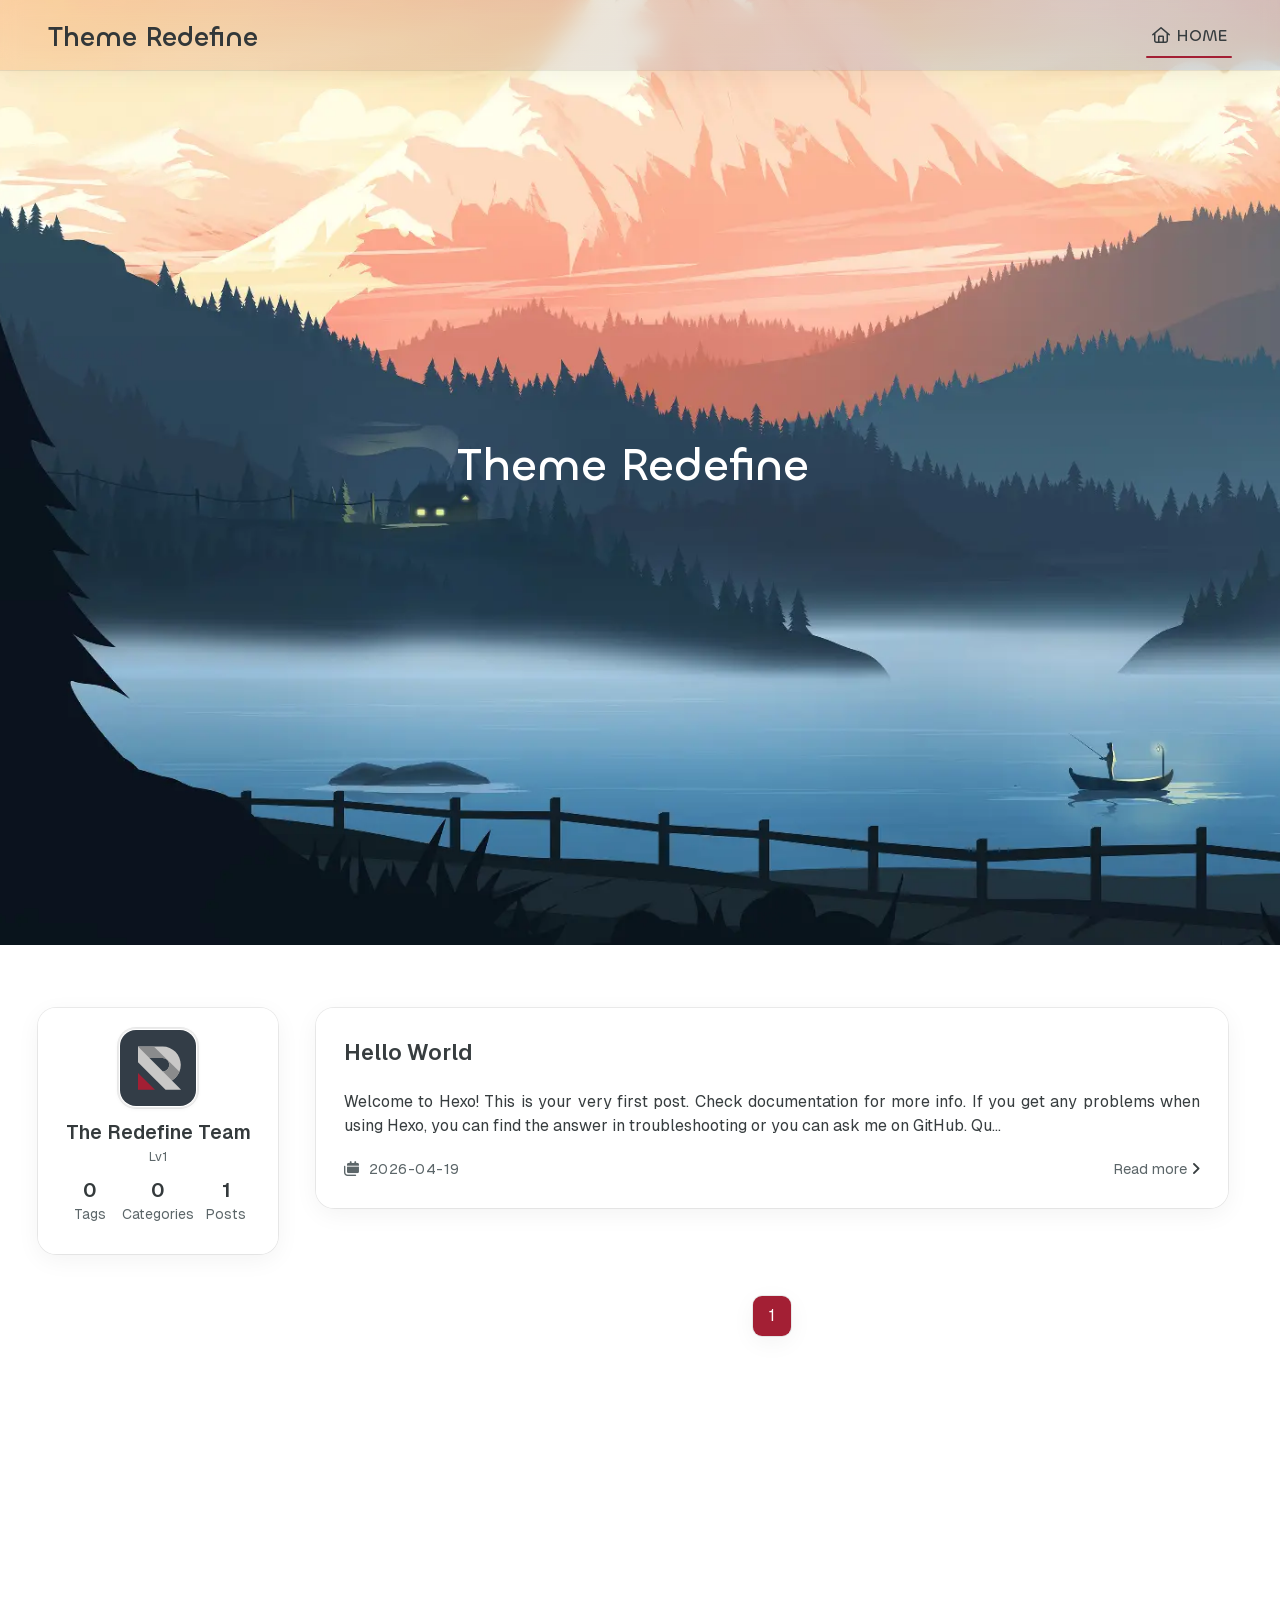
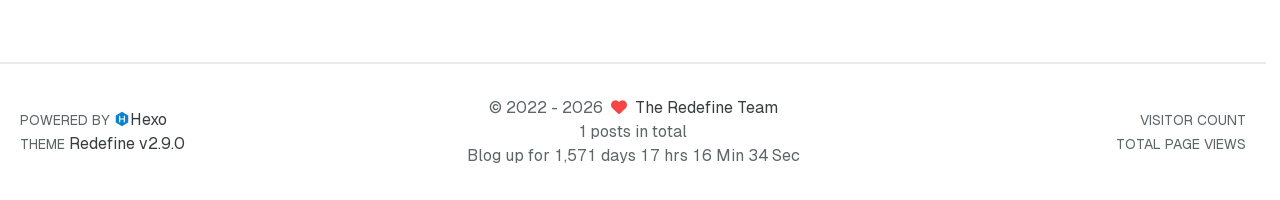
==== index.html @ a0fa3a74 "Site updated: 2026-04-19 15:09:33" ====
<!DOCTYPE html>
<html lang="en">
<head>
    <meta charset="utf-8">
    <meta name="viewport" content="width=device-width, initial-scale=1">
    <meta name="keywords" content="Hexo Theme Redefine">
    
    
    <meta name="author" content="The Redefine Team">
    
    <!-- Completely eliminate flash of wrong theme -->
    <script>
        (function() {
            const THEME_KEY = "REDEFINE-THEME-STATUS";
            const DARK = "dark", LIGHT = "light";
            
            // Get preferred theme
            function getTheme() {
                try {
                    const saved = localStorage.getItem(THEME_KEY);
                    if (saved) {
                        const { isDark } = JSON.parse(saved);
                        return isDark ? DARK : LIGHT;
                    }
                } catch (e) {}
                
                return matchMedia("(prefers-color-scheme: dark)").matches ? DARK : LIGHT;
            }
            
            // Apply theme to document
            function applyTheme(theme) {
                const isDark = theme === DARK;
                const root = document.documentElement;
                
                // Set classes for compatibility
                root.classList.add(theme);
                root.classList.remove(isDark ? LIGHT : DARK);
                root.style.colorScheme = theme;
            }
            
            // Initial application
            const theme = getTheme();
            applyTheme(theme);
            
            // Listen for system preference changes
            matchMedia("(prefers-color-scheme: dark)").addEventListener("change", ({ matches }) => {
                // Only update if using system preference (no localStorage entry)
                if (!localStorage.getItem(THEME_KEY)) {
                    applyTheme(matches ? DARK : LIGHT);
                }
            });
            
            // Set body classes ASAP (before DOMContentLoaded)
            (function() {
                const addBodyClass = () => {
                    const b = document.body;
                    if (!b) return false;
                    b.classList.add(theme + "-mode");
                    return true;
                };

                // Try immediately
                if (addBodyClass()) return;

                // Observe until body exists
                const mo = new MutationObserver(() => {
                    if (addBodyClass()) mo.disconnect();
                });
                mo.observe(document.documentElement, { childList: true, subtree: true });
            })();
        })();
    </script>
    
    <!-- preconnect -->
    <link rel="preconnect" href="https://fonts.googleapis.com">
    <link rel="preconnect" href="https://fonts.gstatic.com" crossorigin>

    
    <!--- Seo Part-->
    
    <link rel="canonical" href="http://example.com/"/>
    <meta name="robots" content="index,follow">
    <meta name="googlebot" content="index,follow">
    <meta name="revisit-after" content="1 days">
    
    
        
        <meta name="description" content="Hexo Theme Redefine, Redefine Your Hexo Journey.">
<meta property="og:type" content="website">
<meta property="og:title" content="Hexo">
<meta property="og:url" content="http://example.com/index.html">
<meta property="og:site_name" content="Hexo">
<meta property="og:description" content="Hexo Theme Redefine, Redefine Your Hexo Journey.">
<meta property="og:locale" content="en_US">
<meta property="og:image" content="http://example.com/images/redefine-og.webp">
<meta property="article:author" content="John Doe">
<meta name="twitter:card" content="summary">
<meta name="twitter:image" content="http://example.com/images/redefine-og.webp">
    
    
    <!--- Icon Part-->
    <link rel="icon" type="image/png" href="/images/redefine-favicon.svg" sizes="192x192">
    <link rel="apple-touch-icon" sizes="180x180" href="/images/redefine-favicon.svg">
    <meta name="theme-color" content="#A31F34">
    <link rel="shortcut icon" href="/images/redefine-favicon.svg">
    <!--- Page Info-->
    
    <title>
        
            Theme Redefine - Redefine Your Hexo Journey.
        
    </title>

    
<link rel="stylesheet" href="/fonts/Chillax/chillax.css">


    <!--- Inject Part-->
    

    
<link rel="stylesheet" href="/css/style.css">


    
        
<link rel="stylesheet" href="/css/build/tailwind.css">

    

    
<link rel="stylesheet" href="/fonts/GeistMono/geist-mono.css">

    
<link rel="stylesheet" href="/fonts/Geist/geist.css">

    <!--- Font Part-->
    
    
    
    
    
    

    <script id="hexo-configurations">
    window.config = {"hostname":"example.com","root":"/","language":"en"};
    window.theme = {"articles":{"style":{"font_size":"16px","line_height":1.5,"image_border_radius":"14px","image_alignment":"center","image_caption":false,"link_icon":true,"delete_mask":false,"title_alignment":"left","headings_top_spacing":{"h1":"3.2rem","h2":"2.4rem","h3":"1.9rem","h4":"1.6rem","h5":"1.4rem","h6":"1.3rem"}},"word_count":{"enable":true,"count":true,"min2read":true},"author_label":{"enable":true,"auto":false,"list":[]},"code_block":{"copy":true,"style":"mac","highlight_theme":{"light":"github","dark":"vs2015"},"font":{"enable":false,"family":null,"url":null}},"toc":{"enable":true,"max_depth":3,"number":false,"expand":true,"init_open":true},"copyright":{"enable":true,"default":"cc_by_nc_sa"},"lazyload":true,"pangu_js":false,"recommendation":{"enable":false,"title":"推荐阅读","limit":3,"mobile_limit":2,"placeholder":"/images/wallhaven-wqery6-light.webp","skip_dirs":[]}},"colors":{"primary":"#A31F34","secondary":null,"default_mode":"light"},"global":{"fonts":{"chinese":{"enable":false,"family":null,"url":null},"english":{"enable":false,"family":null,"url":null},"title":{"enable":false,"family":null,"url":null}},"content_max_width":"1000px","sidebar_width":"210px","hover":{"shadow":true,"scale":false},"scroll_progress":{"bar":false,"percentage":true},"website_counter":{"url":"https://cn.vercount.one/js","enable":true,"site_pv":true,"site_uv":true,"post_pv":true},"single_page":true,"preloader":{"enable":false,"custom_message":null},"side_tools":{"gear_rotation":true,"auto_expand":false},"open_graph":{"enable":true,"image":"/images/redefine-og.webp","description":"Hexo Theme Redefine, Redefine Your Hexo Journey."},"google_analytics":{"enable":false,"id":null}},"home_banner":{"enable":true,"style":"fixed","image":{"light":"/images/wallhaven-wqery6-light.webp","dark":"/images/wallhaven-wqery6-dark.webp"},"title":"Theme Redefine","subtitle":{"text":[],"hitokoto":{"enable":false,"show_author":false,"api":"https://v1.hitokoto.cn"},"typing_speed":100,"backing_speed":80,"starting_delay":500,"backing_delay":1500,"loop":true,"smart_backspace":true},"text_color":{"light":"#fff","dark":"#d1d1b6"},"text_style":{"title_size":"2.8rem","subtitle_size":"1.5rem","line_height":1.2},"custom_font":{"enable":false,"family":null,"url":null},"social_links":{"enable":false,"style":"default","links":[{"icon":"fa-brands fa-github","url":null},{"icon":"fa-brands fa-twitter","url":null},{"icon":"fa-solid fa-at","url":"you@example.com"},{"icon":"fa-brands fa-telegram","url":null},{"icon":"/images/custom-icon.svg","url":null}],"qrs":[{"icon":"fa-brands fa-weixin","qr":null},{"icon":"/images/custom-icon.svg","qr":null}]}},"plugins":{"feed":{"enable":false},"aplayer":{"enable":false,"type":"fixed","audios":[{"name":null,"artist":null,"url":null,"cover":null,"lrc":null}]},"mermaid":{"enable":false,"version":"11.4.1","theme":{"light":"default","dark":"dark"}}},"version":"2.9.0","navbar":{"auto_hide":false,"color":{"left":"#f78736","right":"#367df7","transparency":35},"width":{"home":"1200px","pages":"1000px"},"links":{"Home":{"path":"/","icon":"fa-regular fa-house"}},"search":{"enable":false,"preload":true}},"page_templates":{"friends_column":2,"tags_style":"blur","masonry":{"batch_size":12,"initial_batch_size":24}},"home":{"sidebar":{"enable":true,"position":"left","first_item":"menu","announcement":null,"show_on_mobile":true,"links":null},"article_date_format":"auto","excerpt_length":200,"categories":{"enable":true,"limit":3},"tags":{"enable":true,"limit":3}},"footer":{"runtime":true,"icon":"<i class=\"fa-solid fa-heart fa-beat\" style=\"--fa-animation-duration: 0.5s; color: #f54545\"></i>","start":"2022/8/17 11:45:14","statistics":true,"customize":null,"icp":{"enable":false,"number":null,"url":null}},"footerStart":"2022/8/17 11:45:14","mermaid":{"style":{"light":"default","dark":"dark"}}};
    window.lang_ago = {"second":"%s seconds ago","minute":"%s minutes ago","hour":"%s hours ago","day":"%s days ago","week":"%s weeks ago","month":"%s months ago","year":"%s years ago"};
    window.i18n = {"search":"Search...","toc":"On this page","prev":"Prev","next":"Next","prev_posts":"Prev posts","next_posts":"Next posts","page":"Page %d","recent_posts":"Recent Posts","share":"Share","powered_by":"POWERED BY %s","theme":"THEME","rss_feed":"RSS Feed","category":"Category","categories":"Categories","tag":"Tag","tags":"Tags","post":"Post","posts":"Posts","tagcloud":"Tag Cloud","comment":"Comment","comments":"Comments","home":"Home","archive":"Archive","archives":"Archives","top":"TOP","sticky":"Sticky","go-back-home":"Go Back Home","masonry_loading":"Loading photos...","image_viewer":"Image viewer","close":"Close","exif":{"title":"EXIF","cards":{"camera":"Camera","lens":"Lens","exposure":"Exposure","other":"Other"},"fields":{"make":"Brand","model":"Model","date_taken":"Date taken","lens_model":"Lens","focal_length":"Focal length","focus_mode":"Focus mode","shutter":"Shutter","aperture":"Aperture","iso":"ISO","exposure_program":"Exposure program","exposure_compensation":"Exposure compensation","metering_mode":"Metering mode","flash":"Flash","white_balance":"White balance","latitude":"Latitude","longitude":"Longitude","altitude":"Altitude"},"status":{"loading":"Loading...","no_exif":"No EXIF available","library_missing":"EXIF library not loaded","image_source_missing":"Image source unavailable","unavailable":"EXIF unavailable (blocked by CORS or missing metadata)","flag_unavailable":"EXIF unavailable"}},"about":"About","changelog":"Changelog","links":"Links","link":"Link","friends":"Friends","friend":"Friend","timeline":"Timeline","shuoshuo":"Shuoshuo","bookmarks":"Bookmarks","site_uv":"VISITOR COUNT","site_pv":"TOTAL PAGE VIEWS","read_more":"Read more","wordcount":"Words","min2read":"Mins","status":"Status","runtime":"Blog up for","days":"days","hours":"hrs","minutes":"Min","seconds":"Sec","optimized_by":"and Optimized by Evan","rights":"All Rights Reserved","site_posts":"%s posts in total","site_wordcount":"%s words in total","copyright":{"author":"Author","title":"Title","link":"Link","create_time":"Created at","update_time":"Updated at","license_title":"License","license_content":"This work is licensed under %s.","all_rights_reserved":"All Rights Reserved &#169; %s","public_domain":"This work is in the public domain."},"ago":{"second":"%s seconds ago","minute":"%s minutes ago","hour":"%s hours ago","day":"%s days ago","week":"%s weeks ago","month":"%s months ago","year":"%s years ago"},"create_time":"Created","update_time":"Updated","expired":"This post is written %s days ago, and the content may not be up to date."};
    window.data = {"masonry":false};
  </script>
    
    <!--- Fontawesome Part-->
    
<link rel="stylesheet" href="/fontawesome/fontawesome.min.css">

    
<link rel="stylesheet" href="/fontawesome/brands.min.css">

    
<link rel="stylesheet" href="/fontawesome/solid.min.css">

    
<link rel="stylesheet" href="/fontawesome/regular.min.css">

    
    
    
    
<meta name="generator" content="Hexo 8.1.1"></head>


<body>
	<div class="progress-bar-container">
	

	
	<span class="pjax-progress-bar"></span>
	<!--        <span class="swup-progress-icon">-->
	<!--            <i class="fa-solid fa-circle-notch fa-spin"></i>-->
	<!--        </span>-->
	
</div>

<main class="page-container" id="swup">

	
	
    <style>
        .home-banner-container {
            background: none !important;
        }
        .home-article-item,
        .sidebar-links,
        .sidebar-content,
        a.page-number,
        a.extend,
        .sidebar-links .links:hover,
        .right-bottom-tools,
        footer.footer {
            background-color: var(--background-color-transparent-80) !important;
        }
        .right-bottom-tools:hover,
        a.page-number:hover,
        a.extend:hover {
            background-color: var(--primary-color) !important;
        }
        .site-info,
        .home-article-sticky-label {
            background-color: var(--background-color-transparent-15) !important;
        }
        .home-article-sticky-label {
            backdrop-filter: none !important;
        }
    </style>
    <div class="home-banner-background transition-fade fixed top-0 left-0 w-screen h-screen scale-125 sm:scale-110 box-border will-change-transform bg-cover">
        <img src="/images/wallhaven-wqery6-light.webp" alt="home-banner-background" class="w-full h-full object-cover dark:hidden">
        <img src="/images/wallhaven-wqery6-dark.webp" alt="home-banner-background" class="w-full h-full object-cover hidden dark:block">
    </div>


<div class="home-banner-container flex justify-center items-center transition-fade relative">
    
    <div class="content mt-8 flex flex-col justify-center items-center transition-fade-down">
        <div class="description flex flex-col justify-center items-center w-screen font-medium text-center"
        
        >
            Theme Redefine
            
            
            
            
            
        </div>
        
    </div>
    <style>
        /* Mobile-specific QR code styles */
        .qr-toggle-item.qr-active .qr-popup {
            visibility: visible !important;
            opacity: 1 !important;
            transform: translateY(0) !important;
        }
        
        /* Prevent button from staying in focus/hover state on mobile */
        @media (hover: none) and (pointer: coarse) {
            .qr-toggle-item:focus,
            .qr-toggle-item:hover {
                background-color: transparent;
            }
            
            .qr-toggle-item .qr-trigger:focus,
            .qr-toggle-item .qr-trigger:hover {
                background-color: transparent;
                color: inherit;
            }
            
            /* Only show active state when explicitly toggled */
            .qr-popup {
                visibility: hidden !important;
                opacity: 0 !important;
            }
        }
    </style>
</div>

	

	<div class="main-content-container flex flex-col justify-between min-h-dvh">
		<div class="main-content-header">
			<header class="navbar-container px-6 md:px-12">
    <div class="navbar-content transition-navbar has-home-banner">
        <div class="left">
            
            <a class="logo-title" href="/">
                <h1>
                Theme Redefine
                </h1>
            </a>
        </div>

        <div class="right">
            <!-- PC -->
            <div class="desktop">
                <ul class="navbar-list">
                    
                        
                            

                            <li class="navbar-item">
                                <!-- Menu -->
                                <a class="active"
                                   href="/"
                                        >
                                    <i class="fa-regular fa-house fa-fw"></i>
                                    HOME
                                    
                                </a>

                                <!-- Submenu -->
                                
                            </li>
                    
                    
                </ul>
            </div>
            <!-- Mobile -->
            <div class="mobile">
                
                <div class="icon-item navbar-bar">
                    <div class="navbar-bar-middle"></div>
                </div>
            </div>
        </div>
    </div>

    <!-- Mobile sheet -->
    <div class="navbar-drawer h-dvh w-full absolute top-0 left-0 bg-background-color flex flex-col justify-between">
        <ul class="drawer-navbar-list flex flex-col px-4 justify-center items-start">
            
                
                    

                    <li class="drawer-navbar-item text-base my-1.5 flex flex-col w-full">
                        
                        <a class="py-1.5 px-2 flex flex-row items-center justify-between gap-1 hover:!text-primary active:!text-primary text-2xl font-semibold group border-b border-border-color hover:border-primary w-full active"
                           href="/"
                        >
                            <span>
                                HOME
                            </span>
                            
                                <i class="fa-regular fa-house fa-sm fa-fw"></i>
                            
                        </a>
                        

                        
                    </li>
            

            
            
        </ul>

        <div class="statistics flex justify-around my-2.5">
    <a class="item tag-count-item flex flex-col justify-center items-center w-20" href="/tags">
        <div class="number text-2xl sm:text-xl text-second-text-color font-semibold">0</div>
        <div class="label text-third-text-color text-sm">Tags</div>
    </a>
    <a class="item tag-count-item flex flex-col justify-center items-center w-20" href="/categories">
        <div class="number text-2xl sm:text-xl text-second-text-color font-semibold">0</div>
        <div class="label text-third-text-color text-sm">Categories</div>
    </a>
    <a class="item tag-count-item flex flex-col justify-center items-center w-20" href="/archives">
        <div class="number text-2xl sm:text-xl text-second-text-color font-semibold">1</div>
        <div class="label text-third-text-color text-sm">Posts</div>
    </a>
</div>
    </div>

    <div class="window-mask"></div>

</header>


		</div>

		<div class="main-content-body transition-fade-up">
			
			<div class="home-sidebar-container">
    <div class="sticky-container sticky">
        
        
            
            <div class="sidebar-content" >
                <div class="avatar flex justify-center">
    <img src="/images/redefine-avatar.svg">
</div>
                <div class="author flex flex-col justify-center my-2.5 mx-0">
    <div class="name">The Redefine Team</div>
    
        <div class="label">Lv1</div>
    
</div>
                <div class="statistics flex justify-around my-2.5">
    <a class="item tag-count-item flex flex-col justify-center items-center w-20" href="/tags">
        <div class="number text-2xl sm:text-xl text-second-text-color font-semibold">0</div>
        <div class="label text-third-text-color text-sm">Tags</div>
    </a>
    <a class="item tag-count-item flex flex-col justify-center items-center w-20" href="/categories">
        <div class="number text-2xl sm:text-xl text-second-text-color font-semibold">0</div>
        <div class="label text-third-text-color text-sm">Categories</div>
    </a>
    <a class="item tag-count-item flex flex-col justify-center items-center w-20" href="/archives">
        <div class="number text-2xl sm:text-xl text-second-text-color font-semibold">1</div>
        <div class="label text-third-text-color text-sm">Posts</div>
    </a>
</div>
            </div>
        

    </div>
</div>

			

			<div class="main-content">
				<div class="home-content-container">
    <ul class="home-article-list">
        
            <li class="home-article-item">

                

                

                
                <div class="flex flex-col gap-5 px-7 pb-7 pt-7">
                    <h3 class="home-article-title">
                        <a href="/2026/04/19/hello-world/">
                            Hello World
                        </a>
                    </h3>

                    <div class="home-article-content markdown-body">
                        
                            
                            Welcome to Hexo! This is your very first post. Check documentation for more info. If you get any problems when using Hexo, you can find the answer in troubleshooting or you can ask me on GitHub.
Qu...
                        
                    </div>

                    <div class="home-article-meta-info-container">
    <div class="home-article-meta-info">
        <span><i class="fa-solid fa-calendars"></i>&nbsp;
            <span class="home-article-date" data-date="Sun Apr 19 2026 14:50:31 GMT+0800">
                
                    2026-04-19
                
            </span>
        </span>
        
        
    </div>

    <a href="/2026/04/19/hello-world/">Read more<span class="seo-reader-text">Hello World</span>&nbsp;<i class="fa-solid fa-angle-right"></i></a>
</div>

                </div>
            </li>
        
    </ul>

    <div class="home-paginator px-7 py-5">
        <div class="paginator">
	<span class="page-number current">1</span>
</div>
  
    </div>
</div>

			</div>

			
		</div>

		<div class="main-content-footer">
			<footer class="footer mt-5 py-5 h-auto text-base text-third-text-color relative border-t-2 border-t-border-color">
    <div class="info-container py-3 text-center">
        
        <div class="text-center">
            &copy;
            
              <span>2022</span>
              -
            
            2026&nbsp;&nbsp;<i class="fa-solid fa-heart fa-beat" style="--fa-animation-duration: 0.5s; color: #f54545"></i>&nbsp;&nbsp;<a href="/">The Redefine Team</a>
            
                
                <p class="post-count space-x-0.5">
                    <span>
                        1 posts in total
                    </span>
                    
                </p>
            
        </div>
        
            <script data-swup-reload-script src="https://cn.vercount.one/js"></script>
            <div class="relative text-center lg:absolute lg:right-[20px] lg:top-1/2 lg:-translate-y-1/2 lg:text-right">
                
                    <span id="busuanzi_container_site_uv" class="lg:!block">
                        <span class="text-sm">VISITOR COUNT</span>
                        <span id="busuanzi_value_site_uv"></span>
                    </span>
                
                
                    <span id="busuanzi_container_site_pv" class="lg:!block">
                        <span class="text-sm">TOTAL PAGE VIEWS</span>
                        <span id="busuanzi_value_site_pv"></span>
                    </span>
                
            </div>
        
        <div class="relative text-center lg:absolute lg:left-[20px] lg:top-1/2 lg:-translate-y-1/2 lg:text-left">
            <span class="lg:block text-sm">POWERED BY <?xml version="1.0" encoding="utf-8"?><!DOCTYPE svg PUBLIC "-//W3C//DTD SVG 1.1//EN" "http://www.w3.org/Graphics/SVG/1.1/DTD/svg11.dtd"><svg class="relative top-[2px] inline-block align-baseline" version="1.1" id="圖層_1" xmlns="http://www.w3.org/2000/svg" xmlns:xlink="http://www.w3.org/1999/xlink" x="0px" y="0px" width="1rem" height="1rem" viewBox="0 0 512 512" enable-background="new 0 0 512 512" xml:space="preserve"><path fill="#0E83CD" d="M256.4,25.8l-200,115.5L56,371.5l199.6,114.7l200-115.5l0.4-230.2L256.4,25.8z M349,354.6l-18.4,10.7l-18.6-11V275H200v79.6l-18.4,10.7l-18.6-11v-197l18.5-10.6l18.5,10.8V237h112v-79.6l18.5-10.6l18.5,10.8V354.6z"/></svg><a target="_blank" class="text-base" href="https://hexo.io">Hexo</a></span>
            <span class="text-sm lg:block">THEME&nbsp;<a class="text-base" target="_blank" href="https://github.com/EvanNotFound/hexo-theme-redefine">Redefine v2.9.0</a></span>
        </div>
        
        
            <div>
                Blog up for <span class="odometer" id="runtime_days" ></span> days <span class="odometer" id="runtime_hours"></span> hrs <span class="odometer" id="runtime_minutes"></span> Min <span class="odometer" id="runtime_seconds"></span> Sec
            </div>
        
        
            <script data-swup-reload-script>
                try {
                    function odometer_init() {
                    const elements = document.querySelectorAll('.odometer');
                    elements.forEach(el => {
                        new Odometer({
                            el,
                            format: '( ddd).dd',
                            duration: 200
                        });
                    });
                    }
                    odometer_init();
                } catch (error) {}
            </script>
        
        
        
    </div>  
</footer>
		</div>
	</div>

	

	<div class="right-side-tools-container">
		<div class="side-tools-container">
	<ul class="hidden-tools-list">
		<li class="right-bottom-tools tool-font-adjust-plus flex justify-center items-center">
			<i class="fa-regular fa-magnifying-glass-plus"></i>
		</li>

		<li class="right-bottom-tools tool-font-adjust-minus flex justify-center items-center">
			<i class="fa-regular fa-magnifying-glass-minus"></i>
		</li>

		<li class="right-bottom-tools tool-dark-light-toggle flex justify-center items-center">
			<i class="fa-regular fa-moon"></i>
		</li>

		<!-- rss -->
		

		

		<li class="right-bottom-tools tool-scroll-to-bottom flex justify-center items-center">
			<i class="fa-regular fa-arrow-down"></i>
		</li>
	</ul>

	<ul class="visible-tools-list">
		<li class="right-bottom-tools toggle-tools-list flex justify-center items-center">
			<i class="fa-regular fa-cog fa-spin"></i>
		</li>
		
		<li class="right-bottom-tools tool-scroll-to-top flex justify-center items-center">
			<i class="arrow-up fas fa-arrow-up"></i>
			<span class="percent"></span>
		</li>
		
		
	</ul>
</div>
	</div>

	<div class="image-viewer-container" role="dialog" aria-modal="true" aria-label="Image viewer">
	<button class="image-viewer-close" type="button" aria-label="Close">
		<i class="fa-solid fa-xmark"></i>
	</button>
	<button class="image-viewer-prev" type="button" aria-label="Prev">
		<i class="fa-solid fa-chevron-left"></i>
	</button>
	<div class="image-viewer-frame">
		<img src="" alt="">
	</div>
	<div class="image-viewer-exif-panel hidden absolute left-1/2 bottom-20 -translate-x-1/2 w-[min(92vw,420px)] max-h-[60vh] overflow-hidden rounded-2xl bg-background-color-transparent-80 p-4 text-left shadow-redefine-flat backdrop-blur-md" role="dialog" aria-label="EXIF" aria-hidden="true">
		<div class="flex items-center justify-between mb-3">
			<span class="text-sm font-semibold text-first-text-color">EXIF</span>
			<button class="image-viewer-exif-close flex h-8 w-8 items-center justify-center rounded-full bg-background-color-transparent-80 text-first-text-color transition hover:bg-background-color-transparent-40" type="button" aria-label="Close">
				<i class="fa-solid fa-xmark text-[0.65rem]"></i>
			</button>
		</div>
		<div class="image-viewer-exif-cards grid grid-cols-1 sm:grid-cols-2 gap-3 max-h-[50vh] overflow-y-auto pr-1 scrollbar-hide"></div>
		<template class="image-viewer-exif-card-template">
			<div class="rounded-lg bg-background-color-transparent-40 px-3 py-2">
				<div class="image-viewer-exif-card-header flex items-center gap-2 mb-1">
					<i class="image-viewer-exif-card-icon fa-solid fa-circle-info text-xs text-third-text-color"></i>
					<div class="image-viewer-exif-card-title text-xs font-semibold text-first-text-color"></div>
				</div>
				<div class="image-viewer-exif-card-items flex flex-col gap-1"></div>
			</div>
		</template>
	</div>
	<button class="image-viewer-exif-toggle flex items-center gap-2 hidden absolute left-1/2 bottom-6 -translate-x-1/2 rounded-full border border-border-color bg-background-color-transparent-80 px-4 py-2 text-first-text-color backdrop-blur-md transition hover:bg-background-color-transparent-40" type="button" aria-label="EXIF" aria-expanded="false">
		<i class="fa-solid fa-circle-info text-xs"></i>
		<span class="text-xs font-semibold uppercase tracking-wider">EXIF</span>
	</button>
	<button class="image-viewer-next" type="button" aria-label="Next">
		<i class="fa-solid fa-chevron-right"></i>
	</button>
</div>


	

</main>



<script src="/js/build/libs/Swup.min.js"></script>

<script src="/js/build/libs/SwupSlideTheme.min.js"></script>

<script src="/js/build/libs/SwupScriptsPlugin.min.js"></script>

<script src="/js/build/libs/SwupProgressPlugin.min.js"></script>

<script src="/js/build/libs/SwupScrollPlugin.min.js"></script>

<script src="/js/build/libs/SwupPreloadPlugin.min.js"></script>

<script>
    window.swup = new Swup({
        plugins: [
            new SwupScriptsPlugin({
                optin: true,
            }),
            new SwupProgressPlugin(),
            new SwupScrollPlugin({
                offset: 80,
            }),
            new SwupSlideTheme({
                mainElement: ".main-content-body",
            }),
            new SwupPreloadPlugin(),
        ],
        containers: ["#swup"],
    });

    window.dispatchEvent(
        new CustomEvent("redefine:swup:ready", {
            detail: {
                swup: window.swup,
            },
        }),
    );
</script>




	
<script src="/js/build/main.js" type="module"></script>



    
<script src="/js/build/libs/odometer.min.js"></script>

    
<link rel="stylesheet" href="/assets/odometer-theme-minimal.css">















<script src="/js/build/libs/moment-with-locales.min.js" data-swup-reload-script=""></script>



	
</body>

</html>
---- fonts/Chillax/chillax.css ----
/**
 * @license
 *
 * Font Family: Chillax
 * Designed by: Manushi Parikh
 * URL: https://www.fontshare.com/fonts/chillax
 * © 2023 Indian Type Foundry
 *
 * Font Style:
 * Chillax Variable(Variable font)
 *
*/


/**
* This is a variable font
* You can controll variable axes as shown below:
* font-variation-settings: 'wght' 700.0;
*
* available axes:

* 'wght' (range from 200.0 to 700.0)

*/

@font-face {
    font-family: 'Chillax-Variable';
    src:local('Chillax-Variable'),
        local('ChillaxVariable'),
        local('Chillax Variable'),
        local('Chillax'),
        url('Chillax-Variable.woff2') format('woff2'),
        url('Chillax-Variable.woff') format('woff'),
        url('Chillax-Variable.ttf') format('truetype');
    font-weight: 200 700;
    font-display: swap;
    font-style: normal;
}
---- css/style.css ----
.title-hover-animation {
  display: inline-block;
  position: relative;
  border-bottom: none;
  line-height: 1.3;
  vertical-align: top;
  color: var(--second-text-color);
}
.title-hover-animation::before {
  content: '';
  position: absolute;
  width: 100%;
  height: 2px;
  bottom: -4px;
  left: 0;
  background-color: var(--second-text-color);
  visibility: hidden;
  transform: scaleX(0);
  transition-property: color, background, box-shadow, border-color, visibility, transform;
  transition-delay: 0s, 0s, 0s, 0s, 0s, 0s;
  transition-duration: 0.2s, 0.2s, 0.2s, 0.2s, 0.2s, 0.2s;
  transition-timing-function: ease, ease, ease, ease, ease-in-out, ease-in-out;
}
@-moz-keyframes fade-in-down {
  0% {
    opacity: 0;
    transform: translateY(-50px);
  }
  100% {
    opacity: 1;
    transform: translateY(0);
  }
}
@-webkit-keyframes fade-in-down {
  0% {
    opacity: 0;
    transform: translateY(-50px);
  }
  100% {
    opacity: 1;
    transform: translateY(0);
  }
}
@-o-keyframes fade-in-down {
  0% {
    opacity: 0;
    transform: translateY(-50px);
  }
  100% {
    opacity: 1;
    transform: translateY(0);
  }
}
@keyframes fade-in-down {
  0% {
    opacity: 0;
    transform: translateY(-50px);
  }
  100% {
    opacity: 1;
    transform: translateY(0);
  }
}
@-moz-keyframes icon-animate {
  0%, 100% {
    transform: scale(1);
  }
  10%, 30% {
    transform: scale(0.88);
  }
  20%, 40%, 60%, 80% {
    transform: scale(1.08);
  }
  50%, 70% {
    transform: scale(1.08);
  }
}
@-webkit-keyframes icon-animate {
  0%, 100% {
    transform: scale(1);
  }
  10%, 30% {
    transform: scale(0.88);
  }
  20%, 40%, 60%, 80% {
    transform: scale(1.08);
  }
  50%, 70% {
    transform: scale(1.08);
  }
}
@-o-keyframes icon-animate {
  0%, 100% {
    transform: scale(1);
  }
  10%, 30% {
    transform: scale(0.88);
  }
  20%, 40%, 60%, 80% {
    transform: scale(1.08);
  }
  50%, 70% {
    transform: scale(1.08);
  }
}
@keyframes icon-animate {
  0%, 100% {
    transform: scale(1);
  }
  10%, 30% {
    transform: scale(0.88);
  }
  20%, 40%, 60%, 80% {
    transform: scale(1.08);
  }
  50%, 70% {
    transform: scale(1.08);
  }
}
:root {
  --background-color: #fff;
  --background-color-transparent: rgba(255,255,255,0.6);
  --background-color-transparent-15: rgba(255,255,255,0.15);
  --background-color-transparent-40: rgba(255,255,255,0.4);
  --background-color-transparent-80: rgba(255,255,255,0.8);
  --second-background-color: #fafafa;
  --third-background-color: #f7f7f7;
  --third-background-color-transparent: rgba(241,241,241,0.6);
  --primary-color: #a31f34;
  --first-text-color: #323739;
  --second-text-color: #343a3c;
  --third-text-color: #5c6669;
  --fourth-text-color: #eaeced;
  --default-text-color: #373d3f;
  --invert-text-color: #bebec6;
  --border-color: rgba(0,0,0,0.08);
  --selection-color: #be243c;
  --shadow-color-1: rgba(0,0,0,0.08);
  --shadow-color-2: rgba(0,0,0,0.05);
  --shadow-hover-color: rgba(0,0,0,0.28);
  --scrollbar-color: #c1c1c1;
  --scrollbar-color-hover: #a1a1a1;
  --scroll-bar-bg-color: #fafafa;
  --link-color: #323739;
  --copyright-info-color: #c03;
  --avatar-background-color: #06c;
  --pjax-progress-bar-color: linear-gradient(45deg, #f10006, #ef5b00, #e59c01, #19ca05, #00cab5, #0264c8, #c303c3);
  --archive-timeline-last-child-color: linear-gradient(to bottom, #e8e8e8 60%, rgba(0,0,0,0) 100%) 1 100%;
  --note-blue-title-bg: #d6f7fb;
  --note-red-title-bg: #fde9e9;
  --note-cyan-title-bg: #e9fdf9;
  --note-green-title-bg: #e9fde9;
  --note-yellow-title-bg: #fdf9e9;
  --note-gray-title-bg: #f9f9f9;
  --note-type-title-bg: #fdf3e9;
  --note-black-title-bg: #e9e9e9;
  --note-purple-title-bg: #f9e9fd;
  --home-banner-text-color: #fff;
  --home-banner-icons-container-border-color: rgba(255,255,255,0.35);
  --home-banner-icons-container-background-color: rgba(255,255,255,0.3);
  --redefine-box-shadow: var(--shadow-color-2) 0px 6px 24px 0px, var(--shadow-color-1) 0px 0px 0px 1px;
  --redefine-box-shadow-hover: var(--shadow-color-2) 0px 6px 24px 0px, var(--shadow-color-1) 0px 0px 0px 1px, var(--shadow-color-1) 0px 0px 0px 1px inset;
  --redefine-box-shadow-flat: var(--shadow-color-2) 0px 1px 4px 0px, var(--shadow-color-1) 0px 0px 0px 1px;
  --redefine-box-shadow-flat-hover: var(--shadow-color-2) 0px 1px 4px 0px, var(--shadow-color-1) 0px 0px 0px 1px, var(--shadow-color-1) 0px 0px 0px 1px inset;
  --mermaid-theme: $mermaid-theme;
}
.light {
  --background-color: #fff;
  --background-color-transparent: rgba(255,255,255,0.6);
  --background-color-transparent-15: rgba(255,255,255,0.15);
  --background-color-transparent-40: rgba(255,255,255,0.4);
  --background-color-transparent-80: rgba(255,255,255,0.8);
  --second-background-color: #fafafa;
  --third-background-color: #f7f7f7;
  --third-background-color-transparent: rgba(241,241,241,0.6);
  --primary-color: #a31f34;
  --first-text-color: #323739;
  --second-text-color: #343a3c;
  --third-text-color: #5c6669;
  --fourth-text-color: #eaeced;
  --default-text-color: #373d3f;
  --invert-text-color: #bebec6;
  --border-color: rgba(0,0,0,0.08);
  --selection-color: #be243c;
  --shadow-color-1: rgba(0,0,0,0.08);
  --shadow-color-2: rgba(0,0,0,0.05);
  --shadow-hover-color: rgba(0,0,0,0.28);
  --scrollbar-color: #c1c1c1;
  --scrollbar-color-hover: #a1a1a1;
  --scroll-bar-bg-color: #fafafa;
  --link-color: #323739;
  --copyright-info-color: #c03;
  --avatar-background-color: #06c;
  --pjax-progress-bar-color: linear-gradient(45deg, #f10006, #ef5b00, #e59c01, #19ca05, #00cab5, #0264c8, #c303c3);
  --archive-timeline-last-child-color: linear-gradient(to bottom, #e8e8e8 60%, rgba(0,0,0,0) 100%) 1 100%;
  --note-blue-title-bg: #d6f7fb;
  --note-red-title-bg: #fde9e9;
  --note-cyan-title-bg: #e9fdf9;
  --note-green-title-bg: #e9fde9;
  --note-yellow-title-bg: #fdf9e9;
  --note-gray-title-bg: #f9f9f9;
  --note-type-title-bg: #fdf3e9;
  --note-black-title-bg: #e9e9e9;
  --note-purple-title-bg: #f9e9fd;
  --home-banner-text-color: #fff;
  --home-banner-icons-container-border-color: rgba(255,255,255,0.35);
  --home-banner-icons-container-background-color: rgba(255,255,255,0.3);
  --redefine-box-shadow: var(--shadow-color-2) 0px 6px 24px 0px, var(--shadow-color-1) 0px 0px 0px 1px;
  --redefine-box-shadow-hover: var(--shadow-color-2) 0px 6px 24px 0px, var(--shadow-color-1) 0px 0px 0px 1px, var(--shadow-color-1) 0px 0px 0px 1px inset;
  --redefine-box-shadow-flat: var(--shadow-color-2) 0px 1px 4px 0px, var(--shadow-color-1) 0px 0px 0px 1px;
  --redefine-box-shadow-flat-hover: var(--shadow-color-2) 0px 1px 4px 0px, var(--shadow-color-1) 0px 0px 0px 1px, var(--shadow-color-1) 0px 0px 0px 1px inset;
  --mermaid-theme: $mermaid-theme;
}
.dark {
  --background-color: #202124;
  --background-color-transparent: rgba(32,33,36,0.4);
  --background-color-transparent-15: rgba(32,33,36,0.15);
  --background-color-transparent-40: rgba(32,33,36,0.4);
  --background-color-transparent-80: rgba(32,33,36,0.8);
  --second-background-color: #242529;
  --third-background-color: #292b2f;
  --third-background-color-transparent: rgba(32,33,36,0.6);
  --primary-color: #a31f34;
  --first-text-color: #d2d2d7;
  --second-text-color: #cbcbd1;
  --third-text-color: #9595a2;
  --fourth-text-color: #36363e;
  --default-text-color: #bebec6;
  --invert-text-color: #373d3f;
  --border-color: rgba(255,255,255,0.08);
  --selection-color: #be243c;
  --shadow-color-1: rgba(255,255,255,0.08);
  --shadow-color-2: rgba(255,255,255,0.05);
  --shadow-hover-color: rgba(69,69,69,0.28);
  --scrollbar-color: #898989;
  --scrollbar-color-hover: #a1a1a1;
  --scroll-bar-bg-color: #2a2c30;
  --link-color: #c5c5cc;
  --copyright-info-color: #a30029;
  --avatar-background-color: #005cb8;
  --pjax-progress-bar-color: linear-gradient(45deg, #ea404a, #ea722f, #e9a71f, #67e559, #18ecec, #1b85f1, #ee1dee);
  --archive-timeline-last-child-color: linear-gradient(to bottom, #323232 60%, rgba(255,255,255,0) 100%) 1 100%;
  --note-blue-title-bg: #1e3e46;
  --note-red-title-bg: #4e1e1e;
  --note-cyan-title-bg: #1e4e4e;
  --note-green-title-bg: #1e4e1e;
  --note-yellow-title-bg: #4e4e1e;
  --note-gray-title-bg: #4e4e4e;
  --note-type-title-bg: #4e3a1e;
  --note-black-title-bg: #1e1e1e;
  --note-purple-title-bg: #4e1e4e;
  --home-banner-text-color: #d1d1b6;
  --home-banner-icons-container-border-color: rgba(197,197,197,0.35);
  --home-banner-icons-container-background-color: rgba(197,197,197,0.3);
  --redefine-box-shadow: var(--shadow-color-2) 0px 6px 24px 0px, var(--shadow-color-1) 0px 0px 0px 1px;
  --redefine-box-shadow-hover: var(--shadow-color-2) 0px 6px 24px 0px, var(--shadow-color-1) 0px 0px 0px 1px, var(--shadow-color-1) 0px 0px 0px 1px inset;
  --redefine-box-shadow-flat: var(--shadow-color-2) 0px 1px 4px 0px, var(--shadow-color-1) 0px 0px 0px 1px;
  --redefine-box-shadow-flat-hover: var(--shadow-color-2) 0px 1px 4px 0px, var(--shadow-color-1) 0px 0px 0px 1px, var(--shadow-color-1) 0px 0px 0px 1px inset;
  --mermaid-theme: $dark-mermaid-theme;
}
.redefine-box-shadow {
  box-shadow: var(--redefine-box-shadow);
}
.redefine-box-shadow-flat {
  box-shadow: var(--redefine-box-shadow-flat);
}
@media (min-width: 640px) {
  .redefine-box-shadow:hover {
    box-shadow: var(--redefine-box-shadow-hover);
  }
  .redefine-box-shadow-flat:hover {
    box-shadow: var(--redefine-box-shadow);
  }
}
.ellipsis {
  overflow: hidden;
  text-overflow: ellipsis;
  white-space: nowrap;
  width: 100%;
}
* {
  transition-property: color, background, box-shadow, border-color;
  transition-delay: 0s, 0s, 0s, 0s;
  transition-duration: 0.2s, 0.2s, 0.2s, 0.2s;
  transition-timing-function: ease, ease, ease, ease;
}
html,
body {
  position: relative;
  width: 100%;
  height: 100%;
  margin: 0;
  padding: 0;
  color: var(--default-text-color);
  background: var(--background-color);
  font-family: Geist Variable, Noto Sans SC, -apple-system, system-ui, Segoe UI, Roboto, Ubuntu, Cantarell, Noto Sans, sans-serif, BlinkMacSystemFont, Helvetica Neue, PingFang SC, Hiragino Sans GB, Microsoft YaHei, Arial;
  font-weight: 400;
  font-size: 16px;
  line-height: 1.5;
  scrollbar-gutter: stable;
  --navbar-height: 70px;
}
html::-webkit-scrollbar,
body::-webkit-scrollbar {
  width: 14px;
  height: 8px;
  transition: all 0.2s ease;
  display: block;
}
html::-webkit-scrollbar-thumb,
body::-webkit-scrollbar-thumb {
  background: var(--scrollbar-color);
  border-radius: 18px;
  background-clip: content-box;
  border: 3px solid transparent;
}
html::-webkit-scrollbar-track,
body::-webkit-scrollbar-track {
  background-color: var(--scroll-bar-bg-color);
  border: 1px solid var(--shadow-color-1);
}
html::-webkit-scrollbar-thumb:hover,
body::-webkit-scrollbar-thumb:hover {
  background: var(--scrollbar-color-hover);
  border-radius: 18px;
  background-clip: content-box;
  border: 3px solid transparent;
}
@media (max-width: 768px) {
  html,
  body {
    font-size: 15.36px;
    line-height: 1.44;
  }
}
@media (max-width: 640px) {
  html,
  body {
    font-size: 14.4px;
    line-height: 1.35;
  }
}
html .navbar-shrink,
body .navbar-shrink {
  --navbar-height: 50.4px;
}
::selection {
  background: var(--selection-color);
  color: #fff;
}
img[lazyload] {
  padding: 10px;
  margin: 20px auto !important;
  cursor: not-allowed;
  pointer-events: none;
}
.btn {
  display: inline-block;
  position: relative;
  text-align: center;
  cursor: pointer;
  white-space: nowrap;
  padding: 8px 16px;
  background-color: var(--second-background-color) !important;
  border-radius: 14px !important;
  padding: 12px 16px !important;
  text-decoration: none !important;
  padding: 0;
  border-radius: 18px;
  box-sizing: border-box;
  background: var(--background-color);
  margin-bottom: 1rem;
  box-shadow: var(--redefine-box-shadow);
  box-shadow: var(--redefine-box-shadow-flat) !important;
  user-select: none;
  -moz-user-select: none;
  -webkit-user-select: none;
  -ms-user-select: none;
  box-shadow: var(--redefine-box-shadow);
  transition-property: color, background, box-shadow, border-color, transform;
  transition-delay: 0s, 0s, 0s, 0s, 0s;
  transition-duration: 0.2s, 0.2s, 0.2s, 0.2s, 0.2s;
  transition-timing-function: ease, ease, ease, ease, linear;
}
@media (max-width: 768px) {
  .btn {
    margin-bottom: 0.8rem;
  }
}
@media (max-width: 640px) {
  .btn {
    margin-bottom: 0.6rem;
  }
}
.btn:hover {
  box-shadow: var(--redefine-box-shadow-hover);
}
@media (max-width: 768px) {
  .btn {
    padding: -4;
    border-radius: 18px;
  }
}
@media (max-width: 640px) {
  .btn {
    padding: -8;
    border-radius: 18px;
  }
}
.btn:hover {
  box-shadow: var(--redefine-box-shadow-hover);
}
.btn:hover,
.btn:focus {
  color: var(--primary-color);
  background-color: var(--background-color) !important;
  box-shadow: var(--redefine-box-shadow) !important;
}
.btn:active {
  box-shadow: var(--redefine-box-shadow-flat) !important;
  transform: scale(0.95);
  transition: transform 0.1s ease;
  background-color: var(--third-background-color) !important;
}
.clear {
  clear: both;
}
.markdown-body {
  font-family: 'Geist Variable', -apple-system, BlinkMacSystemFont, 'PingFang SC', 'Microsoft YaHei', 'Heiti SC', 'WenQuanYi Micro Hei', sans-serif, sans-serif;
  font-size: 16px;
}
.markdown-body blockquote:not(.not-markdown) {
  box-sizing: border-box;
  margin: 20px 0;
  color: var(--default-text-color);
  background: var(--third-background-color);
  padding: 0 1rem 0 0.5rem;
  border-radius: 0 14px 14px 0;
  position: relative;
  border-left: 5px solid var(--default-text-color);
}
.markdown-body blockquote:not(.not-markdown) p,
.markdown-body blockquote:not(.not-markdown) ul,
.markdown-body blockquote:not(.not-markdown) ol {
  padding: 5px 5px 5px 10px;
}
.markdown-body p:not(.not-markdown) {
  line-height: 1.5;
  color: var(--default-text-color);
  font-weight: 400;
  margin-bottom: 1rem;
  margin-top: 0;
}
.markdown-body a:not(.not-markdown) {
  position: relative;
  outline: 0;
  text-decoration: underline;
  overflow-wrap: break-word;
  cursor: pointer;
  box-sizing: border-box;
  padding-bottom: 2px;
  text-underline-offset: 2px;
  text-decoration-color: var(--fourth-text-color);
  transition: text-decoration-color 0.2s ease;
}
.markdown-body a:not(.not-markdown).link {
  padding-right: 0.1em;
}
.markdown-body a:not(.not-markdown) .fas,
.markdown-body a:not(.not-markdown) .far,
.markdown-body a:not(.not-markdown) fab {
  margin: 0 2px 0 6px;
  position: relative;
  color: var(--third-text-color);
  font-size: 0.88rem;
}
.markdown-body a:not(.not-markdown) .link-icon {
  transition: transform 0.2s ease;
}
.markdown-body a:not(.not-markdown):hover,
.markdown-body a:not(.not-markdown):focus {
  text-decoration: underline !important;
  text-decoration-color: var(--primary-color) !important;
}
.markdown-body a:not(.not-markdown):hover .link-icon,
.markdown-body a:not(.not-markdown):focus .link-icon {
  transform: translate(0.1em, -0.1em);
}
.markdown-body a:not(.not-markdown):hover::after,
.markdown-body a:not(.not-markdown):focus::after {
  background: var(--primary-color);
  text-decoration: underline;
}
.markdown-body strong:not(.not-markdown) {
  color: var(--default-text-color);
}
.markdown-body hr:not(.not-markdown) {
  margin: 2rem 0;
  border: 0;
  border-top: 2px solid var(--shadow-color-1);
}
.markdown-body em:not(.not-markdown) {
  color: var(--default-text-color);
}
.markdown-body ul:not(.not-markdown) > li,
.markdown-body ol:not(.not-markdown) > li {
  margin-left: 20px;
  line-height: 2rem;
}
.markdown-body ul:not(.not-markdown) {
  margin-bottom: 1.2rem;
}
.markdown-body ul:not(.not-markdown) li {
  list-style: disc;
}
.markdown-body ul:not(.not-markdown) li ul li {
  list-style: circle;
}
.markdown-body ul:not(.not-markdown) li ul li ul li {
  list-style: square;
}
.markdown-body ol:not(.not-markdown) {
  margin-bottom: 1.2rem;
}
.markdown-body ol:not(.not-markdown) li {
  list-style: decimal;
}
.markdown-body ol:not(.not-markdown) li ul li {
  list-style: disc;
}
.markdown-body ol:not(.not-markdown) li ul ul li {
  list-style: circle;
}
.markdown-body ol:not(.not-markdown) li ol li {
  list-style: upper-alpha;
}
.markdown-body ol:not(.not-markdown) li ol li ol li {
  list-style: upper-roman;
}
.markdown-body li:not(.not-markdown) {
  color: var(--default-text-color);
}
.markdown-body h1:not(.not-markdown),
.markdown-body h2:not(.not-markdown),
.markdown-body h3:not(.not-markdown),
.markdown-body h4:not(.not-markdown),
.markdown-body h5:not(.not-markdown),
.markdown-body h6:not(.not-markdown),
.markdown-body .h1:not(.not-markdown),
.markdown-body .h2:not(.not-markdown),
.markdown-body .h3:not(.not-markdown),
.markdown-body .h4:not(.not-markdown),
.markdown-body .h5:not(.not-markdown),
.markdown-body .h6:not(.not-markdown) {
  font-family: 'Geist Variable', -apple-system, BlinkMacSystemFont, 'PingFang SC', 'Microsoft YaHei', 'Heiti SC', 'WenQuanYi Micro Hei', sans-serif, sans-serif;
  color: var(--second-text-color);
  line-height: 1.5;
}
@media (max-width: 768px) {
  .markdown-body h1:not(.not-markdown),
  .markdown-body h2:not(.not-markdown),
  .markdown-body h3:not(.not-markdown),
  .markdown-body h4:not(.not-markdown),
  .markdown-body h5:not(.not-markdown),
  .markdown-body h6:not(.not-markdown),
  .markdown-body .h1:not(.not-markdown),
  .markdown-body .h2:not(.not-markdown),
  .markdown-body .h3:not(.not-markdown),
  .markdown-body .h4:not(.not-markdown),
  .markdown-body .h5:not(.not-markdown),
  .markdown-body .h6:not(.not-markdown) {
    line-height: 1.44;
  }
}
.markdown-body h1:not(.not-markdown),
.markdown-body .h1:not(.not-markdown) {
  font-size: 3.2rem;
  font-weight: 650;
  border-bottom: solid 2px var(--fourth-text-color);
  margin-top: 3.2rem;
  margin-bottom: 1rem;
  letter-spacing: -0.025em;
  line-height: 1.2;
}
@media (max-width: 768px) {
  .markdown-body h1:not(.not-markdown),
  .markdown-body .h1:not(.not-markdown) {
    font-size: 1.7rem;
    line-height: 1.2;
  }
}
.markdown-body h2:not(.not-markdown),
.markdown-body .h2:not(.not-markdown) {
  font-size: 2.5rem;
  font-weight: 650;
  padding: 3px 0;
  border-bottom: solid 2px var(--fourth-text-color);
  margin-top: 2.4rem;
  margin-bottom: 1rem;
  letter-spacing: -0.025em;
  line-height: 1.1;
}
@media (max-width: 768px) {
  .markdown-body h2:not(.not-markdown),
  .markdown-body .h2:not(.not-markdown) {
    font-size: 1.6rem;
    line-height: 1.1;
  }
}
.markdown-body h3:not(.not-markdown),
.markdown-body .h3:not(.not-markdown) {
  font-size: 1.8rem;
  font-weight: 600;
  margin-top: 1.9rem;
  margin-bottom: 0.75rem;
  letter-spacing: -0.025em;
  line-height: 1.3;
}
@media (max-width: 768px) {
  .markdown-body h3:not(.not-markdown),
  .markdown-body .h3:not(.not-markdown) {
    font-size: 1.5rem;
    line-height: 1.2;
  }
}
.markdown-body h4:not(.not-markdown),
.markdown-body .h4:not(.not-markdown) {
  font-size: 1.5rem;
  font-weight: 600;
  margin-top: 1.6rem;
  margin-bottom: 0.75rem;
  line-height: 1.4;
}
@media (max-width: 768px) {
  .markdown-body h4:not(.not-markdown),
  .markdown-body .h4:not(.not-markdown) {
    font-size: 1.4rem;
    line-height: 1.3;
  }
}
.markdown-body h5:not(.not-markdown),
.markdown-body .h5:not(.not-markdown) {
  font-size: 1.28rem;
  font-weight: 600;
  margin-top: 1.4rem;
  margin-bottom: 0.5rem;
  line-height: 1.3;
}
@media (max-width: 768px) {
  .markdown-body h5:not(.not-markdown),
  .markdown-body .h5:not(.not-markdown) {
    font-size: 1.18rem;
    line-height: 1.2;
  }
}
.markdown-body h6:not(.not-markdown),
.markdown-body .h6:not(.not-markdown) {
  font-size: 1.2rem;
  font-weight: 600;
  margin-top: 1.3rem;
  margin-bottom: 0.5rem;
  line-height: 1.2;
}
@media (max-width: 768px) {
  .markdown-body h6:not(.not-markdown),
  .markdown-body .h6:not(.not-markdown) {
    font-size: 1.1rem;
    line-height: 1.1;
  }
}
.markdown-body img:not(.not-markdown) {
  box-sizing: border-box;
  border-radius: 14px;
  max-width: 100%;
  cursor: zoom-in;
  display: block;
  transition-property: color, background, box-shadow, border-color, padding, margin;
  transition-delay: 0s, 0s, 0s, 0s, 0s, 0s;
  transition-duration: 0.2s, 0.2s, 0.2s, 0.2s, 0.2s, 0.2s;
  transition-timing-function: ease, ease, ease, ease, linear, linear;
  margin: 1rem auto 1rem;
}
.markdown-body del.mask:not(.not-markdown) {
  text-decoration: none !important;
  transition: 0.2s cubic-bezier(0.25, 0.46, 0.45, 0.94) color, 0.2s cubic-bezier(0.25, 0.46, 0.45, 0.94) background;
}
.markdown-body del.mask:not(.not-markdown) * {
  transition: 0.35s cubic-bezier(0.25, 0.46, 0.45, 0.94) opacity;
}
.markdown-body del.mask:not(.not-markdown):not(:hover) {
  color: transparent !important;
  background: #000 !important;
}
.markdown-body del.mask:not(.not-markdown):not(:hover) * {
  opacity: 0 !important;
}
.markdown-body del.mask:not(.not-markdown):not(:hover),
.markdown-body del.mask:not(.not-markdown):not(:hover) * {
  border: none !important;
}
.markdown-body > table:not(.not-markdown),
.markdown-body .tab-pane > table:not(.not-markdown) {
  border-spacing: 0;
  border-collapse: collapse;
  width: 100%;
  overflow: auto;
  margin-bottom: 1.2rem;
  margin-top: 1rem;
  box-shadow: var(--redefine-box-shadow-flat);
  border-radius: 14px;
}
.markdown-body > table:not(.not-markdown) thead th,
.markdown-body .tab-pane > table:not(.not-markdown) thead th {
  border-bottom: 1px solid var(--shadow-color-1);
  background-color: var(--third-background-color) !important;
}
.markdown-body > table:not(.not-markdown) thead th:first-child,
.markdown-body .tab-pane > table:not(.not-markdown) thead th:first-child {
  border-top-left-radius: 14px;
}
.markdown-body > table:not(.not-markdown) thead th:last-child,
.markdown-body .tab-pane > table:not(.not-markdown) thead th:last-child {
  border-top-right-radius: 14px;
}
.markdown-body > table:not(.not-markdown) tbody tr:last-child td:first-child,
.markdown-body .tab-pane > table:not(.not-markdown) tbody tr:last-child td:first-child {
  border-bottom-left-radius: 14px;
}
.markdown-body > table:not(.not-markdown) tbody tr:last-child td:last-child,
.markdown-body .tab-pane > table:not(.not-markdown) tbody tr:last-child td:last-child {
  border-bottom-right-radius: 14px;
}
.markdown-body > table:not(.not-markdown) td,
.markdown-body .tab-pane > table:not(.not-markdown) td,
.markdown-body > table:not(.not-markdown) th,
.markdown-body .tab-pane > table:not(.not-markdown) th {
  padding: 8px 16px;
  border-left: 1px solid var(--shadow-color-1);
}
.markdown-body > table:not(.not-markdown) td:first-child,
.markdown-body .tab-pane > table:not(.not-markdown) td:first-child,
.markdown-body > table:not(.not-markdown) th:first-child,
.markdown-body .tab-pane > table:not(.not-markdown) th:first-child {
  border-left: none;
}
.markdown-body > table:not(.not-markdown) tr,
.markdown-body .tab-pane > table:not(.not-markdown) tr {
  background-color: var(--background-color);
}
.markdown-body > table:not(.not-markdown) tr:nth-child(2n),
.markdown-body .tab-pane > table:not(.not-markdown) tr:nth-child(2n) {
  background-color: var(--second-background-color);
}
.markdown-body mjx-container:not(.not-markdown) {
  display: inline;
  overflow-x: auto;
  white-space: nowrap;
  margin: 0 0.2rem;
}
.markdown-body mjx-container:not(.not-markdown):hover::-webkit-scrollbar-thumb {
  border: 3px solid rgba(183,183,183,0.3);
}
.markdown-body mjx-container:not(.not-markdown)::-webkit-scrollbar {
  width: 6px;
  height: 6px;
  transition: all 0.2s ease;
  display: block;
}
.markdown-body mjx-container:not(.not-markdown)::-webkit-scrollbar-track {
  background: transparent;
  border: none;
}
.markdown-body mjx-container:not(.not-markdown)::-webkit-scrollbar-thumb {
  border-radius: 20px;
  border: 3px solid rgba(183,183,183,0);
  transition: all 0.2s ease;
}
.markdown-body mjx-container:not(.not-markdown) svg {
  display: inline-block /* Allow content to be centered properly */;
}
.markdown-body mjx-container[display="true"]:not(.not-markdown) {
  display: block;
  justify-content: center;
  vertical-align: baseline;
  overflow-x: auto;
  text-align: center;
  white-space: nowrap;
  scrollbar-width: thin;
  padding-bottom: 8px;
}
.markdown-body mjx-container[display="true"]:not(.not-markdown):hover::-webkit-scrollbar-thumb {
  border: 3px solid rgba(183,183,183,0.3);
}
.markdown-body mjx-container[display="true"]:not(.not-markdown)::-webkit-scrollbar {
  width: 6px;
  height: 6px;
  transition: all 0.2s ease;
  display: block;
}
.markdown-body mjx-container[display="true"]:not(.not-markdown)::-webkit-scrollbar-track {
  background: transparent;
  border: none;
}
.markdown-body mjx-container[display="true"]:not(.not-markdown)::-webkit-scrollbar-thumb {
  border-radius: 20px;
  border: 3px solid rgba(183,183,183,0);
  transition: all 0.2s ease;
}
.markdown-body mjx-container[display="true"]:not(.not-markdown) svg {
  display: inline-block;
}
:root {
  --inline-code-foreground: #24292e;
  --inline-code-background: #f1f1f1;
  --highlight-background: #fdfdfd;
  --highlight-foreground: #24292e;
  --highlight-keyword: #d73a49;
  --highlight-link: #d73a49 /* Following the pattern, link should have the same color as keyword */;
  --highlight-built-in: #e36209;
  --highlight-number: #005cc5;
  --highlight-string: #032f62;
  --highlight-regexp: #032f62;
  --highlight-subst: #24292e;
  --highlight-comment: #6a737d;
  --highlight-doctag: #d73a49;
  --highlight-meta: #005cc5 /* Mapped based on the pattern for constant */;
  --highlight-variable: #005cc5;
  --highlight-attr: #005cc5;
  --highlight-section: #005cc5;
  --highlight-bullet: #735c0f;
  --highlight-addition: #22863a;
  --highlight-deletion: #b31d28;
}
@media (prefers-color-scheme: light) {
  :root {
    --inline-code-foreground: #24292e;
    --inline-code-background: #f1f1f1;
    --highlight-background: #fdfdfd;
    --highlight-foreground: #24292e;
    --highlight-keyword: #d73a49;
    --highlight-link: #d73a49 /* Following the pattern, link should have the same color as keyword */;
    --highlight-built-in: #e36209;
    --highlight-number: #005cc5;
    --highlight-string: #032f62;
    --highlight-regexp: #032f62;
    --highlight-subst: #24292e;
    --highlight-comment: #6a737d;
    --highlight-doctag: #d73a49;
    --highlight-meta: #005cc5 /* Mapped based on the pattern for constant */;
    --highlight-variable: #005cc5;
    --highlight-attr: #005cc5;
    --highlight-section: #005cc5;
    --highlight-bullet: #735c0f;
    --highlight-addition: #22863a;
    --highlight-deletion: #b31d28;
  }
}
@media (prefers-color-scheme: dark) {
  :root {
    --inline-code-foreground: #c9d1d9;
    --inline-code-background: #313131;
    --highlight-background: #1e1e1e;
    --highlight-foreground: #dcdcdc;
    --highlight-keyword: #569cd6;
    --highlight-link: #569cd6;
    --highlight-built-in: #4ec9b0;
    --highlight-number: #b8d7a3;
    --highlight-string: #d69d85;
    --highlight-regexp: #9a5334;
    --highlight-subst: #dcdcdc;
    --highlight-comment: #57a64a;
    --highlight-doctag: #608b4e;
    --highlight-meta: #9b9b9b;
    --highlight-variable: #bd63c5;
    --highlight-attr: #9cdcfe;
    --highlight-section: #ffd700;
    --highlight-bullet: #d7ba7d;
    --highlight-addition: #144212;
    --highlight-deletion: #600;
  }
}
.light-mode {
  --inline-code-foreground: #24292e;
  --inline-code-background: #f1f1f1;
  --highlight-background: #fdfdfd;
  --highlight-foreground: #24292e;
  --highlight-keyword: #d73a49;
  --highlight-link: #d73a49 /* Following the pattern, link should have the same color as keyword */;
  --highlight-built-in: #e36209;
  --highlight-number: #005cc5;
  --highlight-string: #032f62;
  --highlight-regexp: #032f62;
  --highlight-subst: #24292e;
  --highlight-comment: #6a737d;
  --highlight-doctag: #d73a49;
  --highlight-meta: #005cc5 /* Mapped based on the pattern for constant */;
  --highlight-variable: #005cc5;
  --highlight-attr: #005cc5;
  --highlight-section: #005cc5;
  --highlight-bullet: #735c0f;
  --highlight-addition: #22863a;
  --highlight-deletion: #b31d28;
}
.dark-mode {
  --inline-code-foreground: #c9d1d9;
  --inline-code-background: #313131;
  --highlight-background: #1e1e1e;
  --highlight-foreground: #dcdcdc;
  --highlight-keyword: #569cd6;
  --highlight-link: #569cd6;
  --highlight-built-in: #4ec9b0;
  --highlight-number: #b8d7a3;
  --highlight-string: #d69d85;
  --highlight-regexp: #9a5334;
  --highlight-subst: #dcdcdc;
  --highlight-comment: #57a64a;
  --highlight-doctag: #608b4e;
  --highlight-meta: #9b9b9b;
  --highlight-variable: #bd63c5;
  --highlight-attr: #9cdcfe;
  --highlight-section: #ffd700;
  --highlight-bullet: #d7ba7d;
  --highlight-addition: #144212;
  --highlight-deletion: #600;
}
pre,
.highlight {
  -webkit-text-size-adjust: none;
  overflow: auto;
  margin: 20px 0;
  padding: 0;
  font-size: 1rem;
  line-height: 1.5rem;
  color: var(--highlight-foreground);
  background: var(--highlight-background);
}
pre,
code {
  line-height: 1.5 !important;
  font-family: 'Geist Mono', Courier, monospace !important;
}
pre.mermaid {
  background-color: var(--background-color);
}
pre.mermaid svg {
  display: block;
  margin: auto;
}
code {
  padding: 3px 4px;
  word-wrap: break-word;
  border-radius: 4px;
  color: var(--inline-code-foreground);
  background: var(--inline-code-background);
}
.main-content code {
  font-size: 0.9em;
}
pre {
  font-size: 0.9rem !important;
  padding-top: 14px !important;
  tab-size: 4;
}
pre code {
  padding: 0;
  color: var(--highlight-foreground);
  background: none;
  text-shadow: none;
}
.highlight {
  border-radius: 0px 0px 18px 18px;
  padding-bottom: 5px;
  overflow: auto;
  margin: 0 !important;
  border-top: 1px solid var(--shadow-color-1);
}
.highlight:hover::-webkit-scrollbar-thumb {
  border: 3px solid rgba(183,183,183,0.3);
}
.highlight::-webkit-scrollbar {
  width: 6px;
  height: 6px;
  transition: all 0.2s ease;
  display: block;
}
.highlight::-webkit-scrollbar-track {
  background: transparent;
  border: none;
}
.highlight::-webkit-scrollbar-thumb {
  border-radius: 20px;
  border: 3px solid rgba(183,183,183,0);
  transition: all 0.2s ease;
}
.highlight pre {
  border: none;
  margin: 0;
  padding: 10px 0;
}
.highlight table {
  margin: 0;
  width: auto;
  border: none;
  border-spacing: unset;
}
.highlight td {
  border: none;
  padding: 0;
}
.highlight figcaption {
  font-size: 1rem;
  color: var(--highlight-foreground);
  line-height: 1rem;
  margin-bottom: 1rem;
}
.highlight figcaption a {
  float: right;
  color: var(--highlight-foreground);
}
.highlight figcaption a:hover {
  border-bottom-color: var(--highlight-foreground);
}
.highlight .gutter pre {
  padding-left: 10px;
  padding-right: 10px;
  color: var(--highlight-gutter-color);
  text-align: center;
  background-color: var(--highlight-gutter-bg-color);
}
.highlight .code pre {
  width: 100%;
  padding-left: 10px;
  padding-right: 10px;
  background-color: var(--highlight-background);
}
.gutter {
  -webkit-user-select: none;
  -moz-user-select: none;
  -ms-user-select: none;
  user-select: none;
}
.gist table {
  width: auto;
}
.gist table td {
  border: none;
}
pre .keyword,
pre .literal,
pre .symbol,
pre .name {
  color: var(--highlight-keyword);
}
pre .link {
  color: var(--highlight-link);
  text-decoration: underline;
}
pre .built_in,
pre .type {
  color: var(--highlight-built-in);
}
pre .number,
pre .class {
  color: var(--highlight-number);
}
pre .string,
pre .meta .string {
  color: var(--highlight-string);
}
pre .regexp,
pre .template-tag {
  color: var(--highlight-regexp);
}
pre .subst,
pre .function,
pre .title,
pre .params,
pre .formula {
  color: var(--highlight-subst);
}
pre .comment,
pre .quote {
  color: var(--highlight-comment);
  font-style: italic;
}
pre .doctag {
  color: var(--highlight-doctag);
}
pre .meta,
pre .meta .keyword,
pre .tag {
  color: var(--highlight-meta);
}
pre .variable,
pre .template-variable {
  color: var(--highlight-variable);
}
pre .attr,
pre .attribute {
  color: var(--highlight-attr);
}
pre .section {
  color: var(--highlight-section);
}
pre .emphasis {
  font-style: italic;
}
pre .strong {
  font-weight: bold;
}
pre .bullet,
pre .selector-tag,
pre .selector-id,
pre .selector-class,
pre .selector-attr,
pre .selector-pseudo {
  color: var(--highlight-bullet);
}
pre .addition {
  color: var(--highlight-addition);
  display: inline-block;
  width: 100%;
}
pre .deletion {
  color: var(--highlight-deletion);
  display: inline-block;
  width: 100%;
}
.code-container {
  position: relative;
}
.code-container:hover .copy-button,
.code-container .copy-button:focus,
.code-container:hover .fold-button,
.code-container .fold-button:focus {
  opacity: 1;
}
.fold-button {
  cursor: pointer;
  border-radius: 0 0 0 0;
  display: inline-block;
  font-weight: bold;
  line-height: 1.8;
  opacity: 0;
  outline: 0;
  padding: 6px 15px;
  position: absolute;
  vertical-align: middle;
  white-space: nowrap;
  font-size: 1rem;
  color: var(--default-text-color);
  -moz-user-select: none;
  -ms-user-select: none;
  -webkit-user-select: none;
  user-select: none;
  transition-property: color, background, box-shadow, border-color, opacity;
  transition-delay: 0s, 0s, 0s, 0s, 0s;
  transition-duration: 0.2s, 0.2s, 0.2s, 0.2s, 0.2s;
  transition-timing-function: ease, ease, ease, ease, ease-in-out;
  background: var(--scond-background-color);
  border: 0;
  right: 40px;
  top: 0;
}
.copy-button {
  cursor: pointer;
  border-radius: 0 18px 0 0;
  display: inline-block;
  font-weight: bold;
  line-height: 1.8;
  opacity: 0;
  outline: 0;
  padding: 6px 15px;
  position: absolute;
  vertical-align: middle;
  white-space: nowrap;
  font-size: 1rem;
  color: var(--default-text-color);
  -moz-user-select: none;
  -ms-user-select: none;
  -webkit-user-select: none;
  user-select: none;
  transition-property: color, background, box-shadow, border-color, opacity;
  transition-delay: 0s, 0s, 0s, 0s, 0s;
  transition-duration: 0.2s, 0.2s, 0.2s, 0.2s, 0.2s;
  transition-timing-function: ease, ease, ease, ease, ease-in-out;
  background: var(--scond-background-color);
  border: 0;
  right: 0;
  top: 0;
}
.code-container {
  background: var(--third-background-color);
  border-radius: 18px;
  box-shadow: var(--redefine-box-shadow-flat);
  padding-top: 40px;
  margin-top: 10px;
  margin-bottom: 1.2rem;
  position: relative;
}
.code-container figcaption {
  font-weight: bold;
  font-size: 16px;
  position: absolute;
  top: 12px;
  left: 50%;
  transform: translateX(-50%);
}
.code-container figcaption a {
  margin-left: 10px;
}
.code-container::before {
  position: absolute;
  content: attr(data-rel);
  line-height: 38px;
  border-radius: 50%;
  box-shadow: none;
  height: 12px;
  left: 12px;
  position: absolute;
  width: auto;
  margin-left: 80px;
  top: 0;
  color: var(--default-text-color);
  font-weight: bold;
  font-size: 16px;
}
.code-container .folded {
  height: 0 !important;
}
.code-container .folded figure {
  height: 0 !important;
  width: 0 !important;
  overflow: hidden !important;
}
.code-container::after {
  content: ' ';
  position: absolute;
  -webkit-border-radius: 50%;
  border-radius: 50%;
  background: #fc625d;
  width: 12px;
  height: 12px;
  top: 0;
  left: 20px;
  margin-top: 13px;
  -webkit-box-shadow: 20px 0px #fdbc40, 40px 0px #35cd4b;
  box-shadow: 20px 0px #fdbc40, 40px 0px #35cd4b;
  z-index: 3;
}
.nf-container {
  width: 100%;
  text-align: center;
}
.nf-text {
  vertical-align: middle;
}
.nf-text h1 {
  line-height: 1;
  font-size: 100px;
  vertical-align: baseline;
  display: inline-block;
  padding-right: 12px;
  color: var(first-text-color);
}
.archive-list-container .article-item::before {
  content: attr(date-is);
  position: absolute;
  left: 2em;
  font-weight: bold;
  top: 1em;
  display: block;
  font-size: 0.785rem;
  color: var(--third-text-color);
}
.archive-list-container .article-item::after {
  width: 12px;
  height: 12px;
  display: block;
  top: 20px;
  position: absolute;
  left: -7px;
  border-radius: 10px;
  content: '';
  border: 2px solid var(--third-text-color);
  background: var(--background-color);
  transition: background 0.2s ease-in-out;
}
.archive-list-container .article-item:last-child {
  border-image: var(--archive-timeline-last-child-color);
}
.archive-list-container .article-item span.article-title {
  position: relative;
  display: block;
}
.archive-list-container .article-item span.article-title::after {
  content: "";
  width: 7px;
  height: 7px;
  background: var(--fourth-text-color);
  border: 1px solid var(--border-color);
  position: absolute;
  left: -1.79rem;
  top: 0.5em;
  border-radius: 50px;
}
.article-copyright-info-container {
  font-family: 'Geist Variable', -apple-system, BlinkMacSystemFont, 'PingFang SC', 'Microsoft YaHei', 'Heiti SC', 'WenQuanYi Micro Hei', sans-serif;
  position: relative;
  width: 100%;
  box-sizing: border-box;
  padding: 10px 6px;
  font-size: 1rem;
  background: var(--third-background-color);
  border-radius: 14px;
  border: 1px solid var(--shadow-color-1);
}
.article-copyright-info-container ul {
  margin-left: 10px;
}
.article-copyright-info-container ul li {
  margin-bottom: 5px;
  overflow: hidden;
  text-overflow: ellipsis;
  white-space: nowrap;
  color: var(--default-text-color);
}
.article-copyright-info-container ul li .license {
  font-weight: bold;
}
.article-copyright-info-container ul li:last-child {
  margin-bottom: 0;
}
.article-meta-info {
  font-size: 0.8rem;
  color: var(--third-text-color);
}
.article-meta-info .article-meta-item {
  margin-right: 10px;
}
.article-meta-info .article-meta-item:last-child {
  margin-right: 0;
}
.article-meta-info .article-date {
  position: relative;
}
.article-meta-info .article-date .hover-info {
  opacity: 0;
  position: absolute;
  transition: opacity 0.3s;
  top: 1.5rem;
  left: 50%;
  width: auto;
  transform: translateX(-50%);
  border: 1px solid var(--border-color);
  padding: 0 5px;
  border-radius: 9px;
  background-color: var(--second-background-color);
}
.article-meta-info .article-date:hover .hover-info {
  opacity: 1;
  transition: opacity 0.2s;
}
.article-meta-info .article-date .mobile {
  display: none;
}
@media (max-width: 768px) {
  .article-meta-info .article-date .desktop {
    display: none;
  }
  .article-meta-info .article-date .mobile {
    display: inline;
  }
}
.article-meta-info .article-tags,
.article-meta-info .article-categories {
  display: inline;
}
.article-meta-info .article-tags ul,
.article-meta-info .article-categories ul,
.article-meta-info .article-tags li,
.article-meta-info .article-categories li {
  display: inline;
}
.article-meta-info .article-tags a,
.article-meta-info .article-categories a {
  color: var(--third-text-color);
}
.article-meta-info .article-tags a:hover,
.article-meta-info .article-categories a:hover {
  color: var(--primary-color);
}
@media (max-width: 768px) {
  .article-meta-info .article-tags {
    display: none;
  }
}
.footer .odometer.odometer-auto-theme,
.footer .odometer.odometer-theme-default {
  display: inline-block;
  vertical-align: baseline;
  position: relative;
}
.footer .odometer.odometer-auto-theme .odometer-digit,
.footer .odometer.odometer-theme-default .odometer-digit {
  display: inline-block;
  vertical-align: baseline;
  position: relative;
}
.footer .odometer.odometer-auto-theme .odometer-digit .odometer-digit-spacer,
.footer .odometer.odometer-theme-default .odometer-digit .odometer-digit-spacer {
  display: inline-block;
  vertical-align: baseline;
  visibility: hidden;
}
.footer .odometer.odometer-auto-theme .odometer-digit .odometer-digit-inner,
.footer .odometer.odometer-theme-default .odometer-digit .odometer-digit-inner {
  text-align: left;
  display: block;
  position: absolute;
  top: 0;
  left: 0;
  right: 0;
  bottom: 0;
  overflow: hidden;
}
.footer .odometer.odometer-auto-theme .odometer-digit .odometer-ribbon,
.footer .odometer.odometer-theme-default .odometer-digit .odometer-ribbon {
  display: block;
}
.footer .odometer.odometer-auto-theme .odometer-digit .odometer-ribbon-inner,
.footer .odometer.odometer-theme-default .odometer-digit .odometer-ribbon-inner {
  display: block;
  -webkit-backface-visibility: hidden;
}
.footer .odometer.odometer-auto-theme .odometer-digit .odometer-value,
.footer .odometer.odometer-theme-default .odometer-digit .odometer-value {
  display: block;
}
.footer .odometer.odometer-auto-theme .odometer-digit .odometer-value.odometer-last-value,
.footer .odometer.odometer-theme-default .odometer-digit .odometer-value.odometer-last-value {
  position: absolute;
}
.footer .odometer.odometer-auto-theme.odometer-animating-up .odometer-ribbon-inner,
.footer .odometer.odometer-theme-default.odometer-animating-up .odometer-ribbon-inner {
  transition: transform 999ms;
}
.footer .odometer.odometer-auto-theme.odometer-animating-up.odometer-animating .odometer-ribbon-inner,
.footer .odometer.odometer-theme-default.odometer-animating-up.odometer-animating .odometer-ribbon-inner {
  transform: translateY(-100%);
}
.footer .odometer.odometer-auto-theme.odometer-animating-down .odometer-ribbon-inner,
.footer .odometer.odometer-theme-default.odometer-animating-down .odometer-ribbon-inner {
  transform: translateY(-100%);
}
.footer .odometer.odometer-auto-theme.odometer-animating-down.odometer-animating .odometer-ribbon-inner,
.footer .odometer.odometer-theme-default.odometer-animating-down.odometer-animating .odometer-ribbon-inner {
  transition: transform 999ms;
  transform: translateY(0);
}
.footer .odometer.odometer-auto-theme,
.footer .odometer.odometer-theme-default {
  line-height: 1.1em;
}
.footer .odometer.odometer-auto-theme .odometer-value,
.footer .odometer.odometer-theme-default .odometer-value {
  text-align: center;
}
.home-banner-background {
  transition: filter 0.3s ease;
}
.home-banner-container {
  font-family: 'Chillax-Variable', sans-serif;
  position: relative;
  box-sizing: border-box;
  width: 100%;
  min-height: 100vh;
  overflow: hidden;
  will-change: transform;
}
.home-banner-container .content {
  position: relative;
  box-sizing: border-box;
  min-height: 90vh;
}
.home-banner-container .content .description {
  font-size: 2.8rem;
  line-height: 1.2;
  color: var(--home-banner-text-color);
}
.home-banner-container .content .description p {
  margin: 0;
  opacity: 0.9;
  font-family: 'Geist Variable', sans-serif;
  font-weight: 350;
}
.home-banner-container .content .description p i {
  font-size: 1.5rem;
  font-style: normal;
}
.home-banner-container .content .description p span {
  font-size: 1.575rem;
}
@media (max-width: 768px) {
  .home-banner-container .content .description {
    font-size: 2.52rem;
  }
}
.image-viewer-container {
  position: fixed;
  left: 0;
  top: 0;
  width: 100%;
  height: 100%;
  display: flex;
  align-items: center;
  justify-content: center;
  background: rgba(0,0,0,0);
  visibility: hidden;
  z-index: 1008;
  padding: 6%;
  box-sizing: border-box;
  backdrop-filter: blur(0px);
  -webkit-backdrop-filter: blur(0px);
  transition-property: color, background, box-shadow, border-color, visibility, background, backdrop-filter;
  transition-delay: 0s, 0s, 0s, 0s, 0s, 0s, 0s;
  transition-duration: 0.2s, 0.2s, 0.2s, 0.2s, 0.3s, 0.3s, 0.3s;
  transition-timing-function: ease, ease, ease, ease, ease, ease, ease;
}
.image-viewer-container.active {
  background: rgba(0,0,0,0.3);
  backdrop-filter: blur(10px);
  -webkit-backdrop-filter: blur(10px);
  visibility: visible;
}
.image-viewer-container.active img {
  cursor: grab;
  opacity: 1;
  padding: 2px;
  background: var(--background-color);
}
.image-viewer-container .image-viewer-frame {
  display: flex;
  align-items: center;
  justify-content: center;
  width: 100%;
  height: 100%;
  max-width: 100%;
  max-height: 100%;
}
.image-viewer-container img {
  max-width: 100%;
  max-height: 100%;
  opacity: 0;
  will-change: transform;
  transition-property: color, background, box-shadow, border-color, opacity;
  transition-delay: 0s, 0s, 0s, 0s, 0s;
  transition-duration: 0.2s, 0.2s, 0.2s, 0.2s, 0.25s;
  transition-timing-function: ease, ease, ease, ease, ease;
}
.image-viewer-container .image-viewer-prev,
.image-viewer-container .image-viewer-next,
.image-viewer-container .image-viewer-close {
  position: absolute;
  display: flex;
  align-items: center;
  justify-content: center;
  width: 44px;
  height: 44px;
  border-radius: 50%;
  border: 1px solid var(--border-color);
  background-color: var(--background-color-transparent);
  color: var(--default-text-color);
  backdrop-filter: blur(10px);
  -webkit-backdrop-filter: blur(10px);
  transition: background-color 0.2s ease, transform 0.2s ease, opacity 0.2s ease;
}
.image-viewer-container .image-viewer-prev i,
.image-viewer-container .image-viewer-next i,
.image-viewer-container .image-viewer-close i {
  font-size: 1.1rem;
}
.image-viewer-container .image-viewer-prev:hover,
.image-viewer-container .image-viewer-next:hover,
.image-viewer-container .image-viewer-close:hover {
  background-color: var(--background-color-transparent-80);
}
.image-viewer-container .image-viewer-prev,
.image-viewer-container .image-viewer-next {
  top: 50%;
  transform: translateY(-50%);
}
.image-viewer-container .image-viewer-prev:hover,
.image-viewer-container .image-viewer-next:hover {
  transform: translateY(-50%) scale(1.05);
}
.image-viewer-container .image-viewer-prev {
  left: 4%;
}
.image-viewer-container .image-viewer-next {
  right: 4%;
}
.image-viewer-container .image-viewer-close {
  top: 4%;
  right: 4%;
}
.image-viewer-container .image-viewer-prev.is-disabled,
.image-viewer-container .image-viewer-next.is-disabled {
  opacity: 0.35;
  pointer-events: none;
}
.search-pop-overlay {
  position: fixed;
  display: flex;
  height: 100%;
  width: 100%;
  left: 0;
  top: 0;
  background: rgba(0,0,0,0);
  visibility: hidden;
  z-index: 1008;
  transition-property: color, background, box-shadow, border-color, visibility, background;
  transition-delay: 0s, 0s, 0s, 0s, 0s, 0s;
  transition-duration: 0.2s, 0.2s, 0.2s, 0.2s, 0.3s, 0.3s;
  transition-timing-function: ease, ease, ease, ease, ease, ease;
}
.search-pop-overlay.active {
  visibility: visible;
  background: rgba(0,0,0,0.35);
}
.search-pop-overlay.active .search-popup {
  transform: scale(1);
}
.search-pop-overlay .search-popup {
  background: var(--background-color);
  border-radius: 5px;
  height: 80%;
  width: 70%;
  margin: auto;
  transform: scale(0);
  z-index: 1006;
  transition-property: color, background, box-shadow, border-color, transform;
  transition-delay: 0s, 0s, 0s, 0s, 0s;
  transition-duration: 0.2s, 0.2s, 0.2s, 0.2s, 0.3s;
  transition-timing-function: ease, ease, ease, ease, ease;
}
@media (max-width: 768px) {
  .search-pop-overlay .search-popup {
    width: 80%;
  }
}
@media (max-width: 640px) {
  .search-pop-overlay .search-popup {
    width: 90%;
  }
}
.search-pop-overlay .search-popup .search-header {
  background: var(--fourth-text-color);
  border-top-left-radius: 2px;
  border-top-right-radius: 2px;
  display: flex;
  padding: 10px;
}
.search-pop-overlay .search-popup .search-header .search-input-field-pre,
.search-pop-overlay .search-popup .search-header .popup-btn-close {
  font-size: 1.2rem;
  padding: 0 10px;
  display: flex;
  align-items: center;
}
.search-pop-overlay .search-popup .search-header .search-input-field-pre {
  cursor: pointer;
  color: var(--third-text-color);
}
.search-pop-overlay .search-popup .search-header .popup-btn-close {
  color: var(--default-text-color);
}
.search-pop-overlay .search-popup .search-header .search-input-container {
  flex-grow: 1;
  padding: 2px;
}
.search-pop-overlay .search-popup .search-header .search-input-container .search-input {
  background: transparent;
  border: 0;
  outline: 0;
  width: 100%;
  font-size: 1.2rem;
  color: var(--default-text-color);
}
.search-pop-overlay .search-popup .search-header .search-input-container .search-input::-webkit-search-cancel-button {
  display: none;
}
.search-pop-overlay .search-popup .search-header .popup-btn-close {
  cursor: pointer;
}
.search-pop-overlay .search-popup .search-header .popup-btn-close:hover .fas,
.search-pop-overlay .search-popup .search-header .popup-btn-close far,
.search-pop-overlay .search-popup .search-header .popup-btn-close fab {
  color: var(--first-text-color);
}
.search-pop-overlay .search-popup #search-result {
  display: flex;
  height: calc(100% - 55px);
  overflow: auto;
  padding: 5px 25px;
}
.search-pop-overlay .search-popup #search-result .search-result-list {
  width: 100%;
  height: 100%;
  font-size: 1rem;
}
.search-pop-overlay .search-popup #search-result .search-result-list li {
  border-bottom: 1px dashed var(--border-color);
  padding: 10px 0;
  margin: 10px 0;
  box-sizing: border-box;
}
.search-pop-overlay .search-popup #search-result .search-result-list li:last-child {
  border-bottom: none;
}
.search-pop-overlay .search-popup #search-result .search-result-list li .search-result-title {
  position: relative;
  font-weight: bold;
  margin-bottom: 10px;
  padding-left: 16px;
  display: flex;
  align-items: center;
}
.search-pop-overlay .search-popup #search-result .search-result-list li .search-result-title::after {
  content: '';
  position: absolute;
  width: 5px;
  height: 5px;
  border-radius: 50%;
  top: 50%;
  transform: translateY(-50%);
  left: 0;
  background: var(--default-text-color);
}
.search-pop-overlay .search-popup #search-result .search-result-list li .search-result {
  line-height: 2rem;
  margin: 0;
  padding-left: 16px;
  word-wrap: break-word;
}
.search-pop-overlay .search-popup #search-result .search-result-list li a:hover {
  color: var(--default-text-color);
}
.search-pop-overlay .search-popup #search-result .search-result-list li .search-keyword {
  border-bottom: 1px dashed var(--primary-color);
  color: var(--primary-color);
  font-weight: bold;
}
.search-pop-overlay .search-popup #search-result #no-result {
  color: var(--third-text-color);
  margin: auto;
}
.navbar-container {
  font-family: 'Chillax-Variable', sans-serif;
  width: 100%;
  height: 100%;
  box-sizing: border-box;
  display: flex;
  align-items: center;
  justify-content: center;
  background: linear-gradient(120deg, rgba(247,135,54,0.208) 0%, rgba(54,125,247,0.208) 100%);
  -webkit-backdrop-filter: blur(10px);
  backdrop-filter: blur(10px);
  padding-top: 2px;
  box-shadow: var(--redefine-box-shadow);
}
.navbar-container:hover {
  box-shadow: var(--redefine-box-shadow-hover);
}
.navbar-container .navbar-content {
  position: relative;
  height: 100%;
  width: 100%;
  max-width: 1000px;
  display: flex;
  flex-direction: row;
  justify-content: space-between;
  align-items: center;
  z-index: 1005;
  transition: max-width 0.3s ease;
}
.navbar-container .navbar-content.has-home-banner {
  max-width: 1200px;
}
.navbar-container .navbar-content .left {
  display: flex;
  align-items: center;
}
.navbar-container .navbar-content .logo-title {
  font-size: 1.7rem;
  font-weight: 520;
  line-height: 1;
  color: var(--first-text-color);
  transform: translateY(1px);
}
.navbar-container .navbar-content .logo-title h1 {
  margin: 0;
  font-size: 1.7rem;
  font-weight: 520;
  line-height: 1;
  color: var(--first-text-color);
  transform: translateY(1px);
}
@media (max-width: 768px) {
  .navbar-container .navbar-content .logo-title h1 {
    font-size: 1.53rem;
  }
}
@media (max-width: 640px) {
  .navbar-container .navbar-content .logo-title h1 {
    font-size: 1.36rem;
  }
}
@media (max-width: 768px) {
  .navbar-container .navbar-content .logo-title {
    font-size: 1.53rem;
  }
}
@media (max-width: 640px) {
  .navbar-container .navbar-content .logo-title {
    font-size: 1.36rem;
  }
}
.navbar-container .right .desktop .navbar-list {
  display: flex;
  gap: 24px;
  align-items: center;
}
@media (max-width: 768px) {
  .navbar-container .right .desktop .navbar-list {
    display: none;
  }
}
.navbar-container .right .desktop .navbar-list .navbar-item {
  float: left;
  position: relative;
  font-size: 1rem;
  font-weight: 500;
  cursor: pointer;
  color: var(--default-text-color);
}
.navbar-container .right .desktop .navbar-list .navbar-item a {
  display: block;
  padding: 5px;
}
.navbar-container .right .desktop .navbar-list .navbar-item a .fa-chevron-down {
  transform: rotate(0deg);
  transition: transform 0.3s ease;
}
.navbar-container .right .desktop .navbar-list .navbar-item a::after,
.navbar-container .right .desktop .navbar-list .navbar-item .active::after {
  content: '';
  position: absolute;
  bottom: -5px;
  left: 50%;
  width: 100%;
  height: 2px;
  transform: translate3d(-50%, -5px, 0);
  border-radius: 18px;
  background: var(--primary-color);
  opacity: 0;
  transition-property: color, background, box-shadow, border-color, transform, bottom, opacity;
  transition-delay: 0s, 0s, 0s, 0s, 0.2s, 0.2s, 0.2s;
  transition-duration: 0.2s, 0.2s, 0.2s, 0.2s, 0.2s, 0.2s, 0.2s;
  transition-timing-function: ease, ease, ease, ease, ease, ease, ease;
}
.navbar-shrink .navbar-container .right .desktop .navbar-list .navbar-item a::after,
.navbar-shrink .navbar-container .right .desktop .navbar-list .navbar-item .active::after {
  bottom: -8.2px;
}
.navbar-container .right .desktop .navbar-list .navbar-item:hover a .fa-chevron-down {
  transform: rotate(180deg);
}
.navbar-container .right .desktop .navbar-list .navbar-item:hover .has-dropdown::after {
  display: none !important;
}
.navbar-container .right .desktop .navbar-list .navbar-item:hover a::after,
.navbar-container .right .desktop .navbar-list .navbar-item .active::after {
  transform: translate3d(-50%, 0, 0);
  opacity: 1;
  transition-property: color, background, box-shadow, border-color, transform, bottom, opacity;
  transition-delay: 0s, 0s, 0s, 0s, 0s, 0s, 0s;
  transition-duration: 0.2s, 0.2s, 0.2s, 0.2s, 0.2s, 0.2s, 0.2s;
  transition-timing-function: ease, ease, ease, ease, ease, ease, ease;
}
.navbar-shrink .navbar-container .right .desktop .navbar-list .navbar-item:hover a::after,
.navbar-shrink .navbar-container .right .desktop .navbar-list .navbar-item .active::after {
  bottom: -8.2px;
}
.navbar-container .right .desktop .navbar-list .navbar-item.search {
  font-size: 1.5rem;
  margin-left: 26px;
}
.navbar-container .right .desktop .navbar-list .navbar-item.search i {
  color: var(--default-text-color);
}
.navbar-container .right .desktop .navbar-list .navbar-item .sub-menu {
  position: absolute;
  right: auto;
  left: 50%;
  -webkit-transform: translate(-50%, 0);
  -o-transform: translate(-50%, 0);
  transform: translate(-50%, 0);
  margin-top: 0px;
  width: auto;
  text-align: center;
  list-style: none;
  padding: 0 10px;
  border-radius: 18px;
  max-height: 0px;
  overflow: hidden;
  transition-property: color, background, box-shadow, border-color, all;
  transition-delay: 0s, 0s, 0s, 0s, 0s;
  transition-duration: 0.2s, 0.2s, 0.2s, 0.2s, 0.2s;
  transition-timing-function: ease, ease, ease, ease, linear;
}
.navbar-container .right .desktop .navbar-list .navbar-item .sub-menu li a {
  white-space: nowrap;
  color: var(--default-text-color);
  font-size: 1rem;
  padding: 3px 15px;
  display: block;
  text-align: center;
  border-radius: 8px;
  transition-property: color, background, box-shadow, border-color, all;
  transition-delay: 0s, 0s, 0s, 0s, 0s;
  transition-duration: 0.2s, 0.2s, 0.2s, 0.2s, 0.2s;
  transition-timing-function: ease, ease, ease, ease, linear;
}
.navbar-container .right .desktop .navbar-list .navbar-item .sub-menu li a:hover {
  color: var(--primary-color);
  background-color: var(--third-background-color);
}
.navbar-container .right .desktop .navbar-list .navbar-item:hover .sub-menu {
  max-height: 500px;
  transition-property: color, background, box-shadow, border-color, all;
  transition-delay: 0s, 0s, 0s, 0s, 0s;
  transition-duration: 0.2s, 0.2s, 0.2s, 0.2s, 0.2s;
  transition-timing-function: ease, ease, ease, ease, ease;
  padding: 10px;
  border-radius: 18px;
  box-sizing: border-box;
  background: var(--background-color);
  margin-bottom: 5px;
  box-shadow: var(--redefine-box-shadow);
}
@media (max-width: 768px) {
  .navbar-container .right .desktop .navbar-list .navbar-item:hover .sub-menu {
    margin-bottom: 4px;
  }
}
@media (max-width: 640px) {
  .navbar-container .right .desktop .navbar-list .navbar-item:hover .sub-menu {
    margin-bottom: 3px;
  }
}
.navbar-container .right .desktop .navbar-list .navbar-item:hover .sub-menu:hover {
  box-shadow: var(--redefine-box-shadow-hover);
}
@media (max-width: 768px) {
  .navbar-container .right .desktop .navbar-list .navbar-item:hover .sub-menu {
    padding: 6px;
    border-radius: 18px;
  }
}
@media (max-width: 640px) {
  .navbar-container .right .desktop .navbar-list .navbar-item:hover .sub-menu {
    padding: 2px;
    border-radius: 18px;
  }
}
.navbar-container .right .mobile {
  display: flex;
  justify-content: space-between;
  align-items: center;
}
.navbar-container .right .mobile .icon-item {
  display: none;
  position: relative;
  cursor: pointer;
  font-size: 18px;
  margin-left: 12px;
  width: 20px;
  height: 20px;
  color: var(--default-text-color);
}
.navbar-container .right .mobile .icon-item i {
  color: var(--default-text-color);
}
.navbar-container .right .mobile .icon-item:first-child {
  margin-left: 0;
}
@media (max-width: 768px) {
  .navbar-container .right .mobile .icon-item {
    display: flex;
    justify-content: center;
    align-items: center;
  }
}
.navbar-container .right .mobile .navbar-bar .navbar-bar-middle {
  width: 18px;
  height: 2.5px;
  position: relative;
  background: var(--default-text-color);
}
.navbar-drawer-show .navbar-container .right .mobile .navbar-bar .navbar-bar-middle {
  background: transparent;
}
.navbar-container .right .mobile .navbar-bar .navbar-bar-middle::before,
.navbar-container .right .mobile .navbar-bar .navbar-bar-middle::after {
  content: '';
  position: absolute;
  left: 0;
  width: 100%;
  height: 2.5px;
  background: var(--default-text-color);
  transition-property: color, background, box-shadow, border-color, transform;
  transition-delay: 0s, 0s, 0s, 0s, 0s;
  transition-duration: 0.2s, 0.2s, 0.2s, 0.2s, 0.38s;
  transition-timing-function: ease, ease, ease, ease, ease;
}
.navbar-container .right .mobile .navbar-bar .navbar-bar-middle::before {
  top: -6px;
}
.navbar-drawer-show .navbar-container .right .mobile .navbar-bar .navbar-bar-middle::before {
  transform: translateY(6px) rotate(45deg);
}
.navbar-container .right .mobile .navbar-bar .navbar-bar-middle::after {
  bottom: -6px;
}
.navbar-drawer-show .navbar-container .right .mobile .navbar-bar .navbar-bar-middle::after {
  transform: translateY(-6px) rotate(-45deg);
}
.navbar-drawer {
  padding: 70px 0 20px 0;
  transform: translateX(100%);
  transform-origin: top;
  z-index: 1002;
  height: 100vh;
  overflow-y: auto;
  transition-property: color, background, box-shadow, border-color, transform;
  transition-delay: 0s, 0s, 0s, 0s, 0s;
  transition-duration: 0.2s, 0.2s, 0.2s, 0.2s, 0.38s;
  transition-timing-function: ease, ease, ease, ease, ease;
}
.navbar-drawer-show .navbar-drawer {
  transform: translateX(0);
}
.window-mask {
  position: absolute;
  top: 0;
  width: 100%;
  height: 100vh;
  background: rgba(0,0,0,0.4);
  z-index: 1001;
  visibility: hidden;
  opacity: 0;
  transition-property: color, background, box-shadow, border-color, transform, opacity;
  transition-delay: 0s, 0s, 0s, 0s, 0s, 0s;
  transition-duration: 0.2s, 0.2s, 0.2s, 0.2s, 0.38s, 0.38s;
  transition-timing-function: ease, ease, ease, ease, ease, ease;
}
.navbar-drawer-show .window-mask {
  visibility: visible;
  opacity: 1;
}
.navbar-drawer-show {
  overflow: hidden;
}
.icon-rotated {
  transform: rotate(90deg);
}
.transition-navbar {
  transition: max-width 0.3s ease-out;
}
html.is-animating .transition-navbar {
  max-width: 1000px !important;
  transition: max-width 0.2s ease-out;
}
.page-template-container {
  padding: 30px;
  border-radius: 18px;
  box-sizing: border-box;
  background: var(--background-color);
  margin-bottom: 30px;
  box-shadow: var(--redefine-box-shadow);
}
@media (max-width: 768px) {
  .page-template-container {
    margin-bottom: 24px;
  }
}
@media (max-width: 640px) {
  .page-template-container {
    margin-bottom: 18px;
  }
}
.page-template-container:hover {
  box-shadow: var(--redefine-box-shadow-hover);
}
@media (max-width: 768px) {
  .page-template-container {
    padding: 26px;
    border-radius: 18px;
  }
}
@media (max-width: 640px) {
  .page-template-container {
    padding: 22px;
    border-radius: 18px;
  }
}
@media (max-width: 640px) {
  .page-template-container {
    padding: 1.2rem 0.2rem;
    box-shadow: none;
  }
  .page-template-container:hover {
    box-shadow: none;
  }
}
.page-template-container .page-template-content {
  color: var(--default-text-color);
}
.page-template-container .page-template-content h1:first-child,
.page-template-container .page-template-content h2:first-child,
.page-template-container .page-template-content h3:first-child,
.page-template-container .page-template-content h4:first-child,
.page-template-container .page-template-content h5:first-child,
.page-template-container .page-template-content h6:first-child {
  margin: 6px 0 36px 0;
  border-bottom: none;
  line-height: 1;
}
.page-template-container #shuoshuo-content img:hover {
  cursor: zoom-in;
}
#masonry-container {
  position: relative;
  display: block;
  opacity: 1;
  min-height: 20vh;
}
#masonry-container .masonry-item {
  position: absolute;
  box-sizing: border-box;
}
#masonry-container .masonry-item:hover img {
  box-shadow: var(--redefine-box-shadow);
}
#masonry-container .masonry-item img {
  width: 100%;
  border-radius: 14px;
  box-shadow: var(--redefine-box-shadow-flat);
  cursor: zoom-in;
}
#masonry-container img[lazyload] {
  padding: 0;
  margin: 0 !important;
  cursor: zoom-in;
  pointer-events: auto;
}
.masonry-img {
  width: 100%;
  height: auto;
  transition: box-shadow 0.3s ease-in-out, opacity 0.35s ease;
  overflow: hidden;
}
.masonry-img.is-loading {
  opacity: 0;
}
.masonry-loadmore {
  display: flex;
  align-items: center;
  justify-content: center;
  gap: 10px;
  margin: 20px 0 10px;
  min-height: 28px;
  color: var(--second-text-color);
  font-size: 0.95rem;
}
.masonry-loadmore.is-hidden {
  display: none;
}
.masonry-loadmore-text {
  position: absolute;
  width: 1px;
  height: 1px;
  padding: 0;
  margin: -1px;
  overflow: hidden;
  clip: rect(0, 0, 0, 0);
  clip-path: inset(50%);
  border: 0;
  white-space: nowrap;
}
.masonry-spinner {
  width: 18px;
  height: 18px;
  border: 2px solid var(--border-color);
  border-top-color: var(--primary-color);
  border-radius: 50%;
  animation: masonry-spin 0.8s linear infinite;
}
#masonry-sentinel {
  width: 100%;
  height: 1px;
}
.image-container {
  position: relative;
}
.image-container.has-ratio {
  aspect-ratio: var(--masonry-aspect-ratio);
}
.image-title {
  position: absolute;
  top: 5px;
  left: 5px;
  color: var(--default-text-color);
  background-color: var(--background-color-transparent-40);
  padding: 5px 10px;
  font-size: 14px;
  opacity: 0;
  backdrop-filter: blur(10px);
  -webkit-backdrop-filter: blur(10px);
  border-radius: 9px;
  transition: opacity 0.2s ease-out;
}
.image-description {
  position: absolute;
  bottom: 11px;
  right: 5px;
  color: var(--default-text-color);
  background-color: var(--background-color-transparent-40);
  padding: 5px 10px;
  font-size: 14px;
  opacity: 0;
  max-width: 80%;
  backdrop-filter: blur(10px);
  -webkit-backdrop-filter: blur(10px);
  border-radius: 9px;
  transition: opacity 0.2s ease-out;
}
figure.image-caption img {
  margin-bottom: 0;
}
figure.image-caption figcaption {
  margin-top: 5px;
  margin-bottom: 10px;
  text-align: center;
  font-size: 0.9rem;
  color: var(--third-text-color);
}
.image-container:hover .image-title,
.image-container:hover .image-description {
  opacity: 1;
}
.image-container img {
  width: 100%;
  height: auto;
  transition: box-shadow 0.3s ease-in-out, filter 0.4s ease, opacity 0.4s ease, transform 0.4s ease;
  overflow: hidden;
}
.image-container:hover img {
  box-shadow: var(--redefine-box-shadow-hover);
}
@-moz-keyframes masonry-spin {
  0% {
    transform: rotate(0deg);
  }
  100% {
    transform: rotate(360deg);
  }
}
@-webkit-keyframes masonry-spin {
  0% {
    transform: rotate(0deg);
  }
  100% {
    transform: rotate(360deg);
  }
}
@-o-keyframes masonry-spin {
  0% {
    transform: rotate(0deg);
  }
  100% {
    transform: rotate(360deg);
  }
}
@keyframes masonry-spin {
  0% {
    transform: rotate(0deg);
  }
  100% {
    transform: rotate(360deg);
  }
}
.paginator {
  font-size: 1rem;
  margin-top: 30px;
  border-radius: 12px;
  display: flex;
  justify-content: center;
}
.paginator a {
  margin: 0 0.3rem;
}
.paginator a.active {
  color: var(--background-color);
  background: var(--primary-color);
}
.paginator a.prev {
  float: left;
}
@media (max-width: 640px) {
  .paginator a.prev {
    display: none;
  }
}
.paginator a.next {
  float: right;
}
@media (max-width: 640px) {
  .paginator a.next {
    display: none;
  }
}
.paginator .space {
  padding: 8px 10px;
}
@media (max-width: 640px) {
  .paginator .space {
    padding: 8px 2px;
  }
}
.paginator a.page-number,
.paginator span.page-number,
.paginator a.prev,
.paginator a.next {
  display: inline-block;
  position: relative;
  text-align: center;
  cursor: pointer;
  white-space: nowrap;
  border-radius: 9px;
  padding: 8px 16px;
  background: var(--background-color);
  box-shadow: var(--redefine-box-shadow);
  transition-property: color, background, box-shadow, border-color, transform;
  transition-delay: 0s, 0s, 0s, 0s, 0s;
  transition-duration: 0.2s, 0.2s, 0.2s, 0.2s, 0.2s;
  transition-timing-function: ease, ease, ease, ease, linear;
}
.paginator a.page-number:hover,
.paginator span.page-number:hover,
.paginator a.prev:hover,
.paginator a.next:hover {
  box-shadow: var(--redefine-box-shadow-hover);
}
.paginator a.page-number:hover,
.paginator span.page-number:hover,
.paginator a.prev:hover,
.paginator a.next:hover {
  color: var(--background-color);
  background: var(--primary-color);
}
.paginator a.page-number:active,
.paginator span.page-number:active,
.paginator a.prev:active,
.paginator a.next:active {
  transform: scale(0.95);
  transition: transform 0.1s ease;
}
.paginator span.current {
  color: var(--background-color);
  background: var(--primary-color);
}
.paginator i.fa-regular {
  color: var(--default-text-color);
}
.paginator .extend:hover i.fa-regular {
  color: var(--background-color);
}
.post-tools-container .article-tools-list li {
  cursor: pointer;
  width: 42px;
  height: 42px;
  border-radius: 10px;
  font-size: 1.2rem;
  display: flex;
  align-items: center;
  justify-content: center;
  margin-bottom: 5px;
  background: var(--background-color);
  color: var(--default-text-color);
  box-shadow: var(--redefine-box-shadow);
  transition-property: color, background, box-shadow, border-color, transform;
  transition-delay: 0s, 0s, 0s, 0s, 0s;
  transition-duration: 0.2s, 0.2s, 0.2s, 0.2s, 0.2s;
  transition-timing-function: ease, ease, ease, ease, linear;
}
.post-tools-container .article-tools-list li i {
  color: var(--default-text-color);
}
.post-tools-container .article-tools-list li:hover {
  background: var(--primary-color);
  color: var(--background-color);
}
.post-tools-container .article-tools-list li:hover i {
  color: var(--background-color);
}
.post-tools-container .article-tools-list li:last-child {
  margin-bottom: 0;
}
.post-tools-container .article-tools-list li:hover {
  box-shadow: var(--redefine-box-shadow-hover);
}
.post-tools-container .article-tools-list li.page-aside-toggle {
  display: none;
}
@media (max-width: 768px) {
  .post-tools-container .article-tools-list li.page-aside-toggle {
    display: none !important;
  }
}
.progress-bar-container {
  position: fixed;
  top: 0;
  left: 0;
  width: 100%;
  z-index: 1009;
}
html.is-animating .scroll-progress-bar {
  opacity: 0;
  transition: opacity 0.1s ease-out;
}
.swup-progress-bar {
  background: #12c2e9;
  height: 2px;
  background: linear-gradient(to right, #12c2e9, #c471ed, #f64f59);
}
.side-tools-container .right-bottom-tools {
  width: 42px;
  height: 42px;
  font-size: 1.3rem;
  margin-bottom: 5px;
  cursor: pointer;
  border-right: none;
  border-radius: 12px;
  box-shadow: var(--redefine-box-shadow);
  color: var(--default-text-color);
  background: var(--background-color);
}
.side-tools-container .right-bottom-tools i {
  color: var(--default-text-color);
}
.side-tools-container .right-bottom-tools:hover {
  color: var(--background-color);
  background: var(--primary-color);
  box-shadow: var(--redefine-box-shadow);
}
.side-tools-container .right-bottom-tools:hover i {
  color: var(--background-color);
}
@media (max-width: 768px) {
  .side-tools-container .right-bottom-tools {
    width: 37.800000000000004px;
    height: 37.800000000000004px;
    font-size: 1.17rem;
    margin-bottom: 2px;
  }
}
.side-tools-container .right-bottom-tools.rss a {
  border-radius: 12px;
  width: 100%;
  height: 100%;
}
.side-tools-container .right-bottom-tools.rss a:hover {
  color: var(--background-color);
  background: var(--primary-color);
  box-shadow: var(--redefine-box-shadow);
}
.side-tools-container .hidden-tools-list {
  opacity: 0;
  transform: translateX(250%);
  transition-property: color, background, box-shadow, border-color, transform, opacity;
  transition-delay: 0s, 0s, 0s, 0s, 0s, 0s;
  transition-duration: 0.2s, 0.2s, 0.2s, 0.2s, 0.2s, 0.2s;
  transition-timing-function: ease, ease, ease, ease, ease, ease;
}
@media (max-width: 768px) {
  .side-tools-container .hidden-tools-list .tool-expand-width {
    display: none;
  }
}
.side-tools-container .hidden-tools-list.show {
  opacity: 1;
  transform: translateX(0);
}
.side-tools-container .visible-tools-list .tool-scroll-to-top {
  display: none;
}
.side-tools-container .visible-tools-list .tool-scroll-to-top.show {
  display: flex;
}
.side-tools-container .visible-tools-list .tool-scroll-to-top:hover .percent {
  display: none;
}
.side-tools-container .visible-tools-list .tool-scroll-to-top:hover .arrow-up {
  display: flex;
}
.side-tools-container .visible-tools-list .tool-scroll-to-top .arrow-up {
  display: none;
}
.side-tools-container .visible-tools-list .tool-scroll-to-top .percent {
  display: flex;
  font-size: 1rem;
}
@media (max-width: 640px) {
  :hover {
    box-shadow: none;
  }
}
.tagcloud-header {
  margin: 6px 0 12px 0;
  font-size: 3.2rem;
  padding: 0;
  line-height: 1;
  font-weight: bold;
  color: var(--second-text-color);
}
.tagcloud-content {
  text-align: justify;
}
.tagcloud-content:hover .tag-list a {
  filter: blur(0px) !important;
  transition: filter 0.3s ease;
}
.tagcloud-content .tag-list[data-show-value] a::after {
  content: attr(data-weight);
  font-size: 1.5rem;
  background-color: var(--third-background-color);
  padding: 4px 8px;
  min-width: 35px;
  margin-left: 10px;
  border-radius: 9px;
  color: var(--third-text-color);
  transition: background-color 0.2s ease;
}
.tagcloud-content .tags-punctuation,
.tagcloud-content .tag-list {
  list-style: none;
  padding-left: 0;
  display: flex;
  flex-wrap: wrap;
  align-items: center;
  justify-content: center;
  line-height: 2.5rem;
}
.tagcloud-content .tags-punctuation li a,
.tagcloud-content .tag-list li a {
  font-size: 1.4rem;
  opacity: var(--opacity);
  padding: 0.9rem 1.4rem;
  display: block;
  position: relative;
  flex: 1;
  border-radius: 18px;
  box-shadow: var(--redefine-box-shadow);
  margin: 10px;
  color: var(--default-text-color);
  filter: blur(var(--blur));
  transform: scaleX(1) scaleY(1);
  background-color: var(--default-background-color);
  transition: transform 0.2s ease, filter 0.3s ease, color 0.2s ease, background-color 0.2s ease;
}
.tagcloud-content .tags-punctuation li a[data-weight],
.tagcloud-content .tag-list li a[data-weight] {
  --blur: 0;
}
.tagcloud-content .tags-punctuation li a[data-weight='1'],
.tagcloud-content .tag-list li a[data-weight='1'] {
  --blur: 3px;
}
.tagcloud-content .tags-punctuation li a[data-weight='2'],
.tagcloud-content .tag-list li a[data-weight='2'] {
  --blur: 1.8px;
}
.tagcloud-content .tags-punctuation li a[data-weight='3'],
.tagcloud-content .tag-list li a[data-weight='3'] {
  --blur: 0.8px;
}
.tagcloud-content .tags-punctuation li a[data-weight='4'],
.tagcloud-content .tag-list li a[data-weight='4'] {
  --blur: 0.4px;
}
.tagcloud-content .tags-punctuation li a[data-weight='5'],
.tagcloud-content .tag-list li a[data-weight='5'] {
  --blur: 0;
}
.tagcloud-content .tags-punctuation li a .fa-hashtag,
.tagcloud-content .tag-list li a .fa-hashtag {
  margin-right: 5px;
  opacity: 0.3;
}
.tagcloud-content .tags-punctuation li a:hover,
.tagcloud-content .tag-list li a:hover {
  transform: scaleX(1.05) scaleY(1.05);
  box-shadow: var(--redefine-box-shadow-hover);
  background-color: var(--primary-color);
  color: var(--invert-text-color);
  transition: transform 0.3s ease, background-color 0.3s ease, color 0.3s ease;
}
.tagcloud-content .tags-punctuation li a:hover .fa-hashtag,
.tagcloud-content .tag-list li a:hover .fa-hashtag {
  margin-right: 5px;
  color: var(--invert-text-color);
  opacity: 0.4;
}
.tagcloud-content .tags-punctuation li a:active,
.tagcloud-content .tag-list li a:active {
  transform: translateY(2px);
  transition: transform 0.1s;
}
@media (prefers-reduced-motion) {
  .tagcloud-content .tag-list * {
    transition: none !important;
  }
}
.post-toc-wrap {
  width: 100%;
  font-size: 0.92rem;
  box-sizing: border-box;
  font-family: 'Geist Variable', -apple-system, BlinkMacSystemFont, 'PingFang SC', 'Microsoft YaHei', 'Heiti SC', 'WenQuanYi Micro Hei', sans-serif, 'Noto Sans', 'Noto Sans SC', sans-serif;
}
.post-toc-wrap .post-toc .toc-title {
  font-size: 0.8rem;
  color: var(--default-text-color);
  font-weight: 500;
  margin-bottom: 0.2rem;
}
.post-toc-wrap .post-toc .page-title {
  white-space: normal;
  font-size: 1.1rem;
  color: var(--second-text-color);
  font-weight: bold;
  margin-bottom: 0.6rem;
}
.post-toc-wrap .post-toc ol {
  list-style: none;
  margin: 0;
  padding: 0 2px 12px 10px;
  text-align: left;
}
.post-toc-wrap .post-toc ol ol {
  border-left: 2px dotted var(--shadow-color-1);
}
.post-toc-wrap .post-toc ol:last-child {
  padding-bottom: 0;
}
.post-toc-wrap .post-toc ol > ol {
  padding-left: 0;
}
.post-toc-wrap .post-toc ol a {
  transition-property: all;
}
.post-toc-wrap .post-toc .nav-item {
  line-height: 2;
  overflow: hidden;
  text-overflow: ellipsis;
  white-space: nowrap;
  font-size: 0.9rem;
  transition: all 0.3s ease;
}
.post-toc-wrap .post-toc .nav-item a > span:first-child::before {
  content: ' ';
  width: 10px;
  height: 1.7rem;
  margin: auto 0;
  transform: translate(-12px, 0);
  border-left: 2px solid var(--primary-color);
  position: absolute;
  margin-right: 4px;
  color: var(--primary-color);
  opacity: 0;
  transition: all 0.1s linear;
}
.post-toc-wrap .post-toc .nav .nav-child {
  display: block;
}
.post-toc-wrap .post-toc .nav .active > .nav-child {
  display: block;
}
.post-toc-wrap .post-toc .nav .active-current > .nav-child {
  display: block;
}
.post-toc-wrap .post-toc .nav .active-current > .nav-child > .nav-item {
  display: block;
}
.post-toc-wrap .post-toc .nav .nav-number,
.post-toc-wrap .post-toc .nav .nav-text {
  color: var(--third-text-color);
  padding-left: 0;
  transition: all 0.3s ease;
}
.post-toc-wrap .post-toc .nav .active > a .nav-number,
.post-toc-wrap .post-toc .nav .active > a .nav-text {
  color: var(--primary-color);
  font-weight: bold;
}
.post-toc-wrap .post-toc .nav .active-current .nav-number,
.post-toc-wrap .post-toc .nav .active-current .nav-text {
  color: var(--primary-color) !important;
  font-weight: bold;
  transition: all 0.3s ease;
}
.post-toc-wrap .post-toc .nav .active-current > span:first-child::before {
  content: ' ';
  width: 10px;
  height: 1.7rem;
  margin: auto 0;
  transform: translate(-12px, 0);
  border-left: 2px solid var(--primary-color);
  position: absolute;
  margin-right: 4px;
  color: var(--primary-color);
  opacity: 1;
  transition: all 0.1s linear;
}
:root {
  --waline-font-size: 1rem;
  --waline-white: #fff;
  --waline-light-grey: #999;
  --waline-dark-grey: #666;
  --waline-theme-color: var(--primary-color);
  --waline-active-color: #be243c;
  --waline-color: #444;
  --waline-bgcolor: var(--background-color);
  --waline-bgcolor-light: var(--second-background-color);
  --waline-bgcolor-hover: var(--second-background-color);
  --waline-border-color: #ddd;
  --waline-disable-bgcolor: #f8f8f8;
  --waline-disable-color: #000;
  --waline-code-bgcolor: #282c34;
  --waline-bq-color: var(--background-color);
  --waline-avatar-size: 3.25rem;
  --waline-m-avatar-size: calc((var(--waline-avatar-size) * 9 / 13));
  --waline-badge-color: #3498db;
  --waline-badge-font-size: 0.75em;
  --waline-info-bgcolor: #f8f8f8;
  --waline-info-color: #999;
  --waline-info-font-size: 0.625em;
  --waline-border: none;
  --waline-avatar-radius: 28%;
}
[data-waline] {
  font-size: var(--waline-font-size);
  text-align: start;
}
[dir=rtl] [data-waline] {
  direction: rtl;
}
[data-waline] * {
  box-sizing: content-box;
  line-height: 1.75;
}
[data-waline] p {
  color: var(--waline-color);
}
[data-waline] a {
  position: relative;
  display: inline-block;
  color: var(--waline-theme-color);
  text-decoration: none;
  word-break: break-word;
  cursor: pointer;
}
[data-waline] a:hover {
  color: var(--waline-active-color);
}
[data-waline] img {
  max-width: 100%;
  max-height: 400px;
  border: none;
}
[data-waline] hr {
  margin: 0.825em 0;
  border-style: dashed;
  border-color: var(--second-background-color);
}
[data-waline] code,
[data-waline] pre {
  margin: 0;
  padding: 0.2em 0.4em;
  border-radius: 3px;
  background: var(--second-background-color);
  font-size: 85%;
}
[data-waline] pre {
  overflow: auto;
  padding: 10px;
  line-height: 1.45;
}
[data-waline] pre::-webkit-scrollbar {
  width: 6px;
  height: 6px;
}
[data-waline] pre::-webkit-scrollbar-track-piece:horizontal {
  -webkit-border-radius: 6px;
  border-radius: 6px;
  background: rgba(0,0,0,0.1);
}
[data-waline] pre::-webkit-scrollbar-thumb:horizontal {
  width: 6px;
  -webkit-border-radius: 6px;
  border-radius: 6px;
  background: var(--waline-theme-color);
}
[data-waline] pre code {
  padding: 0;
  background: rgba(0,0,0,0);
  color: var(--waline-color);
  white-space: pre-wrap;
  word-break: keep-all;
}
[data-waline] blockquote {
  margin: 0.5em 0;
  padding: 0.5em 0 0.5em 1em;
  border-inline-start: 8px solid var(--waline-bq-color);
  color: var(--waline-dark-grey);
}
[data-waline] blockquote>p {
  margin: 0;
}
[data-waline] ol,
[data-waline] ul {
  margin-inline-start: 1.25em;
  padding: 0;
}
[data-waline] input[type=checkbox],
[data-waline] input[type=radio] {
  display: inline-block;
  vertical-align: middle;
  margin-top: -2px;
}
.wl-btn {
  display: inline-block;
  vertical-align: middle;
  min-width: 2.5em;
  margin-bottom: 0;
  padding: 0.5em 1em;
  border: 1px solid var(--waline-border-color);
  border-radius: 0.5em;
  background: rgba(0,0,0,0);
  color: var(--waline-color);
  font-weight: 400;
  font-size: 0.75em;
  line-height: 1.5;
  text-align: center;
  white-space: nowrap;
  cursor: pointer;
  user-select: none;
  transition-duration: 0.4s;
  touch-action: manipulation;
}
.wl-btn:hover,
.wl-btn:active {
  border-color: var(--waline-theme-color);
  color: var(--waline-theme-color);
}
.wl-btn:disabled {
  border-color: var(--waline-border-color);
  background: var(--waline-disable-bgcolor);
  color: var(--waline-disable-color);
  cursor: not-allowed;
}
.wl-btn.primary {
  border-color: var(--waline-theme-color);
  background: var(--waline-theme-color);
  color: var(--waline-white);
}
.wl-btn.primary:hover,
.wl-btn.primary:active {
  border-color: var(--waline-active-color);
  background: var(--waline-active-color);
  color: var(--waline-white);
}
.wl-btn.primary:disabled {
  border-color: var(--waline-border-color);
  background: var(--waline-disable-bgcolor);
  color: var(--waline-disable-color);
  cursor: not-allowed;
}
.wl-loading {
  text-align: center;
}
.wl-loading svg {
  margin: 0 auto;
}
.wl-comment {
  position: relative;
  display: flex;
  margin-bottom: 0.75em;
}
.wl-close {
  position: absolute;
  top: -4px;
  inset-inline-end: -4px;
  padding: 0;
  border: none;
  background: rgba(0,0,0,0);
  line-height: 1;
  cursor: pointer;
}
.wl-login-info {
  max-width: 80px;
  margin-top: 0.75em;
  text-align: center;
}
.wl-logout-btn {
  position: absolute;
  top: -10px;
  inset-inline-end: -10px;
  padding: 3px;
  border: none;
  background: rgba(0,0,0,0);
  line-height: 0;
  cursor: pointer;
}
.wl-avatar {
  position: relative;
  width: var(--waline-avatar-size);
  height: var(--waline-avatar-size);
  margin: 0 auto;
  border: var(--waline-border);
  border-radius: var(--waline-avatar-radius);
}
@media (max-width: 720px) {
  .wl-avatar {
    width: var(--waline-m-avatar-size);
    height: var(--waline-m-avatar-size);
  }
}
.wl-avatar img {
  width: 100%;
  height: 100%;
  border-radius: var(--waline-avatar-radius);
}
.wl-login-nick {
  display: block;
  color: var(--waline-theme-color);
  font-size: 0.75em;
  word-break: break-all;
}
.wl-panel {
  position: relative;
  flex-shrink: 1;
  width: 100%;
  margin: 0.5em;
  border: var(--waline-border);
  border-radius: 0.75em;
  background: var(--background-color);
  box-shadow: var(--redefine-box-shadow-flat);
}
.wl-panel:hover {
  box-shadow: var(--redefine-box-shadow-flat-hover);
}
.wl-header {
  display: flex;
  overflow: hidden;
  padding: 0 4px;
  border-bottom: 2px dashed var(--waline-border-color);
  border-top-left-radius: 0.75em;
  border-top-right-radius: 0.75em;
}
@media (max-width: 580px) {
  .wl-header {
    display: block;
  }
}
.wl-header label {
  min-width: 40px;
  padding: 0.75em 0.5em;
  color: var(--waline-color);
  font-size: 0.75em;
  text-align: center;
}
.wl-header input {
  flex: 1;
  width: 0;
  padding: 0.5em;
  background: rgba(0,0,0,0);
  font-size: 0.625em;
  resize: none;
}
.wl-header-item {
  display: flex;
  flex: 1;
}
@media (max-width: 580px) {
  .wl-header-item:not(:last-child) {
    border-bottom: 2px dashed var(--waline-border-color);
  }
}
.wl-header-1 .wl-header-item {
  width: 100%;
}
.wl-header-2 .wl-header-item {
  width: 50%;
}
@media (max-width: 580px) {
  .wl-header-2 .wl-header-item {
    flex: 0;
    width: 100%;
  }
}
.wl-header-3 .wl-header-item {
  width: 33.33%;
}
@media (max-width: 580px) {
  .wl-header-3 .wl-header-item {
    width: 100%;
  }
}
.wl-editor {
  position: relative;
  width: calc(100% - 1em);
  min-height: 8.75em;
  margin: 0.75em 0.5em;
  border-radius: 0.5em;
  background: rgba(0,0,0,0);
  font-size: 0.875em;
  resize: vertical;
}
.wl-editor,
.wl-input {
  max-width: 100%;
  border: none;
  color: var(--waline-color);
  outline: none;
  transition: all 0.25s ease;
}
.wl-editor:focus,
.wl-input:focus {
  background: var(--second-background-color);
}
.wl-preview {
  padding: 0 0.5em 0.5em;
}
.wl-preview h4 {
  margin: 0.25em;
  font-weight: bold;
  font-size: 0.9375em;
}
.wl-preview .wl-content {
  min-height: 1.25em;
  padding: 0.25em;
  word-break: break-word;
  hyphens: auto;
}
.wl-preview .wl-content>*:first-child {
  margin-top: 0;
}
.wl-preview .wl-content>*:last-child {
  margin-bottom: 0;
}
.wl-footer {
  position: relative;
  display: flex;
  flex-wrap: wrap;
  margin: 0.5em 0.75em;
}
.wl-actions {
  display: flex;
  flex: 2;
  align-items: center;
}
.wl-action {
  display: inline-flex;
  align-items: center;
  justify-content: center;
  width: 1.5em;
  height: 1.5em;
  margin: 2px;
  padding: 0;
  border: none;
  background: rgba(0,0,0,0);
  color: var(--waline-color);
  font-size: 16px;
  cursor: pointer;
}
.wl-action:hover {
  color: var(--waline-theme-color);
}
.wl-action.active {
  color: var(--waline-active-color);
}
#wl-image-upload {
  display: none;
}
#wl-image-upload:focus+label {
  color: var(--waline-color);
}
#wl-image-upload:focus-visible+label {
  outline: -webkit-focus-ring-color auto 1px;
}
.wl-info {
  display: flex;
  flex: 3;
  align-items: center;
  justify-content: flex-end;
}
.wl-info .wl-text-number {
  color: var(--waline-info-color);
  font-size: 0.75em;
}
.wl-info .wl-text-number .illegal {
  color: #f00;
}
.wl-info button {
  margin-inline-start: 0.75em;
}
.wl-info button svg {
  display: block;
  margin: 0 auto;
  line-height: 18px;
}
.wl-emoji-popup {
  position: absolute;
  top: 100%;
  inset-inline-start: 1.25em;
  z-index: 10;
  max-width: 526px;
  border: var(--waline-border);
  border-radius: 6px;
  background: var(--background-color);
  box-shadow: var(--redefine-box-shadow-flat);
  opacity: 0;
  visibility: hidden;
  transition: transform 0.2s ease-out, opacity 0.2s ease-out;
  transform: scale(0.9, 0.9);
  transform-origin: 0 0;
}
.wl-emoji-popup.display {
  opacity: 1;
  visibility: visible;
  transform: none;
}
.wl-emoji-popup button {
  display: inline-block;
  vertical-align: middle;
  width: 2em;
  margin: 0.125em;
  padding: 0;
  border-width: 0;
  background: rgba(0,0,0,0);
  font-size: inherit;
  line-height: 2;
  text-align: center;
  cursor: pointer;
}
.wl-emoji-popup button:hover {
  background: var(--waline-bgcolor-hover);
}
.wl-emoji-popup .wl-emoji {
  display: inline-block;
  vertical-align: middle;
  max-width: 1.5em;
  max-height: 1.5em;
}
.wl-emoji-popup .wl-tab-wrapper {
  overflow-y: auto;
  max-height: 145px;
  padding: 0.5em;
}
.wl-emoji-popup .wl-tab-wrapper::-webkit-scrollbar {
  width: 6px;
  height: 6px;
}
.wl-emoji-popup .wl-tab-wrapper::-webkit-scrollbar-track-piece:vertical {
  -webkit-border-radius: 6px;
  border-radius: 6px;
  background: rgba(0,0,0,0.1);
}
.wl-emoji-popup .wl-tab-wrapper::-webkit-scrollbar-thumb:vertical {
  width: 6px;
  -webkit-border-radius: 6px;
  border-radius: 6px;
  background: var(--waline-theme-color);
}
.wl-emoji-popup .wl-tabs {
  position: relative;
  overflow-x: auto;
  padding: 0 6px;
  white-space: nowrap;
}
.wl-emoji-popup .wl-tabs::before {
  content: ' ';
  position: absolute;
  top: 0;
  right: 0;
  left: 0;
  z-index: 2;
  height: 1px;
  background: var(--waline-border-color);
}
.wl-emoji-popup .wl-tabs::-webkit-scrollbar {
  width: 6px;
  height: 6px;
}
.wl-emoji-popup .wl-tabs::-webkit-scrollbar-track-piece:horizontal {
  -webkit-border-radius: 6px;
  border-radius: 6px;
  background: rgba(0,0,0,0.1);
}
.wl-emoji-popup .wl-tabs::-webkit-scrollbar-thumb:horizontal {
  height: 6px;
  -webkit-border-radius: 6px;
  border-radius: 6px;
  background: var(--waline-theme-color);
}
.wl-emoji-popup .wl-tab {
  position: relative;
  margin: 0;
  padding: 0 0.5em;
}
.wl-emoji-popup .wl-tab.active {
  z-index: 3;
  border: 1px solid var(--waline-border-color);
  border-top-width: 0;
  border-bottom-right-radius: 6px;
  border-bottom-left-radius: 6px;
  background: var(--background-color);
}
.wl-gif-popup {
  position: absolute;
  top: 100%;
  inset-inline-start: 1.25em;
  z-index: 10;
  width: calc(100% - 3em);
  padding: 0.75em 0.75em 0.25em;
  border: var(--waline-border);
  border-radius: 6px;
  background: var(--background-color);
  box-shadow: var(--redefine-box-shadow-flat);
  opacity: 0;
  visibility: hidden;
  transition: transform 0.2s ease-out, opacity 0.2s ease-out;
  transform: scale(0.9, 0.9);
  transform-origin: 0 0;
}
.wl-gif-popup.display {
  opacity: 1;
  visibility: visible;
  transform: none;
}
.wl-gif-popup input {
  box-sizing: border-box;
  width: 100%;
  margin-bottom: 10px;
  padding: 3px 5px;
  border: var(--waline-border);
}
.wl-gif-popup img {
  display: block;
  box-sizing: border-box;
  width: 100%;
  border-width: 2px;
  border-style: solid;
  border-color: #fff;
  cursor: pointer;
}
.wl-gif-popup img:hover {
  border-color: var(--waline-theme-color);
  border-radius: 2px;
}
.wl-gallery {
  display: flex;
  overflow-y: auto;
  max-height: 80vh;
}
.wl-gallery-column {
  display: flex;
  flex: 1;
  flex-direction: column;
  height: -webkit-max-content;
  height: -moz-max-content;
  height: max-content;
}
.wl-cards .wl-user {
  --avatar-size: var(--waline-avatar-size);
  position: relative;
  margin-inline-end: 0.75em;
}
@media (max-width: 720px) {
  .wl-cards .wl-user {
    --avatar-size: var(--waline-m-avatar-size);
  }
}
.wl-cards .wl-user img {
  width: var(--avatar-size);
  height: var(--avatar-size);
  border-radius: var(--waline-avatar-radius);
  box-shadow: var(--redefine-box-shadow-flat);
}
.wl-cards .wl-user .verified-icon {
  position: absolute;
  top: calc((var(--avatar-size) * 3 / 4));
  inset-inline-start: calc((var(--avatar-size) * 3 / 4));
  border-radius: 50%;
  background: var(--background-color);
  box-shadow: var(--redefine-box-shadow-flat);
}
.wl-card-item {
  position: relative;
  display: flex;
  padding: 0.5em;
}
.wl-card-item .wl-card-item {
  padding-inline-end: 0;
}
.wl-card {
  flex: 1;
  width: 0;
  padding-bottom: 0.5em;
  border-bottom: 1px dashed var(--waline-border-color);
}
.wl-card:first-child {
  margin-inline-start: 1em;
}
.wl-card-item:last-child .wl-card {
  border-bottom: none;
}
.wl-card .wl-head {
  overflow: hidden;
  line-height: 1.5;
}
.wl-card .wl-nick {
  position: relative;
  display: inline-block;
  margin-inline-end: 0.5em;
  font-weight: bold;
  font-size: 0.875em;
  line-height: 1;
  text-decoration: none;
}
.wl-card .wl-nick svg {
  position: relative;
  bottom: -0.125em;
  line-height: 1;
}
.wl-card span.wl-nick {
  color: var(--waline-dark-grey);
}
.wl-card .wl-badge {
  display: inline-block;
  margin-inline-end: 1em;
  padding: 0 0.3em;
  border: 1px solid var(--waline-badge-color);
  border-radius: 4px;
  color: var(--waline-badge-color);
  font-size: var(--waline-badge-font-size);
}
.wl-card .wl-time {
  margin-inline-end: 0.875em;
  color: var(--waline-info-color);
  font-size: 0.75em;
}
.wl-card .wl-meta {
  display: flex;
  flex-direction: row;
  position: relative;
  line-height: 1;
}
.wl-card .wl-meta>span {
  display: flex;
  align-items: center;
  flex-direction: row;
  margin-inline-end: 0.25em;
  padding: 2px 4px;
  border-radius: 0.2em;
  background: var(--second-background-color);
  color: var(--waline-info-color);
  font-size: var(--waline-info-font-size);
  line-height: 1.5;
}
.wl-card .wl-meta>span:empty {
  display: none;
}
.wl-card .wl-comment-actions {
  float: right;
  line-height: 1;
}
[dir=rtl] .wl-card .wl-comment-actions {
  float: left;
}
.wl-card .wl-delete,
.wl-card .wl-like,
.wl-card .wl-reply,
.wl-card .wl-edit {
  display: inline-flex;
  align-items: center;
  border: none;
  background: rgba(0,0,0,0);
  color: var(--waline-color);
  line-height: 1;
  cursor: pointer;
  transition: color 0.2s ease;
}
.wl-card .wl-delete:hover,
.wl-card .wl-like:hover,
.wl-card .wl-reply:hover,
.wl-card .wl-edit:hover {
  color: var(--waline-theme-color);
}
.wl-card .wl-delete.active,
.wl-card .wl-like.active,
.wl-card .wl-reply.active,
.wl-card .wl-edit.active {
  color: var(--waline-active-color);
}
.wl-card .wl-content {
  position: relative;
  margin-bottom: 0.75em;
  padding-top: 0.625em;
  font-size: 0.875em;
  line-height: 2;
  word-wrap: break-word;
}
.wl-card .wl-content.expand {
  overflow: hidden;
  max-height: 8em;
  cursor: pointer;
}
.wl-card .wl-content.expand::before {
  content: '';
  position: absolute;
  top: 0;
  bottom: 3.15em;
  inset-inline-start: 0;
  z-index: 999;
  display: block;
  width: 100%;
  background: linear-gradient(180deg, #000, rgba(255,255,255,0.9));
}
.wl-card .wl-content.expand::after {
  content: attr(data-expand);
  position: absolute;
  bottom: 0;
  inset-inline-start: 0;
  z-index: 999;
  display: block;
  width: 100%;
  height: 3.15em;
  background: rgba(255,255,255,0.9);
  color: #828586;
  line-height: 3.15em;
  text-align: center;
}
.wl-card .wl-content>*:first-child {
  margin-top: 0;
}
.wl-card .wl-content>*:last-child {
  margin-bottom: 0;
}
.wl-card .wl-admin-actions {
  margin: 8px 0;
  font-size: 12px;
  text-align: right;
}
.wl-card .wl-comment-status {
  margin: 0 8px;
}
.wl-card .wl-comment-status .wl-btn {
  border-radius: 0;
}
.wl-card .wl-comment-status .wl-btn:first-child {
  border-inline-end: 0;
  border-radius: 0.5em 0 0 0.5em;
}
.wl-card .wl-comment-status .wl-btn:last-child {
  border-inline-start: 0;
  border-radius: 0 0.5em 0.5em 0;
}
.wl-card .wl-quote {
  border-inline-start: 1px dashed rgba(237,237,237,0.5);
}
.wl-card .wl-quote .wl-user {
  --avatar-size: var(--waline-m-avatar-size);
}
.wl-close-icon {
  color: var(--waline-border-color);
}
.wl-content .vemoji,
.wl-content .wl-emoji {
  display: inline-block;
  vertical-align: baseline;
  height: 1.25em;
  margin: -0.125em 0.25em;
}
.wl-content .wl-tex {
  background: var(--waline-info-bgcolor);
  color: var(--waline-info-color);
}
.wl-content span.wl-tex {
  display: inline-block;
  margin-inline-end: 0.25em;
  padding: 2px 4px;
  border-radius: 0.2em;
  font-size: var(--waline-info-font-size);
  line-height: 1.5;
}
.wl-content p.wl-tex {
  text-align: center;
}
.wl-content .katex-display {
  overflow: auto hidden;
  -webkit-overflow-scrolling: touch;
  padding-top: 0.2em;
  padding-bottom: 0.2em;
}
.wl-content .katex-display::-webkit-scrollbar {
  height: 3px;
}
.wl-content .katex-error {
  color: #f00;
}
.wl-count {
  flex: 1;
  font-weight: bold;
  font-size: 1.25em;
}
.wl-empty {
  overflow: auto;
  padding: 1.25em;
  color: var(--waline-color);
  text-align: center;
}
.wl-operation {
  text-align: center;
}
.wl-operation button {
  margin: 1em 0;
}
.wl-power {
  padding: 0.5em 0;
  color: var(--waline-light-grey);
  font-size: var(--waline-info-font-size);
  text-align: end;
}
.wl-meta-head {
  display: flex;
  flex-direction: row;
  align-items: center;
  padding: 0.375em;
}
.wl-sort {
  margin: 0;
  list-style-type: none;
}
.wl-sort li {
  display: inline-block;
  color: var(--waline-info-color);
  font-size: 0.75em;
  cursor: pointer;
}
.wl-sort li.active {
  color: var(--waline-theme-color);
}
.wl-sort li+li {
  margin-inline-start: 1em;
}
.wl-reaction {
  overflow: auto hidden;
  margin-bottom: 1.75em;
  text-align: center;
}
.wl-reaction img {
  width: 100%;
  height: 100%;
  transition: all 250ms ease-in-out;
}
.wl-reaction-title {
  margin: 16px auto;
  font-weight: bold;
  font-size: 18px;
}
.wl-reaction-list {
  display: flex;
  flex-direction: row;
  gap: 16px;
  justify-content: center;
  margin: 0;
  padding: 8px;
  list-style-type: none;
}
@media (max-width: 580px) {
  .wl-reaction-list {
    gap: 12px;
  }
}
[data-waline] .wl-reaction-list {
  margin-inline-start: 0;
}
.wl-reaction-item {
  display: flex;
  flex-direction: column;
  align-items: center;
  cursor: pointer;
}
.wl-reaction-item:hover img,
.wl-reaction-item.active img {
  transform: scale(1.15);
}
.wl-reaction-img {
  position: relative;
  width: 42px;
  height: 42px;
}
@media (max-width: 580px) {
  .wl-reaction-img {
    width: 32px;
    height: 32px;
  }
}
.wl-reaction-loading {
  position: absolute;
  top: -4px;
  inset-inline-end: -5px;
  width: 18px;
  height: 18px;
  color: var(--waline-theme-color);
}
.wl-reaction-votes {
  position: absolute;
  top: -9px;
  inset-inline-end: -9px;
  min-width: 1em;
  padding: 2px;
  border: 1px solid var(--waline-theme-color);
  border-radius: 1em;
  background: var(--background-color);
  color: var(--waline-theme-color);
  font-weight: 700;
  font-size: 0.75em;
  line-height: 1;
}
.wl-reaction-item.active .wl-reaction-votes {
  background: var(--waline-theme-color);
  color: var(--background-color);
}
.wl-reaction-text {
  font-size: 0.875em;
}
.wl-reaction-item.active .wl-reaction-text {
  color: var(--waline-theme-color);
}
.wl-content pre,
.wl-content pre[class*=language-] {
  overflow: auto;
  margin: 0.75rem 0;
  padding: 1rem 1.25rem;
  border-radius: 6px;
  background: var(--waline-code-bgcolor);
  line-height: 1.4;
}
.wl-content pre code,
.wl-content pre[class*=language-] code {
  padding: 0;
  border-radius: 0;
  background: rgba(0,0,0,0) !important;
  color: #bbb;
  direction: ltr;
}
.wl-content code[class*=language-],
.wl-content pre[class*=language-] {
  background: none;
  color: #ccc;
  font-size: 1em;
  font-family: Consolas, Monaco, 'Andale Mono', 'Geist Mono', monospace;
  text-align: left;
  white-space: pre;
  word-spacing: normal;
  word-wrap: normal;
  word-break: normal;
  tab-size: 4;
  hyphens: none;
}
.wl-content pre[class*=language-] {
  overflow: auto;
}
.wl-content :not(pre)>code[class*=language-],
.wl-content pre[class*=language-] {
  background: #2d2d2d;
}
.wl-content :not(pre)>code[class*=language-] {
  padding: 0.1em;
  border-radius: 0.3em;
  white-space: normal;
}
.wl-content .token.comment,
.wl-content .token.block-comment,
.wl-content .token.prolog,
.wl-content .token.doctype,
.wl-content .token.cdata {
  color: #999;
}
.wl-content .token.punctuation {
  color: #ccc;
}
.wl-content .token.tag,
.wl-content .token.attr-name,
.wl-content .token.namespace,
.wl-content .token.deleted {
  color: #e2777a;
}
.wl-content .token.function-name {
  color: #6196cc;
}
.wl-content .token.boolean,
.wl-content .token.number,
.wl-content .token.function {
  color: #f08d49;
}
.wl-content .token.property,
.wl-content .token.class-name,
.wl-content .token.constant,
.wl-content .token.symbol {
  color: #f8c555;
}
.wl-content .token.selector,
.wl-content .token.important,
.wl-content .token.atrule,
.wl-content .token.keyword,
.wl-content .token.builtin {
  color: #cc99cd;
}
.wl-content .token.string,
.wl-content .token.char,
.wl-content .token.attr-value,
.wl-content .token.regex,
.wl-content .token.variable {
  color: #7ec699;
}
.wl-content .token.operator,
.wl-content .token.entity,
.wl-content .token.url {
  color: #67cdcc;
}
.wl-content .token.important,
.wl-content .token.bold {
  font-weight: bold;
}
.wl-content .token.italic {
  font-style: italic;
}
.wl-content .token.entity {
  cursor: help;
}
.wl-content .token.inserted {
  color: #008000;
}
.wl-recent-item p {
  display: inline;
}
.wl-user-list {
  padding: 0;
  list-style: none;
}
.wl-user-list a,
.wl-user-list a:hover,
.wl-user-list a:visited {
  color: var(--waline-color);
  text-decoration: none;
}
.wl-user-list .wl-user-avatar {
  position: relative;
  display: inline-block;
  overflow: hidden;
  margin-inline-end: 10px;
  border-radius: 4px;
  line-height: 0;
}
.wl-user-list .wl-user-avatar>img {
  width: var(--waline-user-avatar-size, 48px);
  height: var(--waline-user-avatar-size, 48px);
}
.wl-user-list .wl-user-badge {
  position: absolute;
  bottom: 0;
  inset-inline-end: 0;
  min-width: 0.7em;
  height: 1.5em;
  padding: 0 0.4em;
  border-radius: 4px;
  background: var(--waline-info-bgcolor);
  color: var(--waline-info-color);
  font-weight: bold;
  font-size: 10px;
  line-height: 1.5em;
  text-align: center;
}
.wl-user-list .wl-user-item {
  margin: 10px 0;
}
.wl-user-list .wl-user-item:nth-child(1) .wl-user-badge {
  background: var(--waline-rank-gold-bgcolor, #fa3939);
  color: var(--waline-white);
  font-weight: bold;
}
.wl-user-list .wl-user-item:nth-child(2) .wl-user-badge {
  background: var(--waline-rank-silver-bgcolor, #fb811c);
  color: var(--waline-white);
  font-weight: bold;
}
.wl-user-list .wl-user-item:nth-child(3) .wl-user-badge {
  background: var(--waline-rank-copper-bgcolor, #feb207);
  color: var(--waline-white);
}
.wl-user-list .wl-user-meta {
  display: inline-block;
  vertical-align: top;
}
.wl-user-list .wl-badge {
  display: inline-block;
  vertical-align: text-top;
  margin-inline-start: 0.5em;
  padding: 0 0.3em;
  border: 1px solid var(--waline-badge-color);
  border-radius: 4px;
  color: var(--waline-badge-color);
  font-size: var(--waline-badge-font-size);
}
.wl-user-wall {
  padding: 0;
  list-style: none;
}
.wl-user-wall .wl-user-badge,
.wl-user-wall .wl-user-meta {
  display: none;
}
.wl-user-wall .wl-user-item {
  position: relative;
  display: inline-block;
  transition: transform ease-in-out 0.2s;
}
.wl-user-wall .wl-user-item::before,
.wl-user-wall .wl-user-item::after {
  position: absolute;
  bottom: 100%;
  left: 50%;
  z-index: 10;
  opacity: 0;
  pointer-events: none;
  transition: all 0.18s ease-out 0.18s;
  transform: translate(-50%, 4px);
  transform-origin: top;
}
.wl-user-wall .wl-user-item::before {
  content: '';
  width: 0;
  height: 0;
  border: 5px solid rgba(0,0,0,0);
  border-top-color: rgba(16,16,16,0.95);
}
.wl-user-wall .wl-user-item::after {
  content: attr(aria-label);
  margin-bottom: 10px;
  padding: 0.5em 1em;
  border-radius: 2px;
  background: rgba(16,16,16,0.95);
  color: #fff;
  font-size: 12px;
  white-space: nowrap;
}
.wl-user-wall .wl-user-item:hover {
  transform: scale(1.1);
}
.wl-user-wall .wl-user-item:hover::before,
.wl-user-wall .wl-user-item:hover::after {
  opacity: 1;
  pointer-events: none;
  transform: translate(-50%, 0);
}
.wl-user-wall .wl-user-item img {
  width: var(--waline-user-avatar-size, 48px);
  height: var(--waline-user-avatar-size, 48px);
}
.wl-meta > span::before {
  content: '';
  display: inline-block;
  width: 1em;
  height: 1em;
  margin-right: 2px;
  background-position: center center;
  background-repeat: no-repeat;
}
.wl-meta > .wl-addr::before {
  background-image: url("data:image/svg+xml,%3Csvg xmlns='http://www.w3.org/2000/svg' viewBox='0 0 512 512' fill='%23999'%3E%3Cpath d='M444.52 3.52 28.74 195.42c-47.97 22.39-31.98 92.75 19.19 92.75h175.91v175.91c0 51.17 70.36 67.17 92.75 19.19l191.9-415.78c15.99-38.39-25.59-79.97-63.97-63.97z'/%3E%3C/svg%3E");
}
.wl-meta > .wl-os::before,
.wl-meta > .wl-browser::before {
  background-image: url("data:image/svg+xml,%3Csvg xmlns='http://www.w3.org/2000/svg' viewBox='0 0 512 512' fill='%23999'%3E%3Cpath d='M464 32H48C21.5 32 0 53.5 0 80v352c0 26.5 21.5 48 48 48h416c26.5 0 48-21.5 48-48V80c0-26.5-21.5-48-48-48zm0 394c0 3.3-2.7 6-6 6H54c-3.3 0-6-2.7-6-6V192h416v234z'/%3E%3C/svg%3E");
}
.wl-meta > .wl-os[data-value^='windows'i]::before {
  background-image: url("data:image/svg+xml,%3Csvg xmlns='http://www.w3.org/2000/svg' viewBox='0 0 448 512' fill='%23999'%3E%3Cpath d='m0 93.7 183.6-25.3v177.4H0V93.7zm0 324.6 183.6 25.3V268.4H0v149.9zm203.8 28L448 480V268.4H203.8v177.9zm0-380.6v180.1H448V32L203.8 65.7z'/%3E%3C/svg%3E");
}
.wl-meta > .wl-os[data-value^='mac'i]::before,
.wl-meta > .wl-os[data-value^='ios'i]::before,
.wl-meta > .wl-os[data-value^='iphone'i]::before,
.wl-meta > .wl-os[data-value^='ipad'i]::before {
  background-image: url("data:image/svg+xml,%3Csvg xmlns='http://www.w3.org/2000/svg' viewBox='0 0 384 512' fill='%23999'%3E%3Cpath d='M318.7 268.7c-.2-36.7 16.4-64.4 50-84.8-18.8-26.9-47.2-41.7-84.7-44.6-35.5-2.8-74.3 20.7-88.5 20.7-15 0-49.4-19.7-76.4-19.7C63.3 141.2 4 184.8 4 273.5q0 39.3 14.4 81.2c12.8 36.7 59 126.7 107.2 125.2 25.2-.6 43-17.9 75.8-17.9 31.8 0 48.3 17.9 76.4 17.9 48.6-.7 90.4-82.5 102.6-119.3-65.2-30.7-61.7-90-61.7-91.9zm-56.6-164.2c27.3-32.4 24.8-61.9 24-72.5-24.1 1.4-52 16.4-67.9 34.9-17.5 19.8-27.8 44.3-25.6 71.9 26.1 2 49.9-11.4 69.5-34.3z'/%3E%3C/svg%3E");
}
.wl-meta > .wl-os[data-value^='linux'i]::before {
  background-image: url("data:image/svg+xml,%3Csvg xmlns='http://www.w3.org/2000/svg' viewBox='0 0 448 512' fill='%23999'%3E%3Cpath d='M220.8 123.3c1 .5 1.8 1.7 3 1.7 1.1 0 2.8-.4 2.9-1.5.2-1.4-1.9-2.3-3.2-2.9-1.7-.7-3.9-1-5.5-.1-.4.2-.8.7-.6 1.1.3 1.3 2.3 1.1 3.4 1.7zm-21.9 1.7c1.2 0 2-1.2 3-1.7 1.1-.6 3.1-.4 3.5-1.6.2-.4-.2-.9-.6-1.1-1.6-.9-3.8-.6-5.5.1-1.3.6-3.4 1.5-3.2 2.9.1 1 1.8 1.5 2.8 1.4zM420 403.8c-3.6-4-5.3-11.6-7.2-19.7-1.8-8.1-3.9-16.8-10.5-22.4-1.3-1.1-2.6-2.1-4-2.9-1.3-.8-2.7-1.5-4.1-2 9.2-27.3 5.6-54.5-3.7-79.1-11.4-30.1-31.3-56.4-46.5-74.4-17.1-21.5-33.7-41.9-33.4-72C311.1 85.4 315.7.1 234.8 0 132.4-.2 158 103.4 156.9 135.2c-1.7 23.4-6.4 41.8-22.5 64.7-18.9 22.5-45.5 58.8-58.1 96.7-6 17.9-8.8 36.1-6.2 53.3-6.5 5.8-11.4 14.7-16.6 20.2-4.2 4.3-10.3 5.9-17 8.3s-14 6-18.5 14.5c-2.1 3.9-2.8 8.1-2.8 12.4 0 3.9.6 7.9 1.2 11.8 1.2 8.1 2.5 15.7.8 20.8-5.2 14.4-5.9 24.4-2.2 31.7 3.8 7.3 11.4 10.5 20.1 12.3 17.3 3.6 40.8 2.7 59.3 12.5 19.8 10.4 39.9 14.1 55.9 10.4 11.6-2.6 21.1-9.6 25.9-20.2 12.5-.1 26.3-5.4 48.3-6.6 14.9-1.2 33.6 5.3 55.1 4.1.6 2.3 1.4 4.6 2.5 6.7v.1c8.3 16.7 23.8 24.3 40.3 23 16.6-1.3 34.1-11 48.3-27.9 13.6-16.4 36-23.2 50.9-32.2 7.4-4.5 13.4-10.1 13.9-18.3.4-8.2-4.4-17.3-15.5-29.7zM223.7 87.3c9.8-22.2 34.2-21.8 44-.4 6.5 14.2 3.6 30.9-4.3 40.4-1.6-.8-5.9-2.6-12.6-4.9 1.1-1.2 3.1-2.7 3.9-4.6 4.8-11.8-.2-27-9.1-27.3-7.3-.5-13.9 10.8-11.8 23-4.1-2-9.4-3.5-13-4.4-1-6.9-.3-14.6 2.9-21.8zM183 75.8c10.1 0 20.8 14.2 19.1 33.5-3.5 1-7.1 2.5-10.2 4.6 1.2-8.9-3.3-20.1-9.6-19.6-8.4.7-9.8 21.2-1.8 28.1 1 .8 1.9-.2-5.9 5.5-15.6-14.6-10.5-52.1 8.4-52.1zm-13.6 60.7c6.2-4.6 13.6-10 14.1-10.5 4.7-4.4 13.5-14.2 27.9-14.2 7.1 0 15.6 2.3 25.9 8.9 6.3 4.1 11.3 4.4 22.6 9.3 8.4 3.5 13.7 9.7 10.5 18.2-2.6 7.1-11 14.4-22.7 18.1-11.1 3.6-19.8 16-38.2 14.9-3.9-.2-7-1-9.6-2.1-8-3.5-12.2-10.4-20-15-8.6-4.8-13.2-10.4-14.7-15.3-1.4-4.9 0-9 4.2-12.3zm3.3 334c-2.7 35.1-43.9 34.4-75.3 18-29.9-15.8-68.6-6.5-76.5-21.9-2.4-4.7-2.4-12.7 2.6-26.4v-.2c2.4-7.6.6-16-.6-23.9-1.2-7.8-1.8-15 .9-20 3.5-6.7 8.5-9.1 14.8-11.3 10.3-3.7 11.8-3.4 19.6-9.9 5.5-5.7 9.5-12.9 14.3-18 5.1-5.5 10-8.1 17.7-6.9 8.1 1.2 15.1 6.8 21.9 16l19.6 35.6c9.5 19.9 43.1 48.4 41 68.9zm-1.4-25.9c-4.1-6.6-9.6-13.6-14.4-19.6 7.1 0 14.2-2.2 16.7-8.9 2.3-6.2 0-14.9-7.4-24.9-13.5-18.2-38.3-32.5-38.3-32.5-13.5-8.4-21.1-18.7-24.6-29.9s-3-23.3-.3-35.2c5.2-22.9 18.6-45.2 27.2-59.2 2.3-1.7.8 3.2-8.7 20.8-8.5 16.1-24.4 53.3-2.6 82.4.6-20.7 5.5-41.8 13.8-61.5 12-27.4 37.3-74.9 39.3-112.7 1.1.8 4.6 3.2 6.2 4.1 4.6 2.7 8.1 6.7 12.6 10.3 12.4 10 28.5 9.2 42.4 1.2 6.2-3.5 11.2-7.5 15.9-9 9.9-3.1 17.8-8.6 22.3-15 7.7 30.4 25.7 74.3 37.2 95.7 6.1 11.4 18.3 35.5 23.6 64.6 3.3-.1 7 .4 10.9 1.4 13.8-35.7-11.7-74.2-23.3-84.9-4.7-4.6-4.9-6.6-2.6-6.5 12.6 11.2 29.2 33.7 35.2 59 2.8 11.6 3.3 23.7.4 35.7 16.4 6.8 35.9 17.9 30.7 34.8-2.2-.1-3.2 0-4.2 0 3.2-10.1-3.9-17.6-22.8-26.1-19.6-8.6-36-8.6-38.3 12.5-12.1 4.2-18.3 14.7-21.4 27.3-2.8 11.2-3.6 24.7-4.4 39.9-.5 7.7-3.6 18-6.8 29-32.1 22.9-76.7 32.9-114.3 7.2zm257.4-11.5c-.9 16.8-41.2 19.9-63.2 46.5-13.2 15.7-29.4 24.4-43.6 25.5s-26.5-4.8-33.7-19.3c-4.7-11.1-2.4-23.1 1.1-36.3 3.7-14.2 9.2-28.8 9.9-40.6.8-15.2 1.7-28.5 4.2-38.7 2.6-10.3 6.6-17.2 13.7-21.1.3-.2.7-.3 1-.5.8 13.2 7.3 26.6 18.8 29.5 12.6 3.3 30.7-7.5 38.4-16.3 9-.3 15.7-.9 22.6 5.1 9.9 8.5 7.1 30.3 17.1 41.6 10.6 11.6 14 19.5 13.7 24.6zM173.3 148.7c2 1.9 4.7 4.5 8 7.1 6.6 5.2 15.8 10.6 27.3 10.6 11.6 0 22.5-5.9 31.8-10.8 4.9-2.6 10.9-7 14.8-10.4s5.9-6.3 3.1-6.6-2.6 2.6-6 5.1c-4.4 3.2-9.7 7.4-13.9 9.8-7.4 4.2-19.5 10.2-29.9 10.2s-18.7-4.8-24.9-9.7c-3.1-2.5-5.7-5-7.7-6.9-1.5-1.4-1.9-4.6-4.3-4.9-1.4-.1-1.8 3.7 1.7 6.5z'/%3E%3C/svg%3E");
}
.wl-meta > .wl-os[data-value^='ubuntu'i]::before {
  background-image: url("data:image/svg+xml,%3Csvg xmlns='http://www.w3.org/2000/svg' viewBox='0 0 496 512' fill='%23999'%3E%3Cpath d='M248 8C111 8 0 119 0 256s111 248 248 248 248-111 248-248S385 8 248 8zm52.7 93c8.8-15.2 28.3-20.5 43.5-11.7 15.3 8.8 20.5 28.3 11.7 43.6-8.8 15.2-28.3 20.5-43.5 11.7-15.3-8.9-20.5-28.4-11.7-43.6zM87.4 287.9c-17.6 0-31.9-14.3-31.9-31.9 0-17.6 14.3-31.9 31.9-31.9 17.6 0 31.9 14.3 31.9 31.9 0 17.6-14.3 31.9-31.9 31.9zm28.1 3.1c22.3-17.9 22.4-51.9 0-69.9 8.6-32.8 29.1-60.7 56.5-79.1l23.7 39.6c-51.5 36.3-51.5 112.5 0 148.8L172 370c-27.4-18.3-47.8-46.3-56.5-79zm228.7 131.7c-15.3 8.8-34.7 3.6-43.5-11.7-8.8-15.3-3.6-34.8 11.7-43.6 15.2-8.8 34.7-3.6 43.5 11.7 8.8 15.3 3.6 34.8-11.7 43.6zm.3-69.5c-26.7-10.3-56.1 6.6-60.5 35-5.2 1.4-48.9 14.3-96.7-9.4l22.5-40.3c57 26.5 123.4-11.7 128.9-74.4l46.1.7c-2.3 34.5-17.3 65.5-40.3 88.4zm-5.9-105.3c-5.4-62-71.3-101.2-128.9-74.4l-22.5-40.3c47.9-23.7 91.5-10.8 96.7-9.4 4.4 28.3 33.8 45.3 60.5 35 23.1 22.9 38 53.9 40.2 88.5l-46 .6z'/%3E%3C/svg%3E");
}
.wl-meta > .wl-os[data-value^='android'i]::before {
  background-image: url("data:image/svg+xml,%3Csvg xmlns='http://www.w3.org/2000/svg' viewBox='0 0 576 512' fill='%23999'%3E%3Cpath d='M420.55 301.93a24 24 0 1 1 24-24 24 24 0 0 1-24 24m-265.1 0a24 24 0 1 1 24-24 24 24 0 0 1-24 24m273.7-144.48 47.94-83a10 10 0 1 0-17.27-10l-48.54 84.07a301.25 301.25 0 0 0-246.56 0l-48.54-84.07a10 10 0 1 0-17.27 10l47.94 83C64.53 202.22 8.24 285.55 0 384h576c-8.24-98.45-64.54-181.78-146.85-226.55'/%3E%3C/svg%3E");
}
.wl-meta > .wl-browser[data-value^='chrome'i]::before {
  background-image: url("data:image/svg+xml,%3Csvg xmlns='http://www.w3.org/2000/svg' viewBox='0 0 496 512' fill='%23999'%3E%3Cpath d='M131.5 217.5 55.1 100.1c47.6-59.2 119-91.8 192-92.1 42.3-.3 85.5 10.5 124.8 33.2 43.4 25.2 76.4 61.4 97.4 103L264 133.4c-58.1-3.4-113.4 29.3-132.5 84.1zm32.9 38.5c0 46.2 37.4 83.6 83.6 83.6s83.6-37.4 83.6-83.6-37.4-83.6-83.6-83.6-83.6 37.3-83.6 83.6zm314.9-89.2L339.6 174c37.9 44.3 38.5 108.2 6.6 157.2L234.1 503.6c46.5 2.5 94.4-7.7 137.8-32.9 107.4-62 150.9-192 107.4-303.9zM133.7 303.6 40.4 120.1C14.9 159.1 0 205.9 0 256c0 124 90.8 226.7 209.5 244.9l63.7-124.8c-57.6 10.8-113.2-20.8-139.5-72.5z'/%3E%3C/svg%3E");
}
.wl-meta > .wl-browser[data-value^='edge'i]::before {
  background-image: url("data:image/svg+xml,%3Csvg xmlns='http://www.w3.org/2000/svg' viewBox='0 0 512 512' fill='%23999'%3E%3Cpath d='M481.92 134.48C440.87 54.18 352.26 8 255.91 8 137.05 8 37.51 91.68 13.47 203.66c26-46.49 86.22-79.14 149.46-79.14 79.27 0 121.09 48.93 122.25 50.18 22 23.8 33 50.39 33 83.1 0 10.4-5.31 25.82-15.11 38.57-1.57 2-6.39 4.84-6.39 11 0 5.06 3.29 9.92 9.14 14 27.86 19.37 80.37 16.81 80.51 16.81A115.39 115.39 0 0 0 444.94 322a118.92 118.92 0 0 0 58.95-102.44c.5-43.43-15.5-72.3-21.97-85.08ZM212.77 475.67a154.88 154.88 0 0 1-46.64-45c-32.94-47.42-34.24-95.6-20.1-136A155.5 155.5 0 0 1 203 215.75c59-45.2 94.84-5.65 99.06-1a80 80 0 0 0-4.89-10.14c-9.24-15.93-24-36.41-56.56-53.51-33.72-17.69-70.59-18.59-77.64-18.59-38.71 0-77.9 13-107.53 35.69C35.68 183.3 12.77 208.72 8.6 243c-1.08 12.31-2.75 62.8 23 118.27a248 248 0 0 0 248.3 141.61c-38.12-6.62-65.85-26.64-67.13-27.21Zm250.72-98.33a7.76 7.76 0 0 0-7.92-.23 181.66 181.66 0 0 1-20.41 9.12 197.54 197.54 0 0 1-69.55 12.52c-91.67 0-171.52-63.06-171.52-144a61.12 61.12 0 0 1 6.52-26.75 168.72 168.72 0 0 0-38.76 50c-14.92 29.37-33 88.13 13.33 151.66 6.51 8.91 23 30 56 47.67 23.57 12.65 49 19.61 71.7 19.61 35.14 0 115.43-33.44 163-108.87a7.75 7.75 0 0 0-2.39-10.73Z'/%3E%3C/svg%3E");
}
.wl-meta > .wl-browser[data-value^='firefox'i]::before {
  background-image: url("data:image/svg+xml,%3Csvg xmlns='http://www.w3.org/2000/svg' viewBox='0 0 512 512' fill='%23999'%3E%3Cpath d='M189.37 152.86Zm-58.74-29.37c.16.01.08.01 0 0Zm351.42 45.35c-10.61-25.5-32.08-53-48.94-61.73 13.72 26.89 21.67 53.88 24.7 74 0 0 0 .14.05.41-27.58-68.75-74.35-96.47-112.55-156.83-1.93-3.05-3.86-6.11-5.74-9.33-1-1.65-1.86-3.34-2.69-5.05a44.88 44.88 0 0 1-3.64-9.62.63.63 0 0 0-.55-.66.9.9 0 0 0-.46 0l-.12.07-.18.1.1-.14c-54.23 31.77-76.72 87.38-82.5 122.78a130 130 0 0 0-48.33 12.33 6.25 6.25 0 0 0-3.09 7.75 6.13 6.13 0 0 0 7.79 3.79l.52-.21a117.84 117.84 0 0 1 42.11-11l1.42-.1c2-.12 4-.2 6-.22A122.61 122.61 0 0 1 291 140c.67.2 1.32.42 2 .63 1.89.57 3.76 1.2 5.62 1.87 1.36.5 2.71 1 4.05 1.58 1.09.44 2.18.88 3.25 1.35q2.52 1.13 5 2.35c.75.37 1.5.74 2.25 1.13q2.4 1.26 4.74 2.63 1.51.87 3 1.8a124.89 124.89 0 0 1 42.66 44.13c-13-9.15-36.35-18.19-58.82-14.28 87.74 43.86 64.18 194.9-57.39 189.2a108.43 108.43 0 0 1-31.74-6.12 139.5 139.5 0 0 1-7.16-2.93c-1.38-.63-2.76-1.27-4.12-2-29.84-15.34-54.44-44.42-57.51-79.75 0 0 11.25-41.95 80.62-41.95 7.5 0 28.93-20.92 29.33-27-.09-2-42.54-18.87-59.09-35.18-8.85-8.71-13.05-12.91-16.77-16.06a69.58 69.58 0 0 0-6.31-4.77 113.05 113.05 0 0 1-.69-59.63c-25.06 11.41-44.55 29.45-58.71 45.37h-.12c-9.67-12.25-9-52.65-8.43-61.08-.12-.53-7.22 3.68-8.15 4.31a178.54 178.54 0 0 0-23.84 20.43 214 214 0 0 0-22.77 27.33 205.84 205.84 0 0 0-32.73 73.9c-.06.27-2.33 10.21-4 22.48q-.42 2.87-.78 5.74c-.57 3.69-1 7.71-1.44 14 0 .24 0 .48-.05.72-.18 2.71-.34 5.41-.49 8.12v1.24c0 134.7 109.21 243.89 243.92 243.89 120.64 0 220.82-87.58 240.43-202.62.41-3.12.74-6.26 1.11-9.41 4.85-41.83-.54-85.79-15.82-122.55Z'/%3E%3C/svg%3E");
}
.wl-meta > .wl-browser[data-value^='safari'i]::before {
  background-image: url("data:image/svg+xml,%3Csvg xmlns='http://www.w3.org/2000/svg' viewBox='0 0 512 512' fill='%23999'%3E%3Cpath d='m274.69 274.69-37.38-37.38L166 346ZM256 8C119 8 8 119 8 256s111 248 248 248 248-111 248-248S393 8 256 8Zm155.85 174.79 14.78-6.13a8 8 0 0 1 10.45 4.34 8 8 0 0 1-4.33 10.46L418 197.57a8 8 0 0 1-10.45-4.33 8 8 0 0 1 4.3-10.45ZM314.43 94l6.12-14.78a8 8 0 0 1 10.45-4.3 8 8 0 0 1 4.33 10.45l-6.13 14.78a8 8 0 0 1-10.45 4.33A8 8 0 0 1 314.43 94ZM256 60a8 8 0 0 1 8 8v16a8 8 0 0 1-8 8 8 8 0 0 1-8-8V68a8 8 0 0 1 8-8Zm-75 14.92a8 8 0 0 1 10.46 4.33L197.57 94a8 8 0 1 1-14.78 6.12l-6.13-14.78A8 8 0 0 1 181 74.92Zm-63.58 42.49a8 8 0 0 1 11.31 0L140 128.72a8 8 0 0 1 0 11.28 8 8 0 0 1-11.31 0l-11.31-11.31a8 8 0 0 1 .03-11.28ZM60 256a8 8 0 0 1 8-8h16a8 8 0 0 1 8 8 8 8 0 0 1-8 8H68a8 8 0 0 1-8-8Zm40.15 73.21-14.78 6.13A8 8 0 0 1 74.92 331a8 8 0 0 1 4.33-10.46L94 314.43a8 8 0 0 1 10.45 4.33 8 8 0 0 1-4.3 10.45Zm4.33-136A8 8 0 0 1 94 197.57l-14.78-6.12a8 8 0 0 1-4.3-10.45 8 8 0 0 1 10.45-4.33l14.78 6.13a8 8 0 0 1 4.33 10.44ZM197.57 418l-6.12 14.78a8 8 0 0 1-14.79-6.12l6.13-14.78a8 8 0 1 1 14.78 6.12ZM264 444a8 8 0 0 1-8 8 8 8 0 0 1-8-8v-16a8 8 0 0 1 8-8 8 8 0 0 1 8 8Zm67-6.92a8 8 0 0 1-10.46-4.33L314.43 418a8 8 0 0 1 4.33-10.45 8 8 0 0 1 10.45 4.33l6.13 14.78a8 8 0 0 1-4.34 10.42Zm63.58-42.49a8 8 0 0 1-11.31 0L372 383.28a8 8 0 0 1 0-11.28 8 8 0 0 1 11.31 0l11.31 11.31a8 8 0 0 1-.03 11.28ZM286.25 286.25 110.34 401.66l115.41-175.91 175.91-115.41ZM437.08 331a8 8 0 0 1-10.45 4.33l-14.78-6.13a8 8 0 0 1-4.33-10.45 8 8 0 0 1 10.48-4.32l14.78 6.12a8 8 0 0 1 4.3 10.45Zm6.92-67h-16a8 8 0 0 1-8-8 8 8 0 0 1 8-8h16a8 8 0 0 1 8 8 8 8 0 0 1-8 8Z'/%3E%3C/svg%3E");
}
.wl-meta > .wl-browser[data-value^='ie'i]::before,
.wl-meta > .wl-browser[data-value^='explorer'i]::before {
  background-image: url("data:image/svg+xml,%3Csvg xmlns='http://www.w3.org/2000/svg' viewBox='0 0 512 512' fill='%23999'%3E%3Cpath d='M483.049 159.706c10.855-24.575 21.424-60.438 21.424-87.871 0-72.722-79.641-98.371-209.673-38.577-107.632-7.181-211.221 73.67-237.098 186.457 30.852-34.862 78.271-82.298 121.977-101.158C125.404 166.85 79.128 228.002 43.992 291.725 23.246 329.651 0 390.94 0 436.747c0 98.575 92.854 86.5 180.251 42.006 31.423 15.43 66.559 15.573 101.695 15.573 97.124 0 184.249-54.294 216.814-146.022H377.927c-52.509 88.593-196.819 52.996-196.819-47.436H509.9c6.407-43.581-1.655-95.715-26.851-141.162zM64.559 346.877c17.711 51.15 53.703 95.871 100.266 123.304-88.741 48.94-173.267 29.096-100.266-123.304zm115.977-108.873c2-55.151 50.276-94.871 103.98-94.871 53.418 0 101.981 39.72 103.981 94.871H180.536zm184.536-187.6c21.425-10.287 48.563-22.003 72.558-22.003 31.422 0 54.274 21.717 54.274 53.722 0 20.003-7.427 49.007-14.569 67.867-26.28-42.292-65.986-81.584-112.263-99.586z'/%3E%3C/svg%3E");
}
.aplayer {
  margin: 5px;
  border-radius: 14px;
  overflow: hidden;
  user-select: none;
  line-height: initial;
  position: relative;
  transition: opacity 0.3s ease;
}
@media (max-width: 640px) {
  .aplayer {
    display: none;
  }
}
.aplayer.hide {
  opacity: 0;
  transition: opacity 0.3s ease;
  pointer-events: none;
}
.aplayer * {
  box-sizing: content-box;
}
.aplayer svg {
  width: 100%;
  height: 100%;
}
.aplayer svg path,
.aplayer svg circle {
  fill: #fff;
}
.aplayer.aplayer-withlist .aplayer-info {
  border-bottom: 1px solid #e9e9e9;
}
.aplayer.aplayer-withlist .aplayer-list {
  display: block;
}
.aplayer.aplayer-withlist .aplayer-info .aplayer-controller .aplayer-time .aplayer-icon.aplayer-icon-menu {
  display: inline;
}
.aplayer.aplayer-withlist .aplayer-icon-order {
  display: inline;
}
.aplayer.aplayer-withlrc .aplayer-pic {
  height: 90px;
  width: 90px;
}
.aplayer.aplayer-withlrc .aplayer-info {
  margin-left: 90px;
  height: 90px;
  padding: 10px 7px 0 7px;
}
.aplayer.aplayer-withlrc .aplayer-lrc {
  display: block;
}
.aplayer.aplayer-narrow {
  width: 66px;
}
.aplayer.aplayer-narrow .aplayer-info {
  display: none;
}
.aplayer.aplayer-narrow .aplayer-list {
  display: none;
}
.aplayer.aplayer-fixed {
  position: fixed;
  bottom: 30.400000000000002px;
  left: 30.400000000000002px;
  right: 0;
  margin: 0;
  z-index: 99;
  overflow-y: visible;
  max-width: 400px;
  border-radius: 14px;
}
.aplayer.aplayer-fixed .aplayer-list {
  margin-bottom: 75px;
  border: 1px solid var(--shadow-color-1);
}
.aplayer.aplayer-fixed .aplayer-body {
  position: fixed;
  bottom: 30.400000000000002px;
  left: 30.400000000000002px;
  right: 0;
  margin: 0;
  z-index: 99;
  padding-right: 18px;
  transition: all 0.3s ease;
  max-width: 400px;
  border-radius: 14px;
}
.aplayer.aplayer-fixed .aplayer-lrc {
  display: block;
  position: fixed;
  bottom: 10px;
  left: 0;
  right: 0;
  margin: 0;
  z-index: 98;
  pointer-events: none;
  text-shadow: -1px -1px 0 #fff;
}
.aplayer.aplayer-fixed .aplayer-lrcbefore,
.aplayer.aplayer-fixed .aplayer-lrcafter {
  display: none;
}
.aplayer.aplayer-fixed .aplayer-info {
  transform: scaleX(1);
  transform-origin: 0 0;
  transition: all 0.3s ease;
  border: 1px solid var(--shadow-color-1);
  white-space: nowrap;
  border-radius: 14px;
  background: var(--background-color-transparent);
  backdrop-filter: blur(10px);
  -webkit-backdrop-filter: blur(10px);
}
.aplayer.aplayer-fixed .aplayer-info .aplayer-music {
  width: calc(100% - 105px);
}
.aplayer.aplayer-fixed .aplayer-miniswitcher {
  display: block;
  opacity: 0;
  transition: opacity 0.3s ease;
}
.aplayer.aplayer-fixed.aplayer-narrow .aplayer-info {
  display: block;
  transform: scaleX(0);
}
.aplayer.aplayer-fixed.aplayer-narrow .aplayer-body {
  width: 66px !important;
}
.aplayer.aplayer-fixed.aplayer-narrow .aplayer-miniswitcher .aplayer-icon {
  transform: rotateY(0);
}
.aplayer.aplayer-fixed .aplayer-icon-back,
.aplayer.aplayer-fixed .aplayer-icon-play,
.aplayer.aplayer-fixed .aplayer-icon-forward,
.aplayer.aplayer-fixed .aplayer-icon-lrc {
  display: inline-block;
}
.aplayer.aplayer-fixed .aplayer-icon-back,
.aplayer.aplayer-fixed .aplayer-icon-play,
.aplayer.aplayer-fixed .aplayer-icon-forward,
.aplayer.aplayer-fixed .aplayer-icon-menu {
  position: absolute;
  bottom: 27px;
  width: 20px;
  height: 20px;
}
.aplayer.aplayer-fixed .aplayer-icon-back {
  right: 75px;
}
.aplayer.aplayer-fixed .aplayer-icon-play {
  right: 50px;
}
.aplayer.aplayer-fixed .aplayer-icon-forward {
  right: 25px;
}
.aplayer.aplayer-fixed .aplayer-icon-menu {
  right: 0;
}
.aplayer.aplayer-mobile .aplayer-icon-volume-down {
  display: none;
}
.aplayer.aplayer-arrow .aplayer-icon-order,
.aplayer.aplayer-arrow .aplayer-icon-loop {
  display: none;
}
.aplayer.aplayer-loading .aplayer-info .aplayer-controller .aplayer-loading-icon {
  display: block;
}
.aplayer.aplayer-loading .aplayer-info .aplayer-controller .aplayer-bar-wrap .aplayer-bar .aplayer-played .aplayer-thumb {
  transform: scale(1);
}
.aplayer .aplayer-body {
  position: relative;
}
.aplayer .aplayer-icon {
  width: 15px;
  height: 15px;
  border: none;
  background-color: transparent;
  outline: none;
  cursor: pointer;
  opacity: 0.8;
  vertical-align: middle;
  padding: 0;
  font-size: 12px;
  margin: 0;
  display: inline-block;
}
.aplayer .aplayer-icon path {
  transition: all 0.2s ease-in-out;
}
.aplayer .aplayer-icon-order,
.aplayer .aplayer-icon-back,
.aplayer .aplayer-icon-play,
.aplayer .aplayer-icon-forward,
.aplayer .aplayer-icon-lrc {
  display: none;
}
.aplayer .aplayer-icon-lrc-inactivity svg {
  opacity: 0.4;
}
.aplayer .aplayer-icon-forward {
  transform: rotate(180deg);
}
.aplayer .aplayer-lrc-content {
  display: none;
}
.aplayer .aplayer-pic {
  position: relative;
  float: left;
  height: 66px;
  width: 66px;
  background-size: cover;
  background-position: center;
  transition: all 0.3s ease;
  cursor: pointer;
  border: 1px solid var(--shadow-color-1);
  border-radius: 14px;
}
.aplayer .aplayer-pichover .aplayer-button {
  opacity: 1;
}
.aplayer .aplayer-pic .aplayer-button {
  position: absolute;
  border-radius: 50%;
  opacity: 0.8;
  text-shadow: 0 1px 1px rgba(0,0,0,0.2);
  box-shadow: 0 1px 1px rgba(0,0,0,0.2);
  background: rgba(0,0,0,0.2);
  transition: all 0.1s ease;
}
.aplayer .aplayer-pic .aplayer-button path {
  fill: #fff;
}
.aplayer .aplayer-pic .aplayer-hide {
  display: none;
}
.aplayer .aplayer-pic .aplayer-play {
  width: 26px;
  height: 26px;
  border: 2px solid #fff;
  bottom: 50%;
  right: 50%;
  margin: 0 -15px -15px 0;
}
.aplayer .aplayer-pic .aplayer-play svg {
  position: absolute;
  top: 3px;
  left: 4px;
  height: 20px;
  width: 20px;
}
.aplayer .aplayer-pic .aplayer-pause {
  width: 16px;
  height: 16px;
  border: 2px solid #fff;
  bottom: 4px;
  right: 4px;
}
.aplayer .aplayer-pic .aplayer-pause svg {
  position: absolute;
  top: 2px;
  left: 2px;
  height: 12px;
  width: 12px;
}
.aplayer .aplayer-info {
  margin-left: 76px;
  padding: 14px 7px 0 10px;
  height: 68px;
  box-sizing: border-box;
}
.aplayer .aplayer-info .aplayer-music {
  overflow: hidden;
  white-space: nowrap;
  text-overflow: ellipsis;
  margin: 0 0 13px 5px;
  user-select: text;
  cursor: default;
  padding-bottom: 2px;
  height: 20px;
}
.aplayer .aplayer-info .aplayer-music .aplayer-title {
  font-size: 14px;
}
.aplayer .aplayer-info .aplayer-music .aplayer-author {
  font-size: 12px;
  color: #666;
}
.aplayer .aplayer-info .aplayer-controller {
  position: relative;
  display: flex;
}
.aplayer .aplayer-info .aplayer-controller .aplayer-bar-wrap {
  margin: 0 0 0 5px;
  padding: 4px 0;
  cursor: pointer !important;
  flex: 1;
}
.aplayer .aplayer-info .aplayer-controller .aplayer-bar-wraphover .aplayer-bar .aplayer-played .aplayer-thumb {
  transform: scale(1);
}
.aplayer .aplayer-info .aplayer-controller .aplayer-bar-wrap .aplayer-bar {
  position: relative;
  height: 2px;
  width: 100%;
  background: #cdcdcd;
}
.aplayer .aplayer-info .aplayer-controller .aplayer-bar-wrap .aplayer-bar .aplayer-loaded {
  position: absolute;
  left: 0;
  top: 0;
  bottom: 0;
  background: #aaa;
  height: 2px;
  transition: all 0.5s ease;
}
.aplayer .aplayer-info .aplayer-controller .aplayer-bar-wrap .aplayer-bar .aplayer-played {
  position: absolute;
  left: 0;
  top: 0;
  bottom: 0;
  height: 2px;
}
.aplayer .aplayer-info .aplayer-controller .aplayer-bar-wrap .aplayer-bar .aplayer-played .aplayer-thumb {
  display: none;
  position: absolute;
  top: 0;
  right: 5px;
  margin-top: -4px;
  margin-right: -10px;
  height: 10px;
  width: 10px;
  border-radius: 50%;
  cursor: pointer;
  transition: all 0.3s ease-in-out;
  transform: scale(0);
}
.aplayer .aplayer-info .aplayer-controller .aplayer-time {
  position: relative;
  right: 0;
  bottom: 4px;
  height: 17px;
  color: #999;
  font-size: 11px;
  padding-left: 7px;
}
.aplayer .aplayer-info .aplayer-controller .aplayer-time .aplayer-time-inner {
  vertical-align: middle;
}
.aplayer .aplayer-info .aplayer-controller .aplayer-time .aplayer-icon {
  cursor: pointer;
  transition: all 0.2s ease;
}
.aplayer .aplayer-info .aplayer-controller .aplayer-time .aplayer-icon path {
  fill: #666;
}
.aplayer .aplayer-info .aplayer-controller .aplayer-time .aplayer-icon.aplayer-icon-loop {
  margin-right: 2px;
}
.aplayer .aplayer-info .aplayer-controller .aplayer-time .aplayer-iconhover path {
  fill: #000;
}
.aplayer .aplayer-info .aplayer-controller .aplayer-time .aplayer-icon.aplayer-icon-menu {
  display: none;
}
.aplayer .aplayer-info .aplayer-controller .aplayer-time.aplayer-time-narrow .aplayer-icon-mode {
  display: none;
}
.aplayer .aplayer-info .aplayer-controller .aplayer-time.aplayer-time-narrow .aplayer-icon-menu {
  display: none;
}
.aplayer .aplayer-info .aplayer-controller .aplayer-volume-wrap {
  position: relative;
  display: inline-block;
  margin-left: 3px;
  cursor: pointer !important;
}
.aplayer .aplayer-info .aplayer-controller .aplayer-volume-wraphover .aplayer-volume-bar-wrap {
  height: 40px;
}
.aplayer .aplayer-info .aplayer-controller .aplayer-volume-wrap .aplayer-volume-bar-wrap {
  position: absolute;
  bottom: 15px;
  right: -3px;
  width: 25px;
  height: 0;
  z-index: 99;
  overflow: hidden;
  transition: all 0.2s ease-in-out;
}
.aplayer .aplayer-info .aplayer-controller .aplayer-volume-wrap .aplayer-volume-bar-wrap.aplayer-volume-bar-wrap-active {
  height: 40px;
}
.aplayer .aplayer-info .aplayer-controller .aplayer-volume-wrap .aplayer-volume-bar-wrap .aplayer-volume-bar {
  position: absolute;
  bottom: 0;
  right: 10px;
  width: 5px;
  height: 35px;
  background: #aaa;
  border-radius: 2.5px;
  overflow: hidden;
}
.aplayer .aplayer-info .aplayer-controller .aplayer-volume-wrap .aplayer-volume-bar-wrap .aplayer-volume-bar .aplayer-volume {
  position: absolute;
  bottom: 0;
  right: 0;
  width: 5px;
  transition: all 0.1s ease;
}
.aplayer .aplayer-info .aplayer-controller .aplayer-loading-icon {
  display: none;
}
.aplayer .aplayer-info .aplayer-controller .aplayer-loading-icon svg {
  position: absolute;
  animation: rotate 1s linear infinite;
}
.aplayer .aplayer-lrc {
  display: none;
  position: relative;
  height: 30px;
  text-align: center;
  overflow: hidden;
  margin: -10px 0 7px;
}
.aplayer .aplayer-lrcbefore {
  position: absolute;
  top: 0;
  z-index: 1;
  display: block;
  overflow: hidden;
  width: 100%;
  height: 10%;
  content: ' ';
  background: -moz-linear-gradient(top, #fff 0%, rgba(255,255,255,0) 100%);
  background: -webkit-linear-gradient(top, #fff 0%, rgba(255,255,255,0) 100%);
  background: linear-gradient(to bottom, #fff 0%, rgba(255,255,255,0) 100%);
}
.aplayer .aplayer-lrcafter {
  position: absolute;
  bottom: 0;
  z-index: 1;
  display: block;
  overflow: hidden;
  width: 100%;
  height: 33%;
  content: ' ';
  background: -moz-linear-gradient(top, rgba(255,255,255,0) 0%, rgba(255,255,255,0.8) 100%);
  background: -webkit-linear-gradient(top, rgba(255,255,255,0) 0%, rgba(255,255,255,0.8) 100%);
  background: linear-gradient(to bottom, rgba(255,255,255,0) 0%, rgba(255,255,255,0.8) 100%);
}
.aplayer .aplayer-lrc p {
  font-size: 12px;
  color: #666;
  line-height: 16px !important;
  height: 16px !important;
  padding: 0 !important;
  margin: 0 !important;
  transition: all 0.5s ease-out;
  opacity: 0.4;
  overflow: hidden;
}
.aplayer .aplayer-lrc p.aplayer-lrc-current {
  opacity: 1;
  overflow: visible;
  height: initial !important;
  min-height: 16px;
}
.aplayer .aplayer-lrc.aplayer-lrc-hide {
  display: none;
}
.aplayer .aplayer-lrc .aplayer-lrc-contents {
  width: 100%;
  transition: all 0.5s ease-out;
  user-select: text;
  cursor: default;
}
.aplayer .aplayer-list {
  overflow: auto;
  transition: all 0.5s ease;
  will-change: height;
  display: none;
  overflow: hidden;
  list-style-type: none;
  margin: 0;
  padding: 5px;
  overflow-y: auto;
  border-radius: 14px;
  background: var(--background-color-transparent);
  backdrop-filter: blur(10px);
  -webkit-backdrop-filter: blur(10px);
}
.aplayer .aplayer-list-webkit-scrollbar {
  width: 5px;
}
.aplayer .aplayer-list-webkit-scrollbar-thumb {
  border-radius: 3px;
  background-color: var(--scroll-bar-bg-color);
}
.aplayer .aplayer-list-webkit-scrollbar-thumbhover {
  background-color: var(--scroll-bar-bg-color-hover);
}
.aplayer .aplayer-list li {
  position: relative;
  height: 32px;
  line-height: 32px;
  padding: 0 15px;
  font-size: 12px;
  cursor: pointer;
  transition: all 0.2s ease;
  overflow: hidden;
  margin: 0;
  border-radius: 9px;
}
.aplayer .aplayer-list lifirst-child {
  border-top: none;
}
.aplayer .aplayer-list lihover {
  background: #efefef;
}
.aplayer .aplayer-list li.aplayer-list-light {
  background: var(--third-background-color-transparent);
}
.aplayer .aplayer-list li.aplayer-list-light .aplayer-list-cur {
  display: inline-block;
}
.aplayer .aplayer-list li .aplayer-list-cur {
  display: none;
  width: 3px;
  height: 18px;
  position: absolute;
  left: 5px;
  top: 7px;
  cursor: pointer;
  border-radius: 2px;
}
.aplayer .aplayer-list li .aplayer-list-index {
  color: #666;
  margin-right: 12px;
  cursor: pointer;
}
.aplayer .aplayer-list li .aplayer-list-author {
  color: #666;
  float: right;
  cursor: pointer;
}
.aplayer .aplayer-list-hide {
  display: none !important;
}
.aplayer .aplayer-notice {
  opacity: 0;
  position: absolute;
  top: 50%;
  left: 50%;
  transform: translate(-50%, -50%);
  font-size: 12px;
  border-radius: 4px;
  padding: 5px 10px;
  transition: all 0.3s ease-in-out;
  overflow: hidden;
  color: #fff;
  pointer-events: none;
  background-color: #f4f4f5;
  color: #909399;
}
.aplayer .aplayer-miniswitcher {
  display: none;
  position: absolute;
  top: 0px;
  right: 0;
  bottom: 0px;
  height: calc(100% - 2px);
  background: var(--third-background-color-transparent);
  border: 1px solid var(--shadow-color-1);
  width: 18px;
  border-radius: 14px;
  backdrop-filter: blur(10px);
  -webkit-backdrop-filter: blur(10px);
}
.aplayer .aplayer-miniswitcher .aplayer-icon {
  height: 100%;
  width: 100%;
  transform: rotateY(180deg);
  transition: all 0.3s ease;
}
.aplayer .aplayer-miniswitcher .aplayer-icon path {
  fill: #666;
}
.aplayer .aplayer-miniswitcher .aplayer-iconhover path {
  fill: #000;
}
.aplayer:hover .aplayer-miniswitcher {
  opacity: 1;
  transition: opacity 0.3s ease;
}
.aplayer:hover .aplayer-body {
  padding-right: 28px;
  transition: padding-right 0.3s ease;
}
@-moz-keyframes aplayer-roll {
  0% {
    left: 0;
  }
  100% {
    left: -100%;
  }
}
@-webkit-keyframes aplayer-roll {
  0% {
    left: 0;
  }
  100% {
    left: -100%;
  }
}
@-o-keyframes aplayer-roll {
  0% {
    left: 0;
  }
  100% {
    left: -100%;
  }
}
@keyframes aplayer-roll {
  0% {
    left: 0;
  }
  100% {
    left: -100%;
  }
}
@-moz-keyframes rotate {
  0% {
    transform: rotate(0);
  }
  100% {
    transform: rotate(360deg);
  }
}
@-webkit-keyframes rotate {
  0% {
    transform: rotate(0);
  }
  100% {
    transform: rotate(360deg);
  }
}
@-o-keyframes rotate {
  0% {
    transform: rotate(0);
  }
  100% {
    transform: rotate(360deg);
  }
}
@keyframes rotate {
  0% {
    transform: rotate(0);
  }
  100% {
    transform: rotate(360deg);
  }
}
p a.button {
  margin-bottom: 0;
  padding: 8px 12px;
}
a.button {
  background-color: var(--second-background-color);
  border-radius: 14px;
  cursor: pointer;
  display: inline-block;
  padding: 12px 16px;
  text-align: center;
  text-decoration: none;
  box-shadow: var(--redefine-box-shadow-flat);
  user-select: none;
  -moz-user-select: none;
  -webkit-user-select: none;
  -ms-user-select: none;
}
a.button:hover,
a.button:focus {
  box-shadow: var(--redefine-box-shadow);
  background-color: var(--background-color);
}
a.button:active {
  transform: scale(0.95);
  transition: transform 0.1s ease;
  box-shadow: var(--redefine-box-shadow-flat);
  background-color: var(--third-background-color);
}
a.center {
  display: block;
  margin: 1rem auto;
}
a.left {
  display: block;
  width: fit-content;
  margin: 1rem auto 1rem 0;
}
a.right {
  display: block;
  width: fit-content;
  margin: 1rem 0 1rem auto;
}
a.small {
  font-size: 0.9rem;
  padding: 8px 12px;
}
a.large {
  font-size: 1.2rem;
  padding: 20px 24px;
}
.callout {
  --callout-primary-color: #a6a6a6;
  --callout-bg-color: rgba(166,166,166,0.063);
  --callout-bg-color-strong: rgba(166,166,166,0.251);
}
.callout.default,
.callout.gray {
  --callout-primary-color: #a6a6a6;
  --callout-bg-color: rgba(166,166,166,0.063);
  --callout-bg-color-strong: rgba(166,166,166,0.251);
}
.callout.success {
  --callout-primary-color: #00c58e;
  --callout-bg-color: rgba(0,197,142,0.063);
  --callout-bg-color-strong: rgba(0,197,142,0.251);
}
.callout.warning,
.callout.yellow {
  --callout-primary-color: #ffd43b;
  --callout-bg-color: rgba(255,212,59,0.063);
  --callout-bg-color-strong: rgba(255,212,59,0.251);
}
.callout.danger,
.callout.red {
  --callout-primary-color: #f85676;
  --callout-bg-color: rgba(248,86,118,0.063);
  --callout-bg-color-strong: rgba(248,86,118,0.251);
}
.callout.primary,
.callout.purple,
.callout.question {
  --callout-primary-color: #a763ff;
  --callout-bg-color: rgba(167,99,255,0.063);
  --callout-bg-color-strong: rgba(167,99,255,0.251);
}
.callout.orange {
  --callout-primary-color: #ffa940;
  --callout-bg-color: rgba(255,169,64,0.063);
  --callout-bg-color-strong: rgba(255,169,64,0.251);
}
.callout.info,
.callout.blue {
  --callout-primary-color: #2fd6f0;
  --callout-bg-color: rgba(47,214,240,0.063);
  --callout-bg-color-strong: rgba(47,214,240,0.251);
}
.callout.green,
.callout.tip {
  --callout-primary-color: #47da55;
  --callout-bg-color: rgba(71,218,85,0.063);
  --callout-bg-color-strong: rgba(71,218,85,0.251);
}
.callout.pink {
  --callout-primary-color: #e44b8d;
  --callout-bg-color: rgba(228,75,141,0.063);
  --callout-bg-color-strong: rgba(228,75,141,0.251);
}
.callout--titled.green {
  --callout-primary-color: #00c58e;
  --callout-bg-color: rgba(0,197,142,0.063);
  --callout-bg-color-strong: rgba(0,197,142,0.251);
}
.callout .markdown-body > *:last-child {
  margin-bottom: 0;
}
details {
  margin-bottom: 1rem;
}
details> summary {
  list-style: none;
}
details> summary::-webkit-details-marker {
  display: none;
}
details> summary::marker {
  display: none;
}
details[open] > summary i.fa-chevron-right {
  transform: rotate(90deg);
  transition: transform 0.2s ease;
}
summary {
  padding: 12px 16px;
  cursor: pointer;
}
summary:marker {
  margin-right: 100px;
}
summary i.fa-chevron-right {
  transform: rotate(0deg);
  transition: transform 0.2s ease;
  margin-right: 1rem;
  float: right;
  padding-top: 3px;
}
summary:hover {
  background-color: rgba(166,166,166,0.188);
}
summary p {
  display: inline-block;
  margin: 0;
  float: left;
}
details div.content {
  padding: 1rem;
}
details div.content>:first-child {
  margin-top: 0;
}
details div.content>:last-child {
  margin-bottom: 0;
}
details.yellow summary:hover {
  background-color: rgba(255,238,48,0.188);
}
details.yellow[open] > summary {
  background-color: rgba(255,238,48,0.188);
}
details.blue summary:hover {
  background-color: rgba(0,166,255,0.188);
}
details.blue[open] > summary {
  background-color: rgba(0,166,255,0.188);
}
details.green summary:hover {
  background-color: rgba(0,255,166,0.125);
}
details.green[open] > summary {
  background-color: rgba(0,255,166,0.125);
}
details.red summary:hover {
  background-color: rgba(255,0,0,0.125);
}
details.red[open] > summary {
  background-color: rgba(255,0,0,0.125);
}
details.orange summary:hover {
  background-color: rgba(255,152,48,0.125);
}
details.orange[open] > summary {
  background-color: rgba(255,152,48,0.125);
}
details.pink summary:hover {
  background-color: rgba(255,0,255,0.125);
}
details.pink[open] > summary {
  background-color: rgba(255,0,255,0.125);
}
details.cyan summary:hover {
  background-color: rgba(0,255,255,0.125);
}
details.cyan[open] > summary {
  background-color: rgba(0,255,255,0.125);
}
details.white summary:hover {
  background-color: rgba(255,255,255,0.125);
}
details.white[open] > summary {
  background-color: rgba(255,255,255,0.125);
}
details.black summary:hover {
  background-color: rgba(0,0,0,0.125);
}
details.black[open] > summary {
  background-color: rgba(0,0,0,0.125);
}
details.gray summary:hover {
  background-color: rgba(166,166,166,0.125);
}
details.gray[open] > summary {
  background-color: rgba(166,166,166,0.125);
}
details.purple summary:hover {
  background-color: rgba(167,99,255,0.125);
}
details.purple[open] > summary {
  background-color: rgba(167,99,255,0.125);
}
details summary:hover {
  background-color: rgba(166,166,166,0.125);
}
details[open] > summary {
  background-color: rgba(166,166,166,0.125);
}
div.tabs .highlight,
div.tabs p,
div.tabs ul,
div.tabs ol,
div.tabs div.note,
div.tabs .callout,
div.tabs details {
  margin-top: 16px;
  margin-bottom: 16px;
}
div.tabs .tab-content .tab-pane *:last-child {
  margin-bottom: 0;
}
div.tabs .tab-content .tab-pane *:first-child {
  margin-top: 0;
}
.page-title-header {
  font-size: 3.2rem;
  line-height: 1;
  font-weight: bold;
  color: var(--second-text-color);
  margin: 6px 0 36px 0;
}
.page-container {
  position: relative;
  box-sizing: border-box;
  width: 100%;
  height: auto;
  background: var(--background-color);
}
@media (max-width: 768px) {
  .page-container {
    padding-right: 0 !important;
  }
}
.page-container .main-content-container {
  padding-top: 70px;
  position: relative;
  transition: padding 0.2s ease;
}
.navbar-shrink .page-container .main-content-container {
  padding-top: 50.4px;
  transition: padding 0.2s ease;
}
@media (max-width: 768px) {
  .navbar-shrink .page-container .main-content-container {
    padding-top: 45.36px;
  }
}
@media (max-width: 640px) {
  .navbar-shrink .page-container .main-content-container {
    padding-top: 40.32px;
  }
}
@media (max-width: 768px) {
  .page-container .main-content-container {
    padding-top: 63px;
  }
}
@media (max-width: 640px) {
  .page-container .main-content-container {
    padding-top: 56px;
  }
}
.page-container .main-content-container .main-content-header {
  position: fixed;
  top: 0;
  right: 0;
  width: 100%;
  height: 70px;
  z-index: 1005;
  box-sizing: border-box;
  transition-property: color, background, box-shadow, border-color, transform, padding-left, height;
  transition-delay: 0s, 0s, 0s, 0s, 0s, 0s, 0s;
  transition-duration: 0.2s, 0.2s, 0.2s, 0.2s, 0.3s, 0.2s, 0.2s;
  transition-timing-function: ease, ease, ease, ease, ease-out, linear, ease;
}
.page-container .main-content-container .main-content-header.hide {
  transform: translateY(-105%);
}
.navbar-shrink .page-container .main-content-container .main-content-header {
  height: 50.4px;
}
@media (max-width: 768px) {
  .navbar-shrink .page-container .main-content-container .main-content-header {
    height: 45.36px;
  }
}
@media (max-width: 640px) {
  .navbar-shrink .page-container .main-content-container .main-content-header {
    height: 40.32px;
  }
}
@media (max-width: 768px) {
  .page-container .main-content-container .main-content-header {
    height: 63px;
    padding-left: 0 !important;
  }
}
@media (max-width: 640px) {
  .page-container .main-content-container .main-content-header {
    height: 56px;
  }
}
.page-container .main-content-container .main-content-body {
  box-sizing: border-box;
  width: 100%;
  display: flex;
  justify-content: center;
  padding: 38px 0;
}
@media (max-width: 768px) {
  .page-container .main-content-container .main-content-body {
    padding: 30.400000000000002px 0;
  }
}
@media (max-width: 640px) {
  .page-container .main-content-container .main-content-body {
    border: none !important;
    padding-top: 0;
  }
}
.page-container .main-content-container .main-content-body .main-content {
  position: relative;
  box-sizing: border-box;
  width: 80%;
  max-width: 1000px;
  height: 100%;
  transition-property: color, background, box-shadow, border-color, max-width, width;
  transition-delay: 0s, 0s, 0s, 0s, 0s, 0s;
  transition-duration: 0.2s, 0.2s, 0.2s, 0.2s, 0.2s, 0.2s;
  transition-timing-function: ease, ease, ease, ease, ease, ease;
}
@media (max-width: 768px) {
  .page-container .main-content-container .main-content-body .main-content {
    width: 86%;
  }
}
@media (max-width: 640px) {
  .page-container .main-content-container .main-content-body .main-content {
    width: 90%;
  }
}
.page-container .main-content-container .main-content-body .main-content.has-toc {
  max-width: 1200px !important;
}
.page-container .main-content-container .main-content-body .main-content-footer {
  width: 100%;
}
.page-container .post-tools {
  position: fixed;
  top: 108px;
  right: 38px;
  transition-property: color, background, box-shadow, border-color, top;
  transition-delay: 0s, 0s, 0s, 0s, 0s;
  transition-duration: 0.2s, 0.2s, 0.2s, 0.2s, 0.2s;
  transition-timing-function: ease, ease, ease, ease, ease;
}
.navbar-shrink .page-container .post-tools {
  top: 88.4px;
}
@media (max-width: 768px) {
  .navbar-shrink .page-container .post-tools {
    top: 83.36px;
  }
}
@media (max-width: 640px) {
  .navbar-shrink .page-container .post-tools {
    top: 78.32px;
  }
}
@media (max-width: 768px) {
  .page-container .post-tools {
    top: 101px;
    right: 10px;
    transform: scale(0.82);
    transform-origin: right top;
  }
}
@media (max-width: 640px) {
  .page-container .post-tools {
    display: none;
    top: 94px;
    right: 5px;
    transform: scale(0.72);
  }
}
.page-container .right-side-tools-container {
  position: fixed;
  bottom: 5%;
  right: 38px;
  opacity: 1;
  transition: opacity 0.2s ease;
}
.page-container .right-side-tools-container.hide {
  opacity: 0;
  pointer-events: none;
  transition: opacity 0.2s ease;
}
@media (max-width: 640px) {
  .page-container .right-side-tools-container {
    right: 12px;
  }
}
.transition-fade {
  transition: 0.4s;
  opacity: 1;
}
.transition-fade-up {
  transform: translateY(0);
  opacity: 1;
  transition: transform 0.4s ease, opacity 0.4s ease;
}
.transition-fade-down {
  transform: translateY(0);
  opacity: 1;
  transition: transform 0.4s ease, opacity 0.4s ease;
}
html.is-changing .transition-fade {
  transition: opacity 0.4s ease;
  opacity: 1;
}
html.is-changing .transition-fade-up {
  transition: transform 0.4s ease, opacity 0.4s ease;
  transform: translateY(0);
  opacity: 1;
}
html.is-changing .transition-fade-down {
  transition: transform 0.4s ease, opacity 0.4s ease;
  transform: translateY(0);
  opacity: 1;
}
html.is-animating .transition-fade {
  opacity: 0;
}
html.is-animating .transition-fade-up {
  transform: translateY(20px);
  opacity: 0;
}
html.is-animating .transition-fade-down {
  transform: translateY(-20px);
  opacity: 0;
}
.category-header {
  margin: 6px 0 36px 0;
  font-size: 3.2rem;
  padding: 0;
  line-height: 1;
  font-weight: bold;
  color: var(--second-text-color);
}
.category-list-content .all-category-list {
  display: flex;
  padding-left: 16px;
  flex-wrap: wrap;
  justify-content: center;
  gap: 28px;
}
.category-list-content .all-category-list>.all-category-list-item {
  font-size: 1.5rem;
  font-weight: 600;
  padding: 28px;
  cursor: pointer;
  width: 40%;
  background-color: var(--second-background-color);
  border-radius: 14px;
  box-shadow: var(--redefine-box-shadow-flat);
  overflow: hidden;
  transition: all 0.2s ease;
}
@media (max-width: 768px) {
  .category-list-content .all-category-list>.all-category-list-item {
    width: 80%;
  }
}
@media (max-width: 640px) {
  .category-list-content .all-category-list>.all-category-list-item {
    width: 80%;
  }
}
.category-list-content .all-category-list>.all-category-list-item:hover {
  background-color: var(--background-color);
  box-shadow: var(--redefine-box-shadow);
  transform: scale(1.01);
  transition: all 0.2s ease;
  color: var(--primary-color);
}
.category-list-content .all-category-list>.all-category-list-item span.all-category-list-count {
  color: var(--third-text-color);
  margin-left: 8px;
  background-color: var(--third-background-color);
  padding: 1px 10px;
  border-radius: 9px;
  border: solid 1px var(--border-color);
}
.category-list-content .all-category-list>.all-category-list-item>.all-category-list-link {
  border-bottom: 2px solid var(--border-color);
}
.category-list-content .all-category-list>.all-category-list-item>.all-category-list-child {
  font-weight: 550;
  font-size: 1.3rem;
  margin-left: 20px;
  border-left: 2px solid var(--border-color);
  padding-left: 16px;
  max-height: 0;
  overflow: hidden;
  transition: all 0.2s ease;
}
.category-list-content .all-category-list>.all-category-list-item>.all-category-list-child li {
  margin-bottom: 10px;
}
.category-list-content .all-category-list>.all-category-list-item>.all-category-list-child li::before {
  content: '';
}
.category-list-content .all-category-list>.all-category-list-item>.all-category-list-child li:last-child {
  margin-bottom: 0;
}
.category-list-content .all-category-list>.all-category-list-item>.all-category-list-child>li>.all-category-list-child {
  font-weight: 400;
  font-size: 1.2rem;
  margin-left: 20px;
  margin-top: 15px;
  border-left: 2px solid var(--border-color);
  padding-left: 16px;
  max-height: 0;
  overflow: hidden;
  transition: all 0.2s ease;
}
.category-list-content .all-category-list>.all-category-list-item>.all-category-list-child>li>.all-category-list-child li {
  margin-bottom: 10px;
}
.category-list-content .all-category-list>.all-category-list-item>.all-category-list-child>li>.all-category-list-child li::before {
  content: '';
}
.category-list-content .all-category-list>.all-category-list-item>.all-category-list-child>li>.all-category-list-child li:last-child {
  margin-bottom: 0;
}
.category-list-content .all-category-list>.all-category-list-item>.all-category-list-child>li>.all-category-list-child>li>.all-category-list-child {
  margin-left: 10px;
  margin-top: 15px;
  border-left: 2px solid var(--border-color);
  padding-left: 20px;
  max-height: 0;
  overflow: hidden;
  transition: all 0.2s ease;
}
.category-list-content .all-category-list>.all-category-list-item>.all-category-list-child>li>.all-category-list-child>li>.all-category-list-child li {
  margin-bottom: 10px;
}
.category-list-content .all-category-list>.all-category-list-item>.all-category-list-child>li>.all-category-list-child>li>.all-category-list-child li::before {
  content: '';
}
.category-list-content .all-category-list>.all-category-list-item>.all-category-list-child>li>.all-category-list-child>li>.all-category-list-child li:last-child {
  margin-bottom: 0;
}
.category-list-content .all-category-list>.all-category-list-item>.all-category-list-child>li>.all-category-list-child>li>.all-category-list-child>li>.all-category-list-child {
  margin-left: 10px;
  margin-top: 15px;
  border-left: 2px solid var(--border-color);
  padding-left: 20px;
  max-height: 0;
  overflow: hidden;
  transition: all 0.2s ease;
}
.home-content-container {
  margin-right: 38px;
}
@media (max-width: 768px) {
  .home-content-container {
    margin-right: 0;
  }
}
@media (max-width: 640px) {
  .home-content-container {
    margin-right: 0;
  }
}
.home-content-container .seo-reader-text {
  border: 0;
  clip: rect(1px, 1px, 1px, 1px);
  -webkit-clip-path: inset(50%);
  clip-path: inset(50%);
  height: 1px;
  margin: -1px;
  overflow: hidden;
  padding: 0;
  position: absolute !important;
  width: 1px;
  word-wrap: normal !important;
  word-break: normal;
}
.home-content-container .home-article-list .home-article-item {
  position: relative;
  padding: 0px;
  border-radius: 18px;
  box-sizing: border-box;
  background: var(--background-color);
  margin-bottom: 38px;
  box-shadow: var(--redefine-box-shadow);
  transition-property: color, background, box-shadow, border-color, transform;
  transition-delay: 0s, 0s, 0s, 0s, 0s;
  transition-duration: 0.2s, 0.2s, 0.2s, 0.2s, 0.2s;
  transition-timing-function: ease, ease, ease, ease, linear;
}
@media (max-width: 768px) {
  .home-content-container .home-article-list .home-article-item {
    margin-bottom: 30.400000000000002px;
  }
}
@media (max-width: 640px) {
  .home-content-container .home-article-list .home-article-item {
    margin-bottom: 22.8px;
  }
}
.home-content-container .home-article-list .home-article-item:hover {
  box-shadow: var(--redefine-box-shadow-hover);
}
@media (max-width: 768px) {
  .home-content-container .home-article-list .home-article-item {
    padding: -4px;
    border-radius: 18px;
  }
}
@media (max-width: 640px) {
  .home-content-container .home-article-list .home-article-item {
    padding: -8px;
    border-radius: 18px;
  }
}
.home-content-container .home-article-list .home-article-item .home-article-thumbnail img {
  width: 100%;
  height: 100%;
  object-fit: cover;
  position: absolute;
  top: 50%;
  transform: translateY(-50%);
}
.home-content-container .home-article-list .home-article-item .home-article-title {
  position: relative;
  font-weight: 600;
  font-size: 1.4rem;
  line-height: 1.5;
  color: var(--second-text-color);
  font-family: 'Geist Variable', -apple-system, BlinkMacSystemFont, 'PingFang SC', 'Microsoft YaHei', 'Heiti SC', 'WenQuanYi Micro Hei', sans-serif, 'Noto Sans SC', sans-serif;
  margin: 0;
}
@media (max-width: 768px) {
  .home-content-container .home-article-list .home-article-item .home-article-title {
    font-size: 1.3rem;
  }
}
@media (max-width: 640px) {
  .home-content-container .home-article-list .home-article-item .home-article-title {
    font-size: 1.2rem;
  }
}
.home-content-container .home-article-list .home-article-item .home-article-content {
  word-wrap: break-word;
  text-align: justify;
  color: var(--default-text-color);
}
.home-content-container .home-article-list .home-article-item .home-article-meta-info-container {
  display: flex;
  justify-content: space-between;
  align-items: center;
  font-size: 0.92rem;
  color: var(--third-text-color);
}
.home-content-container .home-article-list .home-article-item .home-article-meta-info-container .home-article-meta-info {
  letter-spacing: 0.5px;
}
.home-content-container .home-article-list .home-article-item .home-article-meta-info-container .home-article-meta-info span {
  margin-right: 10px;
}
.home-content-container .home-article-list .home-article-item .home-article-meta-info-container .home-article-meta-info span:last-child {
  margin-right: 0;
}
.home-content-container .home-article-list .home-article-item .home-article-meta-info-container .home-article-meta-info span ul,
.home-content-container .home-article-list .home-article-item .home-article-meta-info-container .home-article-meta-info span li {
  display: inline;
}
@media (max-width: 640px) {
  .home-content-container .home-article-list .home-article-item .home-article-meta-info-container .home-article-meta-info .home-article-category {
    display: none;
  }
}
@media (max-width: 768px) {
  .home-content-container .home-article-list .home-article-item .home-article-meta-info-container .home-article-meta-info .home-article-tag {
    display: none;
  }
}
.home-content-container .home-article-list .home-article-item .home-article-meta-info-container hr {
  border: none;
  flex: 1;
  height: 1px;
  background: var(--border-color);
  margin: 0 10px;
}
.home-content-container .home-article-list .home-article-item .home-article-meta-info-container a {
  color: var(--third-text-color);
}
.home-content-container .home-article-list .home-article-item .home-article-meta-info-container a:hover {
  color: var(--primary-color);
}
.archive-container {
  padding: 30px;
  border-radius: 18px;
  box-sizing: border-box;
  background: var(--background-color);
  margin-bottom: 30px;
  box-shadow: var(--redefine-box-shadow);
}
@media (max-width: 768px) {
  .archive-container {
    margin-bottom: 24px;
  }
}
@media (max-width: 640px) {
  .archive-container {
    margin-bottom: 18px;
  }
}
.archive-container:hover {
  box-shadow: var(--redefine-box-shadow-hover);
}
@media (max-width: 768px) {
  .archive-container {
    padding: 26px;
    border-radius: 18px;
  }
}
@media (max-width: 640px) {
  .archive-container {
    padding: 22px;
    border-radius: 18px;
  }
}
.post-page-container {
  gap: 0px;
}
@media (max-width: 640px) {
  .post-page-container {
    overflow-x: hidden;
  }
}
.post-page-container.show-toc {
  gap: 30px;
}
.post-page-container.show-toc .toc-content-container {
  display: block;
  opacity: 1;
  transition: opacity 0.2s ease-in 0.2s;
  width: 210px;
}
.post-page-container.show-toc .toc-content-container:hover::-webkit-scrollbar-thumb {
  border: 3px solid rgba(183,183,183,0.3);
}
.post-page-container.show-toc .toc-content-container::-webkit-scrollbar {
  width: 6px;
  height: 6px;
  transition: all 0.2s ease;
  display: block;
}
.post-page-container.show-toc .toc-content-container::-webkit-scrollbar-track {
  background: transparent;
  border: none;
}
.post-page-container.show-toc .toc-content-container::-webkit-scrollbar-thumb {
  border-radius: 20px;
  border: 3px solid rgba(183,183,183,0);
  transition: all 0.2s ease;
}
.post-page-container.show-toc .article-content-container {
  width: calc(100% - 210px) !important;
}
@media (max-width: 768px) {
  .post-page-container .toc-content-container {
    display: none !important;
  }
  .post-page-container .article-content-container {
    width: 100% !important;
  }
  .post-page-container.show-toc .toc-content-container {
    display: none;
  }
  .post-page-container.show-toc .article-content-container {
    width: 100% !important;
  }
}
.post-page-container .article-content-container {
  width: 100%;
  transition: width 0.2s ease;
  padding: 0;
  border-radius: 18px;
  box-sizing: border-box;
  background: var(--background-color);
  margin-bottom: 30px;
  box-shadow: var(--redefine-box-shadow);
}
@media (max-width: 768px) {
  .post-page-container .article-content-container {
    margin-bottom: 24px;
  }
}
@media (max-width: 640px) {
  .post-page-container .article-content-container {
    margin-bottom: 18px;
  }
}
.post-page-container .article-content-container:hover {
  box-shadow: var(--redefine-box-shadow-hover);
}
@media (max-width: 768px) {
  .post-page-container .article-content-container {
    padding: -4;
    border-radius: 18px;
  }
}
@media (max-width: 640px) {
  .post-page-container .article-content-container {
    padding: -8;
    border-radius: 18px;
  }
}
@media (max-width: 640px) {
  .post-page-container .article-content-container {
    padding: 1.2rem 0.2rem;
    box-shadow: none !important;
    max-width: 100vw;
  }
}
.post-page-container .article-content-container .article-header .avatar img {
  border-radius: 12.18px;
  width: 100%;
  height: 100%;
}
.post-page-container .article-content-container .article-header,
.post-page-container .article-content-container .article-header-meta-info {
  margin-top: 16px;
}
@media (max-width: 768px) {
  .post-page-container .article-content-container .article-header,
  .post-page-container .article-content-container .article-header-meta-info {
    transform: scale(0.9);
    transform-origin: left top;
  }
}
.post-page-container .article-content-container .article-content {
  margin-top: 38px;
  padding-bottom: 10px;
  word-wrap: break-word;
  border-bottom: 1px solid var(--border-color);
  color: var(--default-text-color);
}
.post-page-container .article-content-container .article-content>:first-child {
  margin-top: 0 !important;
}
.post-page-container .article-content-container .article-prev a,
.post-page-container .article-content-container .article-next a {
  position: relative;
  display: block;
  width: 100%;
  height: 100%;
  box-sizing: border-box;
}
.post-page-container .article-content-container .article-prev a.prev,
.post-page-container .article-content-container .article-next a.prev {
  padding-left: 16px;
}
.post-page-container .article-content-container .article-prev a.next,
.post-page-container .article-content-container .article-next a.next {
  padding-right: 16px;
}
.post-page-container .article-content-container .article-prev a .arrow-icon,
.post-page-container .article-content-container .article-next a .arrow-icon {
  position: absolute;
  top: 0;
  height: 100%;
  width: 16px;
}
.post-page-container .article-content-container .article-prev a .arrow-icon.left,
.post-page-container .article-content-container .article-next a .arrow-icon.left {
  left: 0;
}
.post-page-container .article-content-container .article-prev a .arrow-icon.right,
.post-page-container .article-content-container .article-next a .arrow-icon.right {
  right: 0;
}
.post-page-container .article-content-container .article-prev a .title,
.post-page-container .article-content-container .article-next a .title {
  width: 100%;
  height: 100%;
}
.post-page-container .article-content-container .post-nav-item {
  display: none;
}
@media (max-width: 768px) {
  .post-page-container .article-content-container .post-nav-item {
    display: inline-block;
  }
}
.post-page-container .article-content-container .post-nav-title-item {
  overflow: hidden;
  text-overflow: ellipsis;
  white-space: nowrap;
}
@media (max-width: 768px) {
  .post-page-container .article-content-container .post-nav-title-item {
    display: none;
  }
}
.post-page-container .article-content-container .recommended-article {
  overflow: visible !important;
}
.post-page-container .article-content-container .recommended-article .recommended-mobile {
  display: none;
}
@media (max-width: 768px) {
  .post-page-container .article-content-container .recommended-article .recommended-mobile {
    display: block;
  }
}
.post-page-container .article-content-container .recommended-article .recommended-desktop {
  display: block;
}
@media (max-width: 768px) {
  .post-page-container .article-content-container .recommended-article .recommended-desktop {
    display: none;
  }
}
.post-page-container .article-content-container .recommended-article .recommended-article-group {
  padding: 10px 0;
  display: flex;
  justify-content: space-between;
  flex-wrap: wrap;
  overflow: visible !important;
}
@media screen and (max-width: $device-tablet) {
  .post-page-container .article-content-container .recommended-article .recommended-article-group {
    height: 190px;
    overflow: scroll;
    -ms-overflow-style: none;
  }
  .post-page-container .article-content-container .recommended-article .recommended-article-group::-webkit-scrollbar {
    width: 0 !important;
  }
}
.post-page-container .article-content-container .recommended-article .recommended-article-group .recommended-article-item {
  padding: 10px;
  border-radius: 18px;
  box-sizing: border-box;
  background: var(--background-color);
  box-shadow: var(--redefine-box-shadow);
  box-shadow: var(--redefine-box-shadow-flat);
  padding: 12px !important;
  display: flex;
  flex-wrap: wrap;
  align-content: center;
  justify-content: center;
  align-items: center;
  overflow: hidden;
  width: 32%;
  max-height: 200px;
  margin-top: 15px;
  margin-right: 0;
}
.post-page-container .article-content-container .recommended-article .recommended-article-group .recommended-article-item:hover {
  box-shadow: var(--redefine-box-shadow-hover);
}
@media (max-width: 768px) {
  .post-page-container .article-content-container .recommended-article .recommended-article-group .recommended-article-item {
    padding: 6px;
    border-radius: 18px;
  }
}
@media (max-width: 640px) {
  .post-page-container .article-content-container .recommended-article .recommended-article-group .recommended-article-item {
    padding: 2px;
    border-radius: 18px;
  }
}
@media (max-width: 768px) {
  .post-page-container .article-content-container .recommended-article .recommended-article-group .recommended-article-item {
    width: 49%;
  }
}
.post-page-container .article-content-container .recommended-article .recommended-article-group .recommended-article-item img {
  display: flex;
  width: calc(100% + 24px);
  height: 150px;
  object-fit: cover;
  border-radius: 14px 14px 0px 0px;
  margin: -12px -12px 0 -12px !important;
}
.post-page-container .article-content-container .recommended-article .recommended-article-group .recommended-article-item span {
  margin-top: 0.5rem;
  display: block;
  display: -webkit-box;
  -webkit-box-orient: vertical;
  -webkit-line-clamp: 1;
  overflow: hidden;
}
.post-page-container .toc-content-container {
  white-space: nowrap;
  opacity: 0;
  position: sticky;
  top: 108px;
  border-radius: 0px;
  width: 0;
  height: auto;
  max-height: calc(100vh - 210px);
  overflow-y: auto;
  overflow-x: hidden;
  float: right;
  padding: 10px;
  box-sizing: border-box;
  box-shadow: none !important;
  transition: opacity 0.3s ease-out 0.3s;
  scrollbar-width: none;
  -ms-overflow-style: none;
  box-shadow: var(--redefine-box-shadow);
  transition-property: color, background, box-shadow, border-color, display;
  transition-delay: 0s, 0s, 0s, 0s, 0s;
  transition-duration: 0.2s, 0.2s, 0.2s, 0.2s, 0.3s;
  transition-timing-function: ease, ease, ease, ease, ease-out;
}
.post-page-container .toc-content-container::-webkit-scrollbar {
  display: none;
}
.post-page-container .toc-content-container:hover {
  box-shadow: var(--redefine-box-shadow-hover);
}
@media (max-width: 768px) {
  .post-page-container .toc-content-container {
    left: 0 !important;
    display: none !important;
  }
}
.post-page-container figure.image-caption img {
  margin-bottom: 0;
}
.post-page-container figure.image-caption figcaption {
  margin-top: 5px;
  margin-bottom: 10px;
  text-align: center;
  font-size: 0.9rem;
  color: var(--third-text-color);
}
.category-name {
  color: var(--second-text-color);
  font-size: 2.8rem;
  font-weight: 600;
  padding-bottom: 20px;
  margin-bottom: 38px;
  border-bottom: 1px solid var(--shadow-color-1);
}
.category-name i {
  color: var(--second-text-color);
}
@media (max-width: 768px) {
  .category-name {
    font-size: 2.52rem;
  }
}
@media (max-width: 640px) {
  .category-name {
    font-size: 2.24rem;
  }
}
.tag-container {
  padding: 30px;
  border-radius: 18px;
  box-sizing: border-box;
  background: var(--background-color);
  margin-bottom: 30px;
  box-shadow: var(--redefine-box-shadow);
}
@media (max-width: 768px) {
  .tag-container {
    margin-bottom: 24px;
  }
}
@media (max-width: 640px) {
  .tag-container {
    margin-bottom: 18px;
  }
}
.tag-container:hover {
  box-shadow: var(--redefine-box-shadow-hover);
}
@media (max-width: 768px) {
  .tag-container {
    padding: 26px;
    border-radius: 18px;
  }
}
@media (max-width: 640px) {
  .tag-container {
    padding: 22px;
    border-radius: 18px;
  }
}
.tag-container .tag-name {
  color: var(--second-text-color);
  font-size: 3rem;
  font-weight: 600;
  padding-bottom: 20px;
  margin-bottom: 38px;
  border-bottom: 1px solid var(--shadow-color-1);
}
.tag-container .tag-name i {
  color: var(--second-text-color);
}
@media (max-width: 768px) {
  .tag-container .tag-name {
    font-size: 2.7rem;
  }
}
@media (max-width: 640px) {
  .tag-container .tag-name {
    font-size: 2.4rem;
  }
}
.home-sidebar-container {
  width: 240px;
  height: auto;
  margin: 0 38px;
}
@media (max-width: 768px) {
  .home-sidebar-container {
    margin: 0 19px;
  }
}
@media (max-width: 640px) {
  .home-sidebar-container {
    display: none;
  }
}
.home-sidebar-container .sticky-container {
  top: 70px;
}
.home-sidebar-container .sidebar-content {
  padding: 20px;
  border-radius: 18px;
  box-sizing: border-box;
  background: var(--background-color);
  box-shadow: var(--redefine-box-shadow);
}
.home-sidebar-container .sidebar-content:hover {
  box-shadow: var(--redefine-box-shadow-hover);
}
@media (max-width: 768px) {
  .home-sidebar-container .sidebar-content {
    padding: 16px;
    border-radius: 18px;
  }
}
@media (max-width: 640px) {
  .home-sidebar-container .sidebar-content {
    padding: 12px;
    border-radius: 18px;
  }
}
.home-sidebar-container .sidebar-content[marginTop] {
  margin-top: 22.8px;
}
.home-sidebar-container .sidebar-content .avatar img {
  width: 80px;
  height: 80px;
  border-radius: 18px;
  box-shadow: var(--redefine-box-shadow-flat);
  border: 1px solid var(--border-color);
  padding: 1px;
}
.home-sidebar-container .sidebar-content .avatar img:hover {
  box-shadow: var(--redefine-box-shadow);
}
.home-sidebar-container .sidebar-content .author .name {
  text-align: center;
  font-size: 1.2rem;
  font-weight: 600;
  color: var(--second-text-color);
}
.home-sidebar-container .sidebar-content .author .label {
  text-align: center;
  font-size: 0.8rem;
  color: var(--third-text-color);
}
.home-sidebar-container .sidebar-links {
  overflow: hidden;
  padding: 15px;
  border-radius: 18px;
  box-sizing: border-box;
  background: var(--background-color);
  box-shadow: var(--redefine-box-shadow);
}
.home-sidebar-container .sidebar-links:hover {
  box-shadow: var(--redefine-box-shadow-hover);
}
@media (max-width: 768px) {
  .home-sidebar-container .sidebar-links {
    padding: 11px;
    border-radius: 18px;
  }
}
@media (max-width: 640px) {
  .home-sidebar-container .sidebar-links {
    padding: 7px;
    border-radius: 18px;
  }
}
.home-sidebar-container .sidebar-links[marginTop] {
  margin-top: 22.8px;
}
.home-sidebar-container .sidebar-links .site-info {
  background-color: var(--second-background-color);
  margin: -15px -15px 10px -15px;
  border-radius: 18px 18px 0px 0px;
  padding: 15px;
  border-bottom: 1px solid var(--border-color);
}
.home-sidebar-container .sidebar-links .site-info .site-name {
  font-size: 1.2rem;
  font-weight: 500;
  color: var(--second-text-color);
  font-family: 'Chillax-Variable', sans-serif;
  text-align: center;
}
.home-sidebar-container .sidebar-links .site-info .announcement {
  font-size: 0.9rem;
  color: var(--third-text-color);
  text-align: center;
  margin-top: 10px;
  margin-bottom: 5px;
}
.home-sidebar-container .sidebar-links .links {
  padding: 5px 0;
  display: flex;
  justify-content: center;
  align-items: center;
  color: var(--second-text-color);
  text-align: left;
  border-radius: 9px;
  cursor: pointer;
  font-family: Geist Variable, Noto Sans SC, -apple-system, system-ui, Segoe UI, Roboto, Ubuntu, Cantarell, Noto Sans, sans-serif, BlinkMacSystemFont, Helvetica Neue, PingFang SC, Hiragino Sans GB, Microsoft YaHei, Arial;
}
.home-sidebar-container .sidebar-links .links .link-name {
  font-weight: 500;
}
.home-sidebar-container .sidebar-links .links .icon-space {
  margin-right: 5px;
}
.home-sidebar-container .sidebar-links .links:hover {
  color: var(--primary-color);
  background-color: var(--second-background-color);
}
.home-sidebar-container .sidebar-links .links .icon {
  font-size: 1.2rem;
}
.home-sidebar-container .sidebar-links .links .label {
  font-size: 0.8rem;
}
.home-sidebar-container .sidebar-links .announcement-outside {
  display: flex;
  justify-content: center;
  align-items: center;
  margin-top: 10px;
  margin-bottom: 5px;
  padding: 5px 0;
  color: var(--second-text-color);
  text-align: center;
}
---- fonts/GeistMono/geist-mono.css ----
/*
 * Geist Mono Variable v1.3.0
 * By Vercel
 */

@font-face {
  font-display: swap;
  font-family: "Geist Mono";
  font-style: normal;
  font-weight: 400;
  src: local('Geist Mono'),
  local('GeistMono'),
  url("GeistMonoVF.woff2") format("woff2"),
  url("GeistMonoVF.woff") format("woff"),
  url("GeistMonoVF.ttf") format("truetype");
}
---- fonts/Geist/geist.css ----
/*
 * Geist Variable v1.3.0
 * By Vercel
 */

@font-face {
    font-family: 'Geist Variable';
    src: local('Geist Variable'),
    local('GeistVariable'),
    url('GeistVF.woff2') format('woff2'),
    url('GeistVF.woff') format('woff'),
    url('GeistVF.ttf') format('truetype');
    font-weight: 200 700;
    font-display: swap;
    font-style: normal;
}
---- fontawesome/brands.min.css ----
/*!
 * Font Awesome Pro 6.2.1 by @fontawesome - https://fontawesome.com
 * License - https://fontawesome.com/license (Commercial License)
 * Copyright 2022 Fonticons, Inc.
 */
:host,:root{--fa-style-family-brands:"Font Awesome 6 Brands";--fa-font-brands:normal 400 1em/1 "Font Awesome 6 Brands"}@font-face{font-family:"Font Awesome 6 Brands";font-style:normal;font-weight:400;font-display:block;src:url(../webfonts/fa-brands-400.woff2) format("woff2"),url(../webfonts/fa-brands-400.ttf) format("truetype")}.fa-brands,.fab{font-weight:400}.fa-monero:before{content:"\f3d0"}.fa-hooli:before{content:"\f427"}.fa-yelp:before{content:"\f1e9"}.fa-cc-visa:before{content:"\f1f0"}.fa-lastfm:before{content:"\f202"}.fa-shopware:before{content:"\f5b5"}.fa-creative-commons-nc:before{content:"\f4e8"}.fa-aws:before{content:"\f375"}.fa-redhat:before{content:"\f7bc"}.fa-yoast:before{content:"\f2b1"}.fa-cloudflare:before{content:"\e07d"}.fa-ups:before{content:"\f7e0"}.fa-wpexplorer:before{content:"\f2de"}.fa-dyalog:before{content:"\f399"}.fa-bity:before{content:"\f37a"}.fa-stackpath:before{content:"\f842"}.fa-buysellads:before{content:"\f20d"}.fa-first-order:before{content:"\f2b0"}.fa-modx:before{content:"\f285"}.fa-guilded:before{content:"\e07e"}.fa-vnv:before{content:"\f40b"}.fa-js-square:before,.fa-square-js:before{content:"\f3b9"}.fa-microsoft:before{content:"\f3ca"}.fa-qq:before{content:"\f1d6"}.fa-orcid:before{content:"\f8d2"}.fa-java:before{content:"\f4e4"}.fa-invision:before{content:"\f7b0"}.fa-creative-commons-pd-alt:before{content:"\f4ed"}.fa-centercode:before{content:"\f380"}.fa-glide-g:before{content:"\f2a6"}.fa-drupal:before{content:"\f1a9"}.fa-hire-a-helper:before{content:"\f3b0"}.fa-creative-commons-by:before{content:"\f4e7"}.fa-unity:before{content:"\e049"}.fa-whmcs:before{content:"\f40d"}.fa-rocketchat:before{content:"\f3e8"}.fa-vk:before{content:"\f189"}.fa-untappd:before{content:"\f405"}.fa-mailchimp:before{content:"\f59e"}.fa-css3-alt:before{content:"\f38b"}.fa-reddit-square:before,.fa-square-reddit:before{content:"\f1a2"}.fa-vimeo-v:before{content:"\f27d"}.fa-contao:before{content:"\f26d"}.fa-square-font-awesome:before{content:"\e5ad"}.fa-deskpro:before{content:"\f38f"}.fa-sistrix:before{content:"\f3ee"}.fa-instagram-square:before,.fa-square-instagram:before{content:"\e055"}.fa-battle-net:before{content:"\f835"}.fa-the-red-yeti:before{content:"\f69d"}.fa-hacker-news-square:before,.fa-square-hacker-news:before{content:"\f3af"}.fa-edge:before{content:"\f282"}.fa-napster:before{content:"\f3d2"}.fa-snapchat-square:before,.fa-square-snapchat:before{content:"\f2ad"}.fa-google-plus-g:before{content:"\f0d5"}.fa-artstation:before{content:"\f77a"}.fa-markdown:before{content:"\f60f"}.fa-sourcetree:before{content:"\f7d3"}.fa-google-plus:before{content:"\f2b3"}.fa-diaspora:before{content:"\f791"}.fa-foursquare:before{content:"\f180"}.fa-stack-overflow:before{content:"\f16c"}.fa-github-alt:before{content:"\f113"}.fa-phoenix-squadron:before{content:"\f511"}.fa-pagelines:before{content:"\f18c"}.fa-algolia:before{content:"\f36c"}.fa-red-river:before{content:"\f3e3"}.fa-creative-commons-sa:before{content:"\f4ef"}.fa-safari:before{content:"\f267"}.fa-google:before{content:"\f1a0"}.fa-font-awesome-alt:before,.fa-square-font-awesome-stroke:before{content:"\f35c"}.fa-atlassian:before{content:"\f77b"}.fa-linkedin-in:before{content:"\f0e1"}.fa-digital-ocean:before{content:"\f391"}.fa-nimblr:before{content:"\f5a8"}.fa-chromecast:before{content:"\f838"}.fa-evernote:before{content:"\f839"}.fa-hacker-news:before{content:"\f1d4"}.fa-creative-commons-sampling:before{content:"\f4f0"}.fa-adversal:before{content:"\f36a"}.fa-creative-commons:before{content:"\f25e"}.fa-watchman-monitoring:before{content:"\e087"}.fa-fonticons:before{content:"\f280"}.fa-weixin:before{content:"\f1d7"}.fa-shirtsinbulk:before{content:"\f214"}.fa-codepen:before{content:"\f1cb"}.fa-git-alt:before{content:"\f841"}.fa-lyft:before{content:"\f3c3"}.fa-rev:before{content:"\f5b2"}.fa-windows:before{content:"\f17a"}.fa-wizards-of-the-coast:before{content:"\f730"}.fa-square-viadeo:before,.fa-viadeo-square:before{content:"\f2aa"}.fa-meetup:before{content:"\f2e0"}.fa-centos:before{content:"\f789"}.fa-adn:before{content:"\f170"}.fa-cloudsmith:before{content:"\f384"}.fa-pied-piper-alt:before{content:"\f1a8"}.fa-dribbble-square:before,.fa-square-dribbble:before{content:"\f397"}.fa-codiepie:before{content:"\f284"}.fa-node:before{content:"\f419"}.fa-mix:before{content:"\f3cb"}.fa-steam:before{content:"\f1b6"}.fa-cc-apple-pay:before{content:"\f416"}.fa-scribd:before{content:"\f28a"}.fa-openid:before{content:"\f19b"}.fa-instalod:before{content:"\e081"}.fa-expeditedssl:before{content:"\f23e"}.fa-sellcast:before{content:"\f2da"}.fa-square-twitter:before,.fa-twitter-square:before{content:"\f081"}.fa-r-project:before{content:"\f4f7"}.fa-delicious:before{content:"\f1a5"}.fa-freebsd:before{content:"\f3a4"}.fa-vuejs:before{content:"\f41f"}.fa-accusoft:before{content:"\f369"}.fa-ioxhost:before{content:"\f208"}.fa-fonticons-fi:before{content:"\f3a2"}.fa-app-store:before{content:"\f36f"}.fa-cc-mastercard:before{content:"\f1f1"}.fa-itunes-note:before{content:"\f3b5"}.fa-golang:before{content:"\e40f"}.fa-kickstarter:before{content:"\f3bb"}.fa-grav:before{content:"\f2d6"}.fa-weibo:before{content:"\f18a"}.fa-uncharted:before{content:"\e084"}.fa-firstdraft:before{content:"\f3a1"}.fa-square-youtube:before,.fa-youtube-square:before{content:"\f431"}.fa-wikipedia-w:before{content:"\f266"}.fa-rendact:before,.fa-wpressr:before{content:"\f3e4"}.fa-angellist:before{content:"\f209"}.fa-galactic-republic:before{content:"\f50c"}.fa-nfc-directional:before{content:"\e530"}.fa-skype:before{content:"\f17e"}.fa-joget:before{content:"\f3b7"}.fa-fedora:before{content:"\f798"}.fa-stripe-s:before{content:"\f42a"}.fa-meta:before{content:"\e49b"}.fa-laravel:before{content:"\f3bd"}.fa-hotjar:before{content:"\f3b1"}.fa-bluetooth-b:before{content:"\f294"}.fa-sticker-mule:before{content:"\f3f7"}.fa-creative-commons-zero:before{content:"\f4f3"}.fa-hips:before{content:"\f452"}.fa-behance:before{content:"\f1b4"}.fa-reddit:before{content:"\f1a1"}.fa-discord:before{content:"\f392"}.fa-chrome:before{content:"\f268"}.fa-app-store-ios:before{content:"\f370"}.fa-cc-discover:before{content:"\f1f2"}.fa-wpbeginner:before{content:"\f297"}.fa-confluence:before{content:"\f78d"}.fa-mdb:before{content:"\f8ca"}.fa-dochub:before{content:"\f394"}.fa-accessible-icon:before{content:"\f368"}.fa-ebay:before{content:"\f4f4"}.fa-amazon:before{content:"\f270"}.fa-unsplash:before{content:"\e07c"}.fa-yarn:before{content:"\f7e3"}.fa-square-steam:before,.fa-steam-square:before{content:"\f1b7"}.fa-500px:before{content:"\f26e"}.fa-square-vimeo:before,.fa-vimeo-square:before{content:"\f194"}.fa-asymmetrik:before{content:"\f372"}.fa-font-awesome-flag:before,.fa-font-awesome-logo-full:before,.fa-font-awesome:before{content:"\f2b4"}.fa-gratipay:before{content:"\f184"}.fa-apple:before{content:"\f179"}.fa-hive:before{content:"\e07f"}.fa-gitkraken:before{content:"\f3a6"}.fa-keybase:before{content:"\f4f5"}.fa-apple-pay:before{content:"\f415"}.fa-padlet:before{content:"\e4a0"}.fa-amazon-pay:before{content:"\f42c"}.fa-github-square:before,.fa-square-github:before{content:"\f092"}.fa-stumbleupon:before{content:"\f1a4"}.fa-fedex:before{content:"\f797"}.fa-phoenix-framework:before{content:"\f3dc"}.fa-shopify:before{content:"\e057"}.fa-neos:before{content:"\f612"}.fa-hackerrank:before{content:"\f5f7"}.fa-researchgate:before{content:"\f4f8"}.fa-swift:before{content:"\f8e1"}.fa-angular:before{content:"\f420"}.fa-speakap:before{content:"\f3f3"}.fa-angrycreative:before{content:"\f36e"}.fa-y-combinator:before{content:"\f23b"}.fa-empire:before{content:"\f1d1"}.fa-envira:before{content:"\f299"}.fa-gitlab-square:before,.fa-square-gitlab:before{content:"\e5ae"}.fa-studiovinari:before{content:"\f3f8"}.fa-pied-piper:before{content:"\f2ae"}.fa-wordpress:before{content:"\f19a"}.fa-product-hunt:before{content:"\f288"}.fa-firefox:before{content:"\f269"}.fa-linode:before{content:"\f2b8"}.fa-goodreads:before{content:"\f3a8"}.fa-odnoklassniki-square:before,.fa-square-odnoklassniki:before{content:"\f264"}.fa-jsfiddle:before{content:"\f1cc"}.fa-sith:before{content:"\f512"}.fa-themeisle:before{content:"\f2b2"}.fa-page4:before{content:"\f3d7"}.fa-hashnode:before{content:"\e499"}.fa-react:before{content:"\f41b"}.fa-cc-paypal:before{content:"\f1f4"}.fa-squarespace:before{content:"\f5be"}.fa-cc-stripe:before{content:"\f1f5"}.fa-creative-commons-share:before{content:"\f4f2"}.fa-bitcoin:before{content:"\f379"}.fa-keycdn:before{content:"\f3ba"}.fa-opera:before{content:"\f26a"}.fa-itch-io:before{content:"\f83a"}.fa-umbraco:before{content:"\f8e8"}.fa-galactic-senate:before{content:"\f50d"}.fa-ubuntu:before{content:"\f7df"}.fa-draft2digital:before{content:"\f396"}.fa-stripe:before{content:"\f429"}.fa-houzz:before{content:"\f27c"}.fa-gg:before{content:"\f260"}.fa-dhl:before{content:"\f790"}.fa-pinterest-square:before,.fa-square-pinterest:before{content:"\f0d3"}.fa-xing:before{content:"\f168"}.fa-blackberry:before{content:"\f37b"}.fa-creative-commons-pd:before{content:"\f4ec"}.fa-playstation:before{content:"\f3df"}.fa-quinscape:before{content:"\f459"}.fa-less:before{content:"\f41d"}.fa-blogger-b:before{content:"\f37d"}.fa-opencart:before{content:"\f23d"}.fa-vine:before{content:"\f1ca"}.fa-paypal:before{content:"\f1ed"}.fa-gitlab:before{content:"\f296"}.fa-typo3:before{content:"\f42b"}.fa-reddit-alien:before{content:"\f281"}.fa-yahoo:before{content:"\f19e"}.fa-dailymotion:before{content:"\e052"}.fa-affiliatetheme:before{content:"\f36b"}.fa-pied-piper-pp:before{content:"\f1a7"}.fa-bootstrap:before{content:"\f836"}.fa-odnoklassniki:before{content:"\f263"}.fa-nfc-symbol:before{content:"\e531"}.fa-ethereum:before{content:"\f42e"}.fa-speaker-deck:before{content:"\f83c"}.fa-creative-commons-nc-eu:before{content:"\f4e9"}.fa-patreon:before{content:"\f3d9"}.fa-avianex:before{content:"\f374"}.fa-ello:before{content:"\f5f1"}.fa-gofore:before{content:"\f3a7"}.fa-bimobject:before{content:"\f378"}.fa-facebook-f:before{content:"\f39e"}.fa-google-plus-square:before,.fa-square-google-plus:before{content:"\f0d4"}.fa-mandalorian:before{content:"\f50f"}.fa-first-order-alt:before{content:"\f50a"}.fa-osi:before{content:"\f41a"}.fa-google-wallet:before{content:"\f1ee"}.fa-d-and-d-beyond:before{content:"\f6ca"}.fa-periscope:before{content:"\f3da"}.fa-fulcrum:before{content:"\f50b"}.fa-cloudscale:before{content:"\f383"}.fa-forumbee:before{content:"\f211"}.fa-mizuni:before{content:"\f3cc"}.fa-schlix:before{content:"\f3ea"}.fa-square-xing:before,.fa-xing-square:before{content:"\f169"}.fa-bandcamp:before{content:"\f2d5"}.fa-wpforms:before{content:"\f298"}.fa-cloudversify:before{content:"\f385"}.fa-usps:before{content:"\f7e1"}.fa-megaport:before{content:"\f5a3"}.fa-magento:before{content:"\f3c4"}.fa-spotify:before{content:"\f1bc"}.fa-optin-monster:before{content:"\f23c"}.fa-fly:before{content:"\f417"}.fa-aviato:before{content:"\f421"}.fa-itunes:before{content:"\f3b4"}.fa-cuttlefish:before{content:"\f38c"}.fa-blogger:before{content:"\f37c"}.fa-flickr:before{content:"\f16e"}.fa-viber:before{content:"\f409"}.fa-soundcloud:before{content:"\f1be"}.fa-digg:before{content:"\f1a6"}.fa-tencent-weibo:before{content:"\f1d5"}.fa-symfony:before{content:"\f83d"}.fa-maxcdn:before{content:"\f136"}.fa-etsy:before{content:"\f2d7"}.fa-facebook-messenger:before{content:"\f39f"}.fa-audible:before{content:"\f373"}.fa-think-peaks:before{content:"\f731"}.fa-bilibili:before{content:"\e3d9"}.fa-erlang:before{content:"\f39d"}.fa-cotton-bureau:before{content:"\f89e"}.fa-dashcube:before{content:"\f210"}.fa-42-group:before,.fa-innosoft:before{content:"\e080"}.fa-stack-exchange:before{content:"\f18d"}.fa-elementor:before{content:"\f430"}.fa-pied-piper-square:before,.fa-square-pied-piper:before{content:"\e01e"}.fa-creative-commons-nd:before{content:"\f4eb"}.fa-palfed:before{content:"\f3d8"}.fa-superpowers:before{content:"\f2dd"}.fa-resolving:before{content:"\f3e7"}.fa-xbox:before{content:"\f412"}.fa-searchengin:before{content:"\f3eb"}.fa-tiktok:before{content:"\e07b"}.fa-facebook-square:before,.fa-square-facebook:before{content:"\f082"}.fa-renren:before{content:"\f18b"}.fa-linux:before{content:"\f17c"}.fa-glide:before{content:"\f2a5"}.fa-linkedin:before{content:"\f08c"}.fa-hubspot:before{content:"\f3b2"}.fa-deploydog:before{content:"\f38e"}.fa-twitch:before{content:"\f1e8"}.fa-ravelry:before{content:"\f2d9"}.fa-mixer:before{content:"\e056"}.fa-lastfm-square:before,.fa-square-lastfm:before{content:"\f203"}.fa-vimeo:before{content:"\f40a"}.fa-mendeley:before{content:"\f7b3"}.fa-uniregistry:before{content:"\f404"}.fa-figma:before{content:"\f799"}.fa-creative-commons-remix:before{content:"\f4ee"}.fa-cc-amazon-pay:before{content:"\f42d"}.fa-dropbox:before{content:"\f16b"}.fa-instagram:before{content:"\f16d"}.fa-cmplid:before{content:"\e360"}.fa-facebook:before{content:"\f09a"}.fa-gripfire:before{content:"\f3ac"}.fa-jedi-order:before{content:"\f50e"}.fa-uikit:before{content:"\f403"}.fa-fort-awesome-alt:before{content:"\f3a3"}.fa-phabricator:before{content:"\f3db"}.fa-ussunnah:before{content:"\f407"}.fa-earlybirds:before{content:"\f39a"}.fa-trade-federation:before{content:"\f513"}.fa-autoprefixer:before{content:"\f41c"}.fa-whatsapp:before{content:"\f232"}.fa-slideshare:before{content:"\f1e7"}.fa-google-play:before{content:"\f3ab"}.fa-viadeo:before{content:"\f2a9"}.fa-line:before{content:"\f3c0"}.fa-google-drive:before{content:"\f3aa"}.fa-servicestack:before{content:"\f3ec"}.fa-simplybuilt:before{content:"\f215"}.fa-bitbucket:before{content:"\f171"}.fa-imdb:before{content:"\f2d8"}.fa-deezer:before{content:"\e077"}.fa-raspberry-pi:before{content:"\f7bb"}.fa-jira:before{content:"\f7b1"}.fa-docker:before{content:"\f395"}.fa-screenpal:before{content:"\e570"}.fa-bluetooth:before{content:"\f293"}.fa-gitter:before{content:"\f426"}.fa-d-and-d:before{content:"\f38d"}.fa-microblog:before{content:"\e01a"}.fa-cc-diners-club:before{content:"\f24c"}.fa-gg-circle:before{content:"\f261"}.fa-pied-piper-hat:before{content:"\f4e5"}.fa-kickstarter-k:before{content:"\f3bc"}.fa-yandex:before{content:"\f413"}.fa-readme:before{content:"\f4d5"}.fa-html5:before{content:"\f13b"}.fa-sellsy:before{content:"\f213"}.fa-sass:before{content:"\f41e"}.fa-wirsindhandwerk:before,.fa-wsh:before{content:"\e2d0"}.fa-buromobelexperte:before{content:"\f37f"}.fa-salesforce:before{content:"\f83b"}.fa-octopus-deploy:before{content:"\e082"}.fa-medapps:before{content:"\f3c6"}.fa-ns8:before{content:"\f3d5"}.fa-pinterest-p:before{content:"\f231"}.fa-apper:before{content:"\f371"}.fa-fort-awesome:before{content:"\f286"}.fa-waze:before{content:"\f83f"}.fa-cc-jcb:before{content:"\f24b"}.fa-snapchat-ghost:before,.fa-snapchat:before{content:"\f2ab"}.fa-fantasy-flight-games:before{content:"\f6dc"}.fa-rust:before{content:"\e07a"}.fa-wix:before{content:"\f5cf"}.fa-behance-square:before,.fa-square-behance:before{content:"\f1b5"}.fa-supple:before{content:"\f3f9"}.fa-rebel:before{content:"\f1d0"}.fa-css3:before{content:"\f13c"}.fa-staylinked:before{content:"\f3f5"}.fa-kaggle:before{content:"\f5fa"}.fa-space-awesome:before{content:"\e5ac"}.fa-deviantart:before{content:"\f1bd"}.fa-cpanel:before{content:"\f388"}.fa-goodreads-g:before{content:"\f3a9"}.fa-git-square:before,.fa-square-git:before{content:"\f1d2"}.fa-square-tumblr:before,.fa-tumblr-square:before{content:"\f174"}.fa-trello:before{content:"\f181"}.fa-creative-commons-nc-jp:before{content:"\f4ea"}.fa-get-pocket:before{content:"\f265"}.fa-perbyte:before{content:"\e083"}.fa-grunt:before{content:"\f3ad"}.fa-weebly:before{content:"\f5cc"}.fa-connectdevelop:before{content:"\f20e"}.fa-leanpub:before{content:"\f212"}.fa-black-tie:before{content:"\f27e"}.fa-themeco:before{content:"\f5c6"}.fa-python:before{content:"\f3e2"}.fa-android:before{content:"\f17b"}.fa-bots:before{content:"\e340"}.fa-free-code-camp:before{content:"\f2c5"}.fa-hornbill:before{content:"\f592"}.fa-js:before{content:"\f3b8"}.fa-ideal:before{content:"\e013"}.fa-git:before{content:"\f1d3"}.fa-dev:before{content:"\f6cc"}.fa-sketch:before{content:"\f7c6"}.fa-yandex-international:before{content:"\f414"}.fa-cc-amex:before{content:"\f1f3"}.fa-uber:before{content:"\f402"}.fa-github:before{content:"\f09b"}.fa-php:before{content:"\f457"}.fa-alipay:before{content:"\f642"}.fa-youtube:before{content:"\f167"}.fa-skyatlas:before{content:"\f216"}.fa-firefox-browser:before{content:"\e007"}.fa-replyd:before{content:"\f3e6"}.fa-suse:before{content:"\f7d6"}.fa-jenkins:before{content:"\f3b6"}.fa-twitter:before{content:"\f099"}.fa-rockrms:before{content:"\f3e9"}.fa-pinterest:before{content:"\f0d2"}.fa-buffer:before{content:"\f837"}.fa-npm:before{content:"\f3d4"}.fa-yammer:before{content:"\f840"}.fa-btc:before{content:"\f15a"}.fa-dribbble:before{content:"\f17d"}.fa-stumbleupon-circle:before{content:"\f1a3"}.fa-internet-explorer:before{content:"\f26b"}.fa-stubber:before{content:"\e5c7"}.fa-telegram-plane:before,.fa-telegram:before{content:"\f2c6"}.fa-old-republic:before{content:"\f510"}.fa-odysee:before{content:"\e5c6"}.fa-square-whatsapp:before,.fa-whatsapp-square:before{content:"\f40c"}.fa-node-js:before{content:"\f3d3"}.fa-edge-legacy:before{content:"\e078"}.fa-slack-hash:before,.fa-slack:before{content:"\f198"}.fa-medrt:before{content:"\f3c8"}.fa-usb:before{content:"\f287"}.fa-tumblr:before{content:"\f173"}.fa-vaadin:before{content:"\f408"}.fa-quora:before{content:"\f2c4"}.fa-reacteurope:before{content:"\f75d"}.fa-medium-m:before,.fa-medium:before{content:"\f23a"}.fa-amilia:before{content:"\f36d"}.fa-mixcloud:before{content:"\f289"}.fa-flipboard:before{content:"\f44d"}.fa-viacoin:before{content:"\f237"}.fa-critical-role:before{content:"\f6c9"}.fa-sitrox:before{content:"\e44a"}.fa-discourse:before{content:"\f393"}.fa-joomla:before{content:"\f1aa"}.fa-mastodon:before{content:"\f4f6"}.fa-airbnb:before{content:"\f834"}.fa-wolf-pack-battalion:before{content:"\f514"}.fa-buy-n-large:before{content:"\f8a6"}.fa-gulp:before{content:"\f3ae"}.fa-creative-commons-sampling-plus:before{content:"\f4f1"}.fa-strava:before{content:"\f428"}.fa-ember:before{content:"\f423"}.fa-canadian-maple-leaf:before{content:"\f785"}.fa-teamspeak:before{content:"\f4f9"}.fa-pushed:before{content:"\f3e1"}.fa-wordpress-simple:before{content:"\f411"}.fa-nutritionix:before{content:"\f3d6"}.fa-wodu:before{content:"\e088"}.fa-google-pay:before{content:"\e079"}.fa-intercom:before{content:"\f7af"}.fa-zhihu:before{content:"\f63f"}.fa-korvue:before{content:"\f42f"}.fa-pix:before{content:"\e43a"}.fa-steam-symbol:before{content:"\f3f6"}
---- fontawesome/solid.min.css ----
/*!
 * Font Awesome Pro 6.2.1 by @fontawesome - https://fontawesome.com
 * License - https://fontawesome.com/license (Commercial License)
 * Copyright 2022 Fonticons, Inc.
 */
:host,:root{--fa-style-family-classic:"Font Awesome 6 Pro";--fa-font-solid:normal 900 1em/1 "Font Awesome 6 Pro"}@font-face{font-family:"Font Awesome 6 Pro";font-style:normal;font-weight:900;font-display:block;src:url(../webfonts/fa-solid-900.woff2) format("woff2"),url(../webfonts/fa-solid-900.ttf) format("truetype")}.fa-solid,.fas{font-weight:900}
---- fontawesome/regular.min.css ----
/*!
 * Font Awesome Pro 6.2.1 by @fontawesome - https://fontawesome.com
 * License - https://fontawesome.com/license (Commercial License)
 * Copyright 2022 Fonticons, Inc.
 */
:host,:root{--fa-style-family-classic:"Font Awesome 6 Pro";--fa-font-regular:normal 400 1em/1 "Font Awesome 6 Pro"}@font-face{font-family:"Font Awesome 6 Pro";font-style:normal;font-weight:400;font-display:block;src:url(../webfonts/fa-regular-400.woff2) format("woff2"),url(../webfonts/fa-regular-400.ttf) format("truetype")}.fa-regular,.far{font-weight:400}
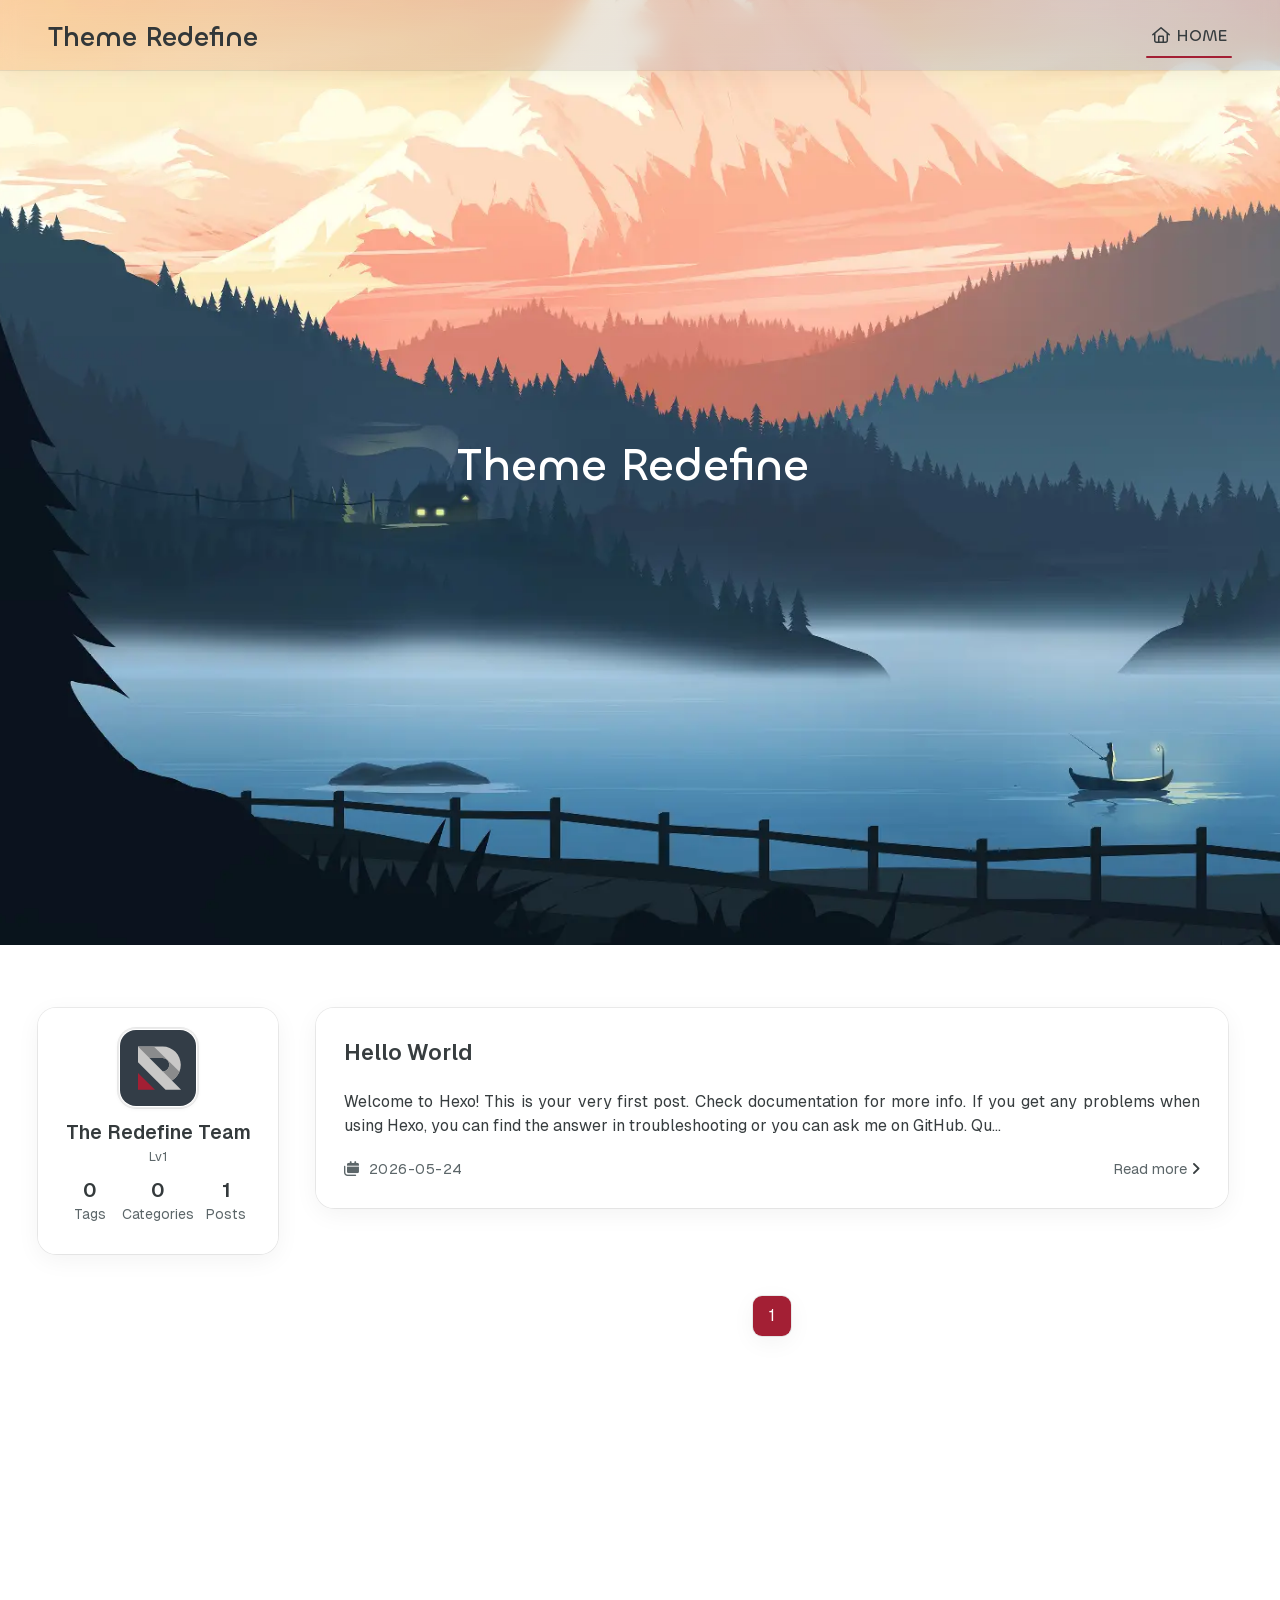
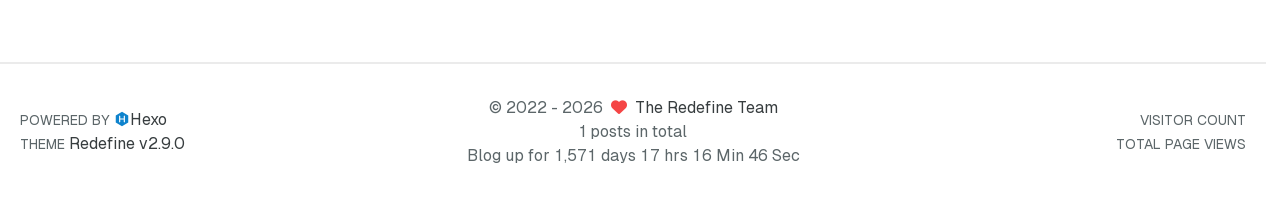
==== commit 724a1e90: "Site updated: 2026-05-24 21:03:34" ====
--- a/index.html
+++ b/index.html
@@ -167,7 +167,7 @@
     
     
     
-<meta name="generator" content="Hexo 8.1.1"></head>
+<meta name="generator" content="Hexo 7.3.0"></head>
 
 
 <body>
@@ -418,7 +418,7 @@
                 
                 <div class="flex flex-col gap-5 px-7 pb-7 pt-7">
                     <h3 class="home-article-title">
-                        <a href="/2026/04/19/hello-world/">
+                        <a href="/2026/05/24/hello-world/">
                             Hello World
                         </a>
                     </h3>
@@ -434,9 +434,9 @@
                     <div class="home-article-meta-info-container">
     <div class="home-article-meta-info">
         <span><i class="fa-solid fa-calendars"></i>&nbsp;
-            <span class="home-article-date" data-date="Sun Apr 19 2026 14:50:31 GMT+0800">
-                
-                    2026-04-19
+            <span class="home-article-date" data-date="Sun May 24 2026 20:37:31 GMT+0800">
+                
+                    2026-05-24
                 
             </span>
         </span>
@@ -444,7 +444,7 @@
         
     </div>
 
-    <a href="/2026/04/19/hello-world/">Read more<span class="seo-reader-text">Hello World</span>&nbsp;<i class="fa-solid fa-angle-right"></i></a>
+    <a href="/2026/05/24/hello-world/">Read more<span class="seo-reader-text">Hello World</span>&nbsp;<i class="fa-solid fa-angle-right"></i></a>
 </div>
 
                 </div>
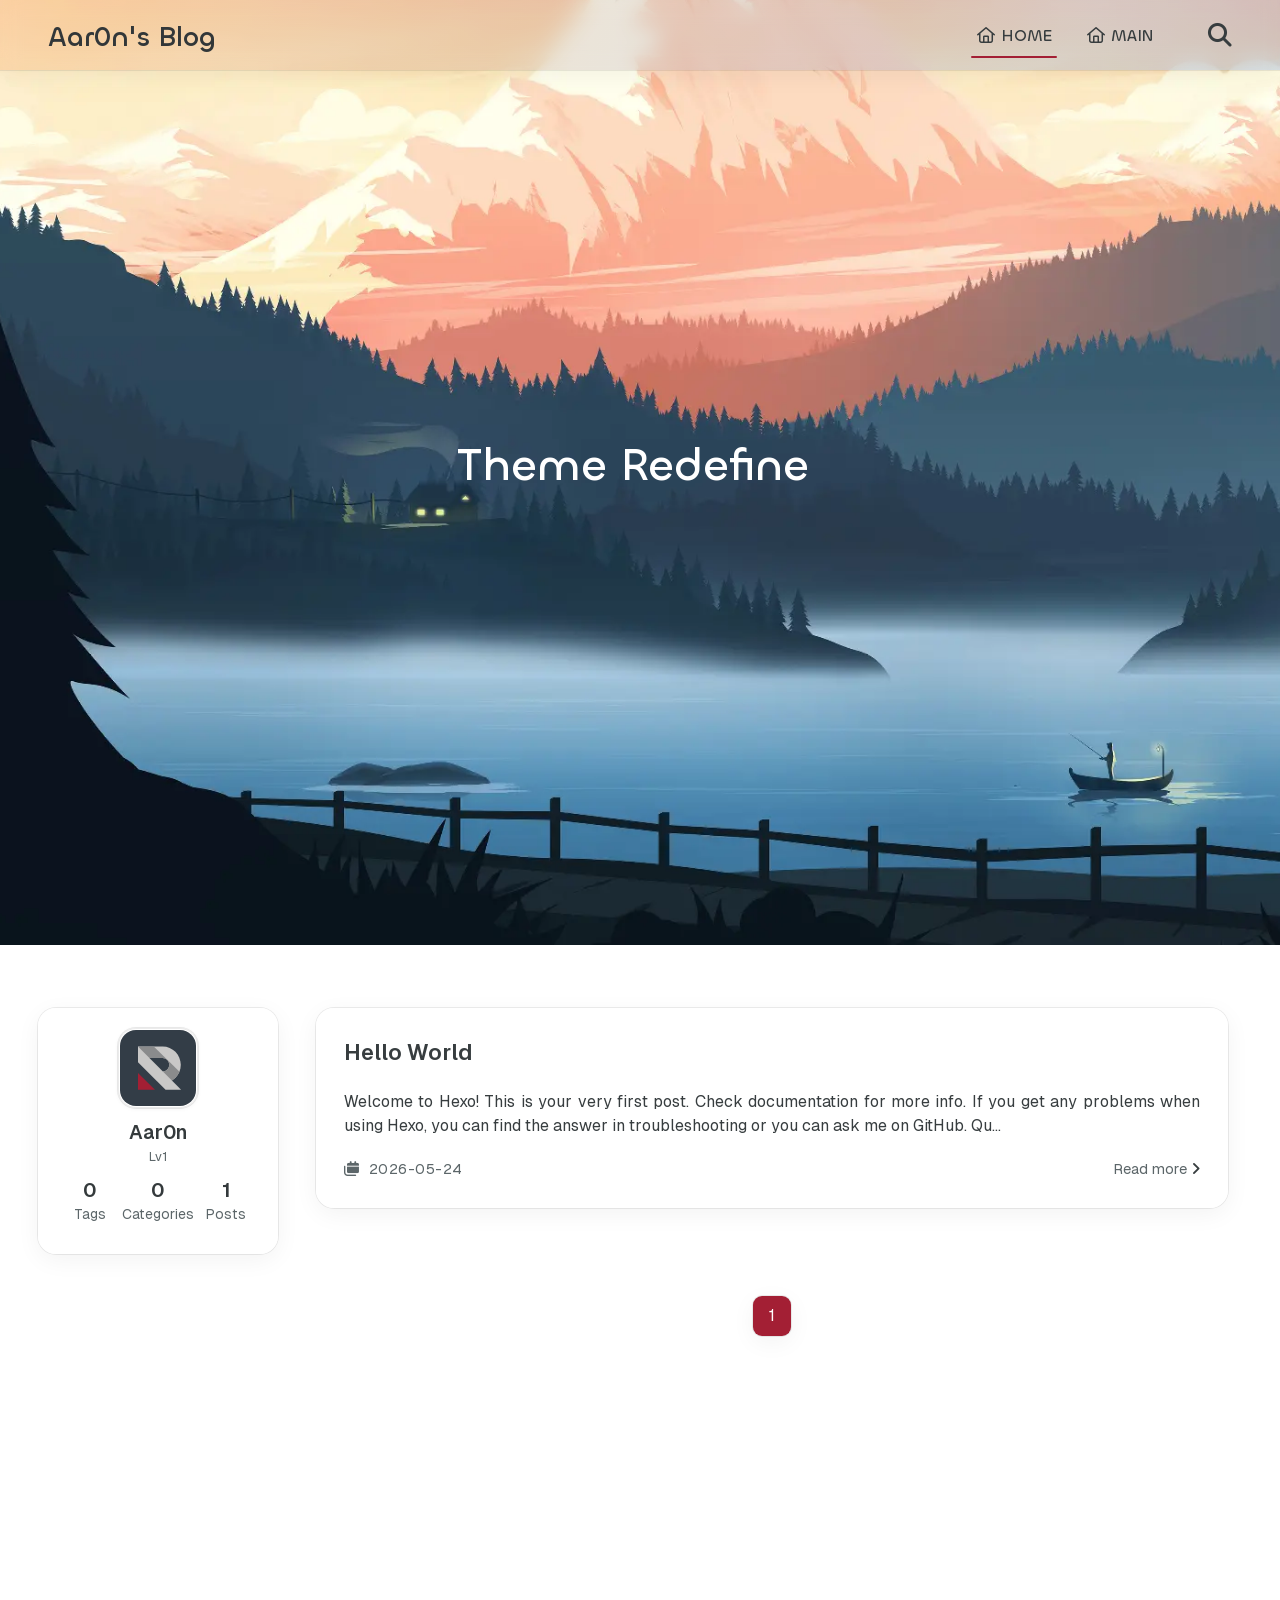
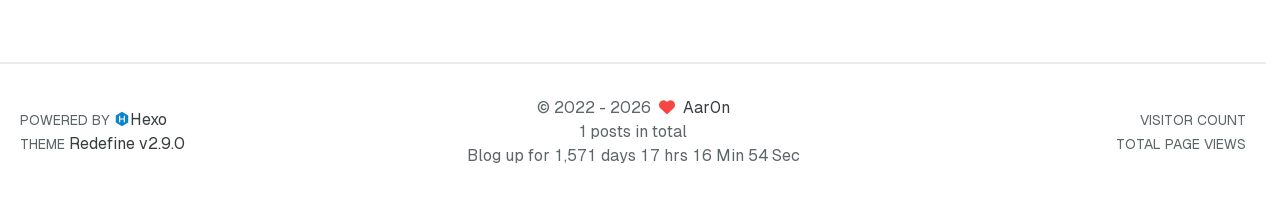
==== commit 4053b65e: "Site updated: 2026-05-24 21:11:24" ====
--- a/index.html
+++ b/index.html
@@ -6,7 +6,7 @@
     <meta name="keywords" content="Hexo Theme Redefine">
     
     
-    <meta name="author" content="The Redefine Team">
+    <meta name="author" content="Aar0n">
     
     <!-- Completely eliminate flash of wrong theme -->
     <script>
@@ -107,7 +107,7 @@
     
     <title>
         
-            Theme Redefine - Redefine Your Hexo Journey.
+            Aar0n&#39;s Blog - ---have dreams---have fun---
         
     </title>
 
@@ -144,7 +144,7 @@
 
     <script id="hexo-configurations">
     window.config = {"hostname":"example.com","root":"/","language":"en"};
-    window.theme = {"articles":{"style":{"font_size":"16px","line_height":1.5,"image_border_radius":"14px","image_alignment":"center","image_caption":false,"link_icon":true,"delete_mask":false,"title_alignment":"left","headings_top_spacing":{"h1":"3.2rem","h2":"2.4rem","h3":"1.9rem","h4":"1.6rem","h5":"1.4rem","h6":"1.3rem"}},"word_count":{"enable":true,"count":true,"min2read":true},"author_label":{"enable":true,"auto":false,"list":[]},"code_block":{"copy":true,"style":"mac","highlight_theme":{"light":"github","dark":"vs2015"},"font":{"enable":false,"family":null,"url":null}},"toc":{"enable":true,"max_depth":3,"number":false,"expand":true,"init_open":true},"copyright":{"enable":true,"default":"cc_by_nc_sa"},"lazyload":true,"pangu_js":false,"recommendation":{"enable":false,"title":"推荐阅读","limit":3,"mobile_limit":2,"placeholder":"/images/wallhaven-wqery6-light.webp","skip_dirs":[]}},"colors":{"primary":"#A31F34","secondary":null,"default_mode":"light"},"global":{"fonts":{"chinese":{"enable":false,"family":null,"url":null},"english":{"enable":false,"family":null,"url":null},"title":{"enable":false,"family":null,"url":null}},"content_max_width":"1000px","sidebar_width":"210px","hover":{"shadow":true,"scale":false},"scroll_progress":{"bar":false,"percentage":true},"website_counter":{"url":"https://cn.vercount.one/js","enable":true,"site_pv":true,"site_uv":true,"post_pv":true},"single_page":true,"preloader":{"enable":false,"custom_message":null},"side_tools":{"gear_rotation":true,"auto_expand":false},"open_graph":{"enable":true,"image":"/images/redefine-og.webp","description":"Hexo Theme Redefine, Redefine Your Hexo Journey."},"google_analytics":{"enable":false,"id":null}},"home_banner":{"enable":true,"style":"fixed","image":{"light":"/images/wallhaven-wqery6-light.webp","dark":"/images/wallhaven-wqery6-dark.webp"},"title":"Theme Redefine","subtitle":{"text":[],"hitokoto":{"enable":false,"show_author":false,"api":"https://v1.hitokoto.cn"},"typing_speed":100,"backing_speed":80,"starting_delay":500,"backing_delay":1500,"loop":true,"smart_backspace":true},"text_color":{"light":"#fff","dark":"#d1d1b6"},"text_style":{"title_size":"2.8rem","subtitle_size":"1.5rem","line_height":1.2},"custom_font":{"enable":false,"family":null,"url":null},"social_links":{"enable":false,"style":"default","links":[{"icon":"fa-brands fa-github","url":null},{"icon":"fa-brands fa-twitter","url":null},{"icon":"fa-solid fa-at","url":"you@example.com"},{"icon":"fa-brands fa-telegram","url":null},{"icon":"/images/custom-icon.svg","url":null}],"qrs":[{"icon":"fa-brands fa-weixin","qr":null},{"icon":"/images/custom-icon.svg","qr":null}]}},"plugins":{"feed":{"enable":false},"aplayer":{"enable":false,"type":"fixed","audios":[{"name":null,"artist":null,"url":null,"cover":null,"lrc":null}]},"mermaid":{"enable":false,"version":"11.4.1","theme":{"light":"default","dark":"dark"}}},"version":"2.9.0","navbar":{"auto_hide":false,"color":{"left":"#f78736","right":"#367df7","transparency":35},"width":{"home":"1200px","pages":"1000px"},"links":{"Home":{"path":"/","icon":"fa-regular fa-house"}},"search":{"enable":false,"preload":true}},"page_templates":{"friends_column":2,"tags_style":"blur","masonry":{"batch_size":12,"initial_batch_size":24}},"home":{"sidebar":{"enable":true,"position":"left","first_item":"menu","announcement":null,"show_on_mobile":true,"links":null},"article_date_format":"auto","excerpt_length":200,"categories":{"enable":true,"limit":3},"tags":{"enable":true,"limit":3}},"footer":{"runtime":true,"icon":"<i class=\"fa-solid fa-heart fa-beat\" style=\"--fa-animation-duration: 0.5s; color: #f54545\"></i>","start":"2022/8/17 11:45:14","statistics":true,"customize":null,"icp":{"enable":false,"number":null,"url":null}},"footerStart":"2022/8/17 11:45:14","mermaid":{"style":{"light":"default","dark":"dark"}}};
+    window.theme = {"articles":{"style":{"font_size":"16px","line_height":1.5,"image_border_radius":"14px","image_alignment":"center","image_caption":false,"link_icon":true,"delete_mask":false,"title_alignment":"left","headings_top_spacing":{"h1":"3.2rem","h2":"2.4rem","h3":"1.9rem","h4":"1.6rem","h5":"1.4rem","h6":"1.3rem"}},"word_count":{"enable":true,"count":true,"min2read":true},"author_label":{"enable":true,"auto":false,"list":[]},"code_block":{"copy":true,"style":"mac","highlight_theme":{"light":"github","dark":"vs2015"},"font":{"enable":false,"family":null,"url":null}},"toc":{"enable":true,"max_depth":3,"number":false,"expand":true,"init_open":true},"copyright":{"enable":true,"default":"cc_by_nc_sa"},"lazyload":true,"pangu_js":false,"recommendation":{"enable":false,"title":"推荐阅读","limit":3,"mobile_limit":2,"placeholder":"/images/wallhaven-wqery6-light.webp","skip_dirs":[]}},"colors":{"primary":"#A31F34","secondary":null,"default_mode":"light"},"global":{"fonts":{"chinese":{"enable":false,"family":null,"url":null},"english":{"enable":false,"family":null,"url":null},"title":{"enable":false,"family":null,"url":null}},"content_max_width":"1000px","sidebar_width":"210px","hover":{"shadow":true,"scale":false},"scroll_progress":{"bar":false,"percentage":true},"website_counter":{"url":"https://cn.vercount.one/js","enable":true,"site_pv":true,"site_uv":true,"post_pv":true},"single_page":true,"preloader":{"enable":false,"custom_message":null},"side_tools":{"gear_rotation":true,"auto_expand":false},"open_graph":{"enable":true,"image":"/images/redefine-og.webp","description":"Hexo Theme Redefine, Redefine Your Hexo Journey."},"google_analytics":{"enable":false,"id":null}},"home_banner":{"enable":true,"style":"fixed","image":{"light":"/images/wallhaven-wqery6-light.webp","dark":"/images/wallhaven-wqery6-dark.webp"},"title":"Theme Redefine","subtitle":{"text":["---have dreams---have fun---"],"hitokoto":{"enable":false,"show_author":false,"api":"https://v1.hitokoto.cn"},"typing_speed":100,"backing_speed":80,"starting_delay":500,"backing_delay":1500,"loop":true,"smart_backspace":true},"text_color":{"light":"#fff","dark":"#d1d1b6"},"text_style":{"title_size":"2.8rem","subtitle_size":"1.5rem","line_height":1.2},"custom_font":{"enable":false,"family":null,"url":null},"social_links":{"enable":false,"style":"default","links":[{"icon":"fa-brands fa-github","url":null},{"icon":"fa-brands fa-twitter","url":null},{"icon":"fa-solid fa-at","url":"you@example.com"},{"icon":"fa-brands fa-telegram","url":null},{"icon":"/images/custom-icon.svg","url":null}],"qrs":[{"icon":"fa-brands fa-weixin","qr":null},{"icon":"/images/custom-icon.svg","qr":null}]}},"plugins":{"feed":{"enable":false},"aplayer":{"enable":false,"type":"fixed","audios":[{"name":null,"artist":null,"url":null,"cover":null,"lrc":null}]},"mermaid":{"enable":false,"version":"11.4.1","theme":{"light":"default","dark":"dark"}}},"version":"2.9.0","navbar":{"auto_hide":false,"color":{"left":"#f78736","right":"#367df7","transparency":35},"width":{"home":"1200px","pages":"1000px"},"links":{"Home":{"path":"/","icon":"fa-regular fa-house"},"MAIN":{"path":"https://www.aar0n-playstation.fun/","icon":"fa-regular fa-house"}},"search":{"enable":true,"preload":true}},"page_templates":{"friends_column":2,"tags_style":"blur","masonry":{"batch_size":12,"initial_batch_size":24}},"home":{"sidebar":{"enable":true,"position":"left","first_item":"menu","announcement":null,"show_on_mobile":true,"links":null},"article_date_format":"auto","excerpt_length":200,"categories":{"enable":true,"limit":3},"tags":{"enable":true,"limit":3}},"footer":{"runtime":true,"icon":"<i class=\"fa-solid fa-heart fa-beat\" style=\"--fa-animation-duration: 0.5s; color: #f54545\"></i>","start":"2022/8/17 11:45:14","statistics":true,"customize":null,"icp":{"enable":false,"number":null,"url":null}},"footerStart":"2022/8/17 11:45:14","mermaid":{"style":{"light":"default","dark":"dark"}}};
     window.lang_ago = {"second":"%s seconds ago","minute":"%s minutes ago","hour":"%s hours ago","day":"%s days ago","week":"%s weeks ago","month":"%s months ago","year":"%s years ago"};
     window.i18n = {"search":"Search...","toc":"On this page","prev":"Prev","next":"Next","prev_posts":"Prev posts","next_posts":"Next posts","page":"Page %d","recent_posts":"Recent Posts","share":"Share","powered_by":"POWERED BY %s","theme":"THEME","rss_feed":"RSS Feed","category":"Category","categories":"Categories","tag":"Tag","tags":"Tags","post":"Post","posts":"Posts","tagcloud":"Tag Cloud","comment":"Comment","comments":"Comments","home":"Home","archive":"Archive","archives":"Archives","top":"TOP","sticky":"Sticky","go-back-home":"Go Back Home","masonry_loading":"Loading photos...","image_viewer":"Image viewer","close":"Close","exif":{"title":"EXIF","cards":{"camera":"Camera","lens":"Lens","exposure":"Exposure","other":"Other"},"fields":{"make":"Brand","model":"Model","date_taken":"Date taken","lens_model":"Lens","focal_length":"Focal length","focus_mode":"Focus mode","shutter":"Shutter","aperture":"Aperture","iso":"ISO","exposure_program":"Exposure program","exposure_compensation":"Exposure compensation","metering_mode":"Metering mode","flash":"Flash","white_balance":"White balance","latitude":"Latitude","longitude":"Longitude","altitude":"Altitude"},"status":{"loading":"Loading...","no_exif":"No EXIF available","library_missing":"EXIF library not loaded","image_source_missing":"Image source unavailable","unavailable":"EXIF unavailable (blocked by CORS or missing metadata)","flag_unavailable":"EXIF unavailable"}},"about":"About","changelog":"Changelog","links":"Links","link":"Link","friends":"Friends","friend":"Friend","timeline":"Timeline","shuoshuo":"Shuoshuo","bookmarks":"Bookmarks","site_uv":"VISITOR COUNT","site_pv":"TOTAL PAGE VIEWS","read_more":"Read more","wordcount":"Words","min2read":"Mins","status":"Status","runtime":"Blog up for","days":"days","hours":"hrs","minutes":"Min","seconds":"Sec","optimized_by":"and Optimized by Evan","rights":"All Rights Reserved","site_posts":"%s posts in total","site_wordcount":"%s words in total","copyright":{"author":"Author","title":"Title","link":"Link","create_time":"Created at","update_time":"Updated at","license_title":"License","license_content":"This work is licensed under %s.","all_rights_reserved":"All Rights Reserved &#169; %s","public_domain":"This work is in the public domain."},"ago":{"second":"%s seconds ago","minute":"%s minutes ago","hour":"%s hours ago","day":"%s days ago","week":"%s weeks ago","month":"%s months ago","year":"%s years ago"},"create_time":"Created","update_time":"Updated","expired":"This post is written %s days ago, and the content may not be up to date."};
     window.data = {"masonry":false};
@@ -231,6 +231,8 @@
             
             
             
+                <p><i id="subtitle"></i></p>
+            
         </div>
         
     </div>
@@ -274,7 +276,7 @@
             
             <a class="logo-title" href="/">
                 <h1>
-                Theme Redefine
+                Aar0n&#39;s Blog
                 </h1>
             </a>
         </div>
@@ -301,11 +303,35 @@
                                 
                             </li>
                     
+                        
+                            
+
+                            <li class="navbar-item">
+                                <!-- Menu -->
+                                <a class=""
+                                   target="_blank" rel="noopener" href="https://www.aar0n-playstation.fun/"
+                                        >
+                                    <i class="fa-regular fa-house fa-fw"></i>
+                                    MAIN
+                                    
+                                </a>
+
+                                <!-- Submenu -->
+                                
+                            </li>
+                    
+                    
+                        <li class="navbar-item search search-popup-trigger">
+                            <i class="fa-solid fa-magnifying-glass"></i>
+                        </li>
                     
                 </ul>
             </div>
             <!-- Mobile -->
             <div class="mobile">
+                
+                    <div class="icon-item search search-popup-trigger"><i class="fa-solid fa-magnifying-glass"></i>
+                    </div>
                 
                 <div class="icon-item navbar-bar">
                     <div class="navbar-bar-middle"></div>
@@ -328,6 +354,26 @@
                         >
                             <span>
                                 HOME
+                            </span>
+                            
+                                <i class="fa-regular fa-house fa-sm fa-fw"></i>
+                            
+                        </a>
+                        
+
+                        
+                    </li>
+            
+                
+                    
+
+                    <li class="drawer-navbar-item text-base my-1.5 flex flex-col w-full">
+                        
+                        <a class="py-1.5 px-2 flex flex-row items-center justify-between gap-1 hover:!text-primary active:!text-primary text-2xl font-semibold group border-b border-border-color hover:border-primary w-full "
+                           target="_blank" rel="noopener" href="https://www.aar0n-playstation.fun/"
+                        >
+                            <span>
+                                MAIN
                             </span>
                             
                                 <i class="fa-regular fa-house fa-sm fa-fw"></i>
@@ -378,7 +424,7 @@
     <img src="/images/redefine-avatar.svg">
 </div>
                 <div class="author flex flex-col justify-center my-2.5 mx-0">
-    <div class="name">The Redefine Team</div>
+    <div class="name">Aar0n</div>
     
         <div class="label">Lv1</div>
     
@@ -475,7 +521,7 @@
               <span>2022</span>
               -
             
-            2026&nbsp;&nbsp;<i class="fa-solid fa-heart fa-beat" style="--fa-animation-duration: 0.5s; color: #f54545"></i>&nbsp;&nbsp;<a href="/">The Redefine Team</a>
+            2026&nbsp;&nbsp;<i class="fa-solid fa-heart fa-beat" style="--fa-animation-duration: 0.5s; color: #f54545"></i>&nbsp;&nbsp;<a href="/">Aar0n</a>
             
                 
                 <p class="post-count space-x-0.5">
@@ -618,6 +664,27 @@
 
 
 	
+	<div class="search-pop-overlay">
+	<div class="popup search-popup">
+		<div class="search-header">
+			<span class="search-input-field-pre">
+				<i class="fa-solid fa-keyboard"></i>
+			</span>
+			<div class="search-input-container">
+				<input autocomplete="off" autocorrect="off" autocapitalize="off" placeholder="Search..." spellcheck="false" type="search" class="search-input">
+			</div>
+			<span class="popup-btn-close">
+				<i class="fa-solid fa-times"></i>
+			</span>
+		</div>
+		<div id="search-result">
+			<div id="no-result">
+				<i class="fa-solid fa-spinner fa-spin-pulse fa-5x fa-fw"></i>
+			</div>
+		</div>
+	</div>
+</div>
+	
 
 </main>
 
@@ -682,6 +749,10 @@
 
 
 
+  
+<script src="/js/build/libs/Typed.min.js"></script>
+
+
 
 
 
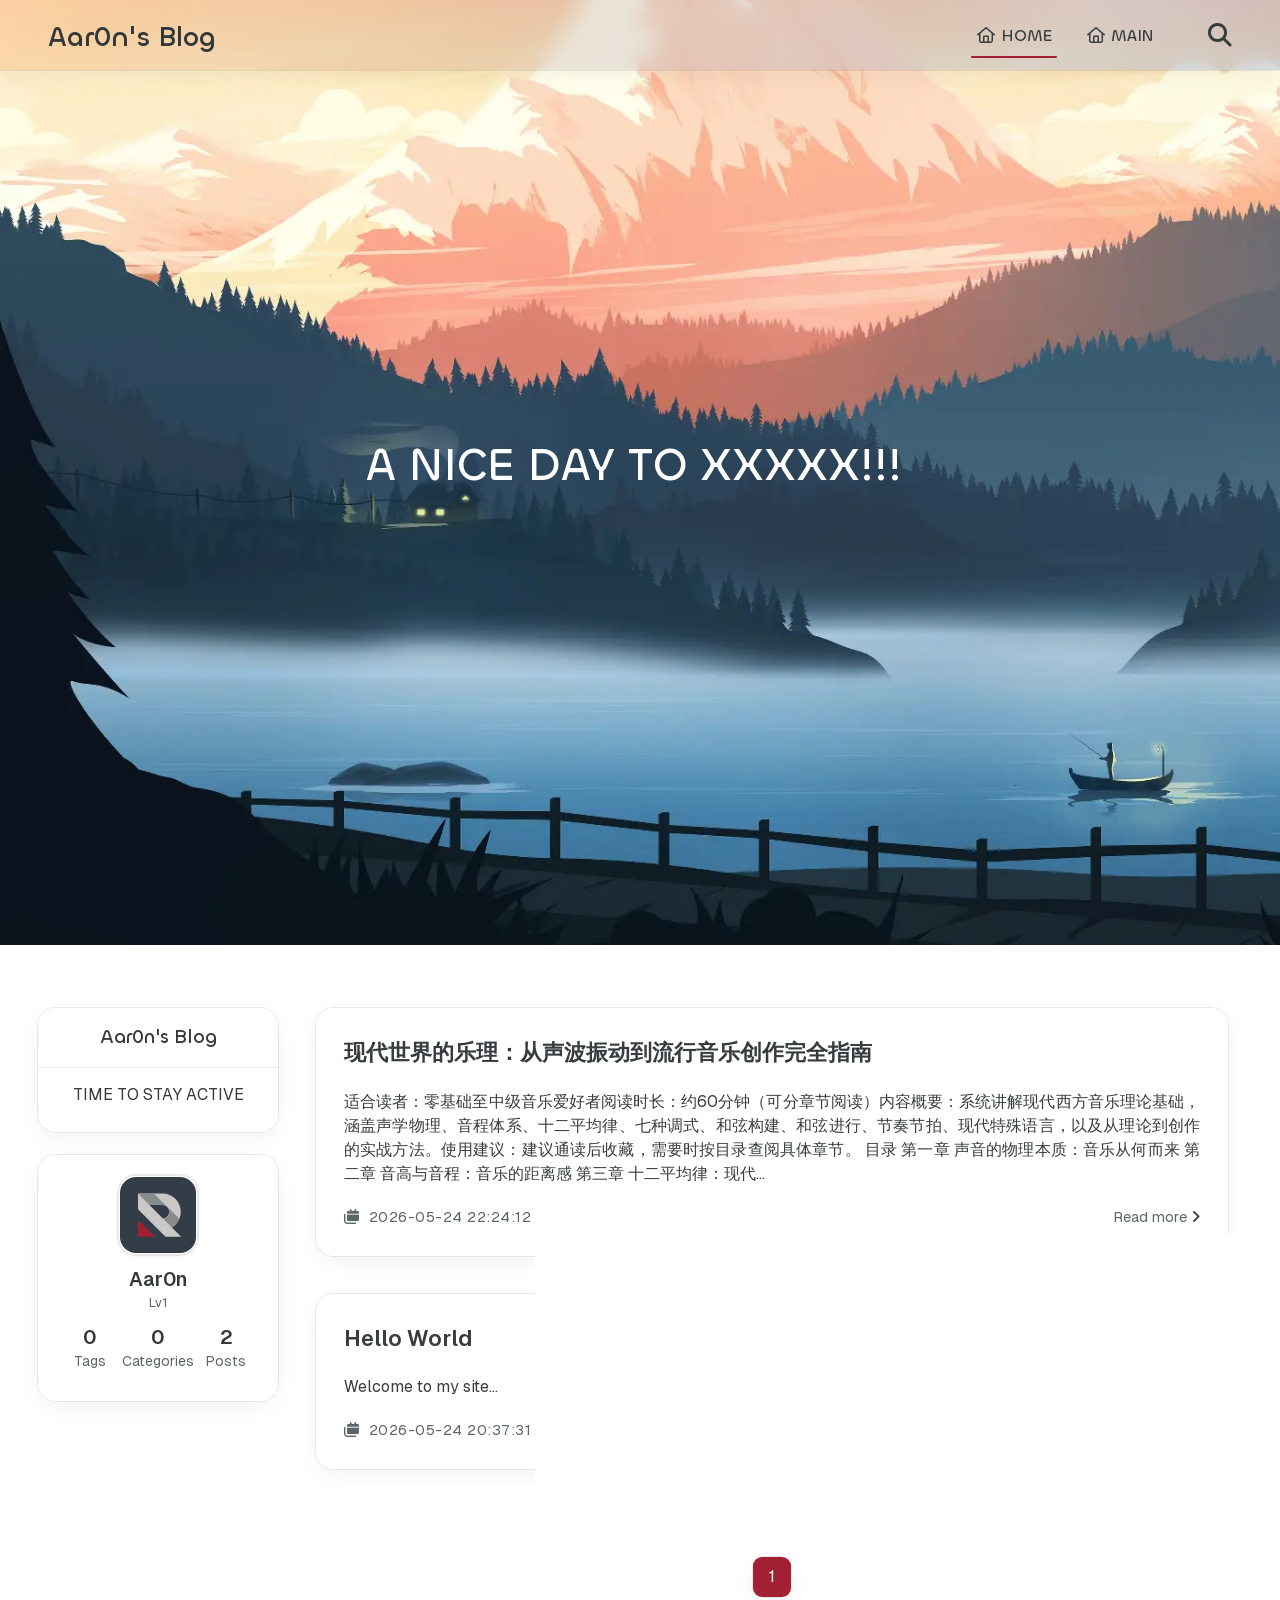
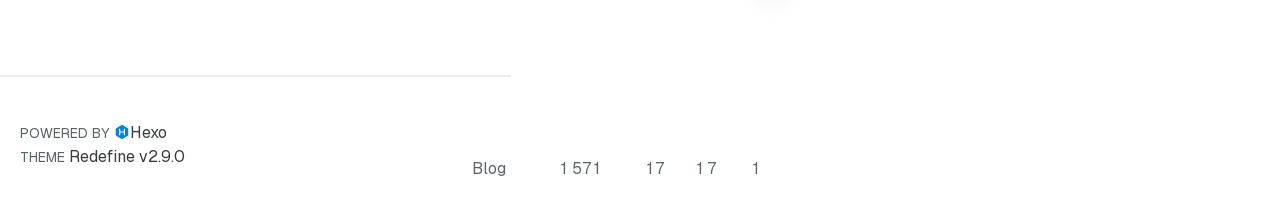
==== commit b7623eaa: "Site updated: 2026-05-24 22:29:52" ====
--- a/index.html
+++ b/index.html
@@ -141,10 +141,14 @@
     
     
     
+        
+<script src="/js/build/libs/anime.min.js"></script>
+
+    
 
     <script id="hexo-configurations">
     window.config = {"hostname":"example.com","root":"/","language":"en"};
-    window.theme = {"articles":{"style":{"font_size":"16px","line_height":1.5,"image_border_radius":"14px","image_alignment":"center","image_caption":false,"link_icon":true,"delete_mask":false,"title_alignment":"left","headings_top_spacing":{"h1":"3.2rem","h2":"2.4rem","h3":"1.9rem","h4":"1.6rem","h5":"1.4rem","h6":"1.3rem"}},"word_count":{"enable":true,"count":true,"min2read":true},"author_label":{"enable":true,"auto":false,"list":[]},"code_block":{"copy":true,"style":"mac","highlight_theme":{"light":"github","dark":"vs2015"},"font":{"enable":false,"family":null,"url":null}},"toc":{"enable":true,"max_depth":3,"number":false,"expand":true,"init_open":true},"copyright":{"enable":true,"default":"cc_by_nc_sa"},"lazyload":true,"pangu_js":false,"recommendation":{"enable":false,"title":"推荐阅读","limit":3,"mobile_limit":2,"placeholder":"/images/wallhaven-wqery6-light.webp","skip_dirs":[]}},"colors":{"primary":"#A31F34","secondary":null,"default_mode":"light"},"global":{"fonts":{"chinese":{"enable":false,"family":null,"url":null},"english":{"enable":false,"family":null,"url":null},"title":{"enable":false,"family":null,"url":null}},"content_max_width":"1000px","sidebar_width":"210px","hover":{"shadow":true,"scale":false},"scroll_progress":{"bar":false,"percentage":true},"website_counter":{"url":"https://cn.vercount.one/js","enable":true,"site_pv":true,"site_uv":true,"post_pv":true},"single_page":true,"preloader":{"enable":false,"custom_message":null},"side_tools":{"gear_rotation":true,"auto_expand":false},"open_graph":{"enable":true,"image":"/images/redefine-og.webp","description":"Hexo Theme Redefine, Redefine Your Hexo Journey."},"google_analytics":{"enable":false,"id":null}},"home_banner":{"enable":true,"style":"fixed","image":{"light":"/images/wallhaven-wqery6-light.webp","dark":"/images/wallhaven-wqery6-dark.webp"},"title":"Theme Redefine","subtitle":{"text":["---have dreams---have fun---"],"hitokoto":{"enable":false,"show_author":false,"api":"https://v1.hitokoto.cn"},"typing_speed":100,"backing_speed":80,"starting_delay":500,"backing_delay":1500,"loop":true,"smart_backspace":true},"text_color":{"light":"#fff","dark":"#d1d1b6"},"text_style":{"title_size":"2.8rem","subtitle_size":"1.5rem","line_height":1.2},"custom_font":{"enable":false,"family":null,"url":null},"social_links":{"enable":false,"style":"default","links":[{"icon":"fa-brands fa-github","url":null},{"icon":"fa-brands fa-twitter","url":null},{"icon":"fa-solid fa-at","url":"you@example.com"},{"icon":"fa-brands fa-telegram","url":null},{"icon":"/images/custom-icon.svg","url":null}],"qrs":[{"icon":"fa-brands fa-weixin","qr":null},{"icon":"/images/custom-icon.svg","qr":null}]}},"plugins":{"feed":{"enable":false},"aplayer":{"enable":false,"type":"fixed","audios":[{"name":null,"artist":null,"url":null,"cover":null,"lrc":null}]},"mermaid":{"enable":false,"version":"11.4.1","theme":{"light":"default","dark":"dark"}}},"version":"2.9.0","navbar":{"auto_hide":false,"color":{"left":"#f78736","right":"#367df7","transparency":35},"width":{"home":"1200px","pages":"1000px"},"links":{"Home":{"path":"/","icon":"fa-regular fa-house"},"MAIN":{"path":"https://www.aar0n-playstation.fun/","icon":"fa-regular fa-house"}},"search":{"enable":true,"preload":true}},"page_templates":{"friends_column":2,"tags_style":"blur","masonry":{"batch_size":12,"initial_batch_size":24}},"home":{"sidebar":{"enable":true,"position":"left","first_item":"menu","announcement":null,"show_on_mobile":true,"links":null},"article_date_format":"auto","excerpt_length":200,"categories":{"enable":true,"limit":3},"tags":{"enable":true,"limit":3}},"footer":{"runtime":true,"icon":"<i class=\"fa-solid fa-heart fa-beat\" style=\"--fa-animation-duration: 0.5s; color: #f54545\"></i>","start":"2022/8/17 11:45:14","statistics":true,"customize":null,"icp":{"enable":false,"number":null,"url":null}},"footerStart":"2022/8/17 11:45:14","mermaid":{"style":{"light":"default","dark":"dark"}}};
+    window.theme = {"articles":{"style":{"font_size":"16px","line_height":1.5,"image_border_radius":"14px","image_alignment":"left","image_caption":false,"link_icon":true,"delete_mask":true,"title_alignment":"left","headings_top_spacing":{"h1":"3.2rem","h2":"2.4rem","h3":"1.9rem","h4":"1.6rem","h5":"1.4rem","h6":"1.3rem"}},"word_count":{"enable":true,"count":true,"min2read":true},"author_label":{"enable":true,"auto":false,"list":[]},"code_block":{"copy":true,"style":"mac","highlight_theme":{"light":"github","dark":"vs2015"},"font":{"enable":false,"family":null,"url":null}},"toc":{"enable":true,"max_depth":3,"number":false,"expand":true,"init_open":false},"copyright":{"enable":true,"default":"cc_by_nc_sa"},"lazyload":true,"pangu_js":false,"recommendation":{"enable":true,"title":"推荐阅读","limit":3,"mobile_limit":2,"placeholder":"/images/wallhaven-wqery6-light.webp","skip_dirs":[]}},"colors":{"primary":"#A31F34","secondary":null,"default_mode":"light"},"global":{"fonts":{"chinese":{"enable":false,"family":null,"url":null},"english":{"enable":false,"family":null,"url":null},"title":{"enable":false,"family":null,"url":null}},"content_max_width":"1000px","sidebar_width":"210px","hover":{"shadow":true,"scale":true},"scroll_progress":{"bar":true,"percentage":true},"website_counter":{"url":"https://cn.vercount.one/js","enable":true,"site_pv":true,"site_uv":true,"post_pv":true},"single_page":true,"preloader":{"enable":true,"custom_message":"EXCITED TO MEET YOU!# Custom message. If empty, the site title will be displayed"},"side_tools":{"gear_rotation":true,"auto_expand":false},"open_graph":{"enable":true,"image":"/images/redefine-og.webp","description":"Hexo Theme Redefine, Redefine Your Hexo Journey."},"google_analytics":{"enable":false,"id":null}},"home_banner":{"enable":true,"style":"fixed","image":{"light":"/images/wallhaven-wqery6-light.webp","dark":"/images/wallhaven-wqery6-dark.webp"},"title":"A NICE DAY TO XXXXX!!!","subtitle":{"text":["---have dreams---have fun---"],"hitokoto":{"enable":false,"show_author":false,"api":"https://v1.hitokoto.cn"},"typing_speed":100,"backing_speed":80,"starting_delay":500,"backing_delay":1500,"loop":true,"smart_backspace":true},"text_color":{"light":"#fff","dark":"#d1d1b6"},"text_style":{"title_size":"2.8rem","subtitle_size":"1.5rem","line_height":1.2},"custom_font":{"enable":false,"family":null,"url":null},"social_links":{"enable":false,"style":"default","links":[{"icon":"fa-brands fa-github","url":null},{"icon":"fa-brands fa-twitter","url":null},{"icon":"fa-solid fa-at","url":"3553319143@qq.com"},{"icon":"fa-brands fa-telegram","url":null},{"icon":"/images/custom-icon.svg","url":null}],"qrs":[{"icon":"fa-brands fa-weixin","qr":null},{"icon":"/images/custom-icon.svg","qr":null}]}},"plugins":{"feed":{"enable":false},"aplayer":{"enable":true,"type":"fixed","audios":[{"name":"Imagine","artist":"John Lennon","url":"https://evan.beee.top/music/Imagine%20-%20John%20Lennon.mp3","cover":"https://evan.beee.top/music/covers/Lennon_Imagine_Sleeve_1975.jpg","lrc":null},{"name":"Something Just Like This","artist":"Coldplay","url":"https://evan.beee.top/music/Something%20Just%20Like%20This%20-%20The%20Chainsmokers%E3%80%81Coldplay.mp3","cover":"https://evan.beee.top/music/covers/Something_Just_Like_This.png"}]},"mermaid":{"enable":false,"version":"11.4.1","theme":{"light":"default","dark":"dark"}}},"version":"2.9.0","navbar":{"auto_hide":true,"color":{"left":"#f78736","right":"#367df7","transparency":35},"width":{"home":"1200px","pages":"1000px"},"links":{"Home":{"path":"/","icon":"fa-regular fa-house"},"MAIN":{"path":"https://www.aar0n-playstation.fun/","icon":"fa-regular fa-house"}},"search":{"enable":true,"preload":true}},"page_templates":{"friends_column":2,"tags_style":"blur","masonry":{"batch_size":12,"initial_batch_size":24}},"home":{"sidebar":{"enable":true,"position":"left","first_item":"menu","announcement":"TIME TO STAY ACTIVE","show_on_mobile":true,"links":null},"article_date_format":"YYYY-MM-DD HH:mm:ss","excerpt_length":200,"categories":{"enable":true,"limit":3},"tags":{"enable":true,"limit":3}},"footer":{"runtime":true,"icon":"<i class=\"fa-solid fa-heart fa-beat\" style=\"--fa-animation-duration: 0.5s; color: #f54545\"></i>","start":"2022/8/17 11:45:14","statistics":true,"customize":null,"icp":{"enable":false,"number":null,"url":null}},"footerStart":"2022/8/17 11:45:14","mermaid":{"style":{"light":"default","dark":"dark"}}};
     window.lang_ago = {"second":"%s seconds ago","minute":"%s minutes ago","hour":"%s hours ago","day":"%s days ago","week":"%s weeks ago","month":"%s months ago","year":"%s years ago"};
     window.i18n = {"search":"Search...","toc":"On this page","prev":"Prev","next":"Next","prev_posts":"Prev posts","next_posts":"Next posts","page":"Page %d","recent_posts":"Recent Posts","share":"Share","powered_by":"POWERED BY %s","theme":"THEME","rss_feed":"RSS Feed","category":"Category","categories":"Categories","tag":"Tag","tags":"Tags","post":"Post","posts":"Posts","tagcloud":"Tag Cloud","comment":"Comment","comments":"Comments","home":"Home","archive":"Archive","archives":"Archives","top":"TOP","sticky":"Sticky","go-back-home":"Go Back Home","masonry_loading":"Loading photos...","image_viewer":"Image viewer","close":"Close","exif":{"title":"EXIF","cards":{"camera":"Camera","lens":"Lens","exposure":"Exposure","other":"Other"},"fields":{"make":"Brand","model":"Model","date_taken":"Date taken","lens_model":"Lens","focal_length":"Focal length","focus_mode":"Focus mode","shutter":"Shutter","aperture":"Aperture","iso":"ISO","exposure_program":"Exposure program","exposure_compensation":"Exposure compensation","metering_mode":"Metering mode","flash":"Flash","white_balance":"White balance","latitude":"Latitude","longitude":"Longitude","altitude":"Altitude"},"status":{"loading":"Loading...","no_exif":"No EXIF available","library_missing":"EXIF library not loaded","image_source_missing":"Image source unavailable","unavailable":"EXIF unavailable (blocked by CORS or missing metadata)","flag_unavailable":"EXIF unavailable"}},"about":"About","changelog":"Changelog","links":"Links","link":"Link","friends":"Friends","friend":"Friend","timeline":"Timeline","shuoshuo":"Shuoshuo","bookmarks":"Bookmarks","site_uv":"VISITOR COUNT","site_pv":"TOTAL PAGE VIEWS","read_more":"Read more","wordcount":"Words","min2read":"Mins","status":"Status","runtime":"Blog up for","days":"days","hours":"hrs","minutes":"Min","seconds":"Sec","optimized_by":"and Optimized by Evan","rights":"All Rights Reserved","site_posts":"%s posts in total","site_wordcount":"%s words in total","copyright":{"author":"Author","title":"Title","link":"Link","create_time":"Created at","update_time":"Updated at","license_title":"License","license_content":"This work is licensed under %s.","all_rights_reserved":"All Rights Reserved &#169; %s","public_domain":"This work is in the public domain."},"ago":{"second":"%s seconds ago","minute":"%s minutes ago","hour":"%s hours ago","day":"%s days ago","week":"%s weeks ago","month":"%s months ago","year":"%s years ago"},"create_time":"Created","update_time":"Updated","expired":"This post is written %s days ago, and the content may not be up to date."};
     window.data = {"masonry":false};
@@ -173,6 +177,8 @@
 <body>
 	<div class="progress-bar-container">
 	
+	<span class="scroll-progress-bar"></span>
+	
 
 	
 	<span class="pjax-progress-bar"></span>
@@ -180,6 +186,153 @@
 	<!--            <i class="fa-solid fa-circle-notch fa-spin"></i>-->
 	<!--        </span>-->
 	
+</div>
+
+<style>
+    :root {
+        --preloader-background-color: #fff;
+        --preloader-text-color: #000;
+    }
+
+    @media (prefers-color-scheme: dark) {
+        :root {
+            --preloader-background-color: #202124;
+            --preloader-text-color: #fff;
+        }
+    }
+
+    @media (prefers-color-scheme: light) {
+        :root {
+            --preloader-background-color: #fff;
+            --preloader-text-color: #000;
+        }
+    }
+
+    @media (max-width: 600px) {
+        .ml13 {
+            font-size: 2.6rem !important; /* Adjust this value as needed */
+        }
+    }
+
+    .preloader {
+        display: flex;
+        flex-direction: column;
+        gap: 1rem; /* Tailwind 'gap-4' is 1rem */
+        align-items: center;
+        justify-content: center;
+        position: fixed;
+        padding: 12px;
+        top: 0;
+        right: 0;
+        bottom: 0;
+        left: 0;
+        width: 100vw;
+        height: 100vh; /* 'h-screen' is 100% of the viewport height */
+        background-color: var(--preloader-background-color);
+        z-index: 1100; /* 'z-[1100]' sets the z-index */
+        transition: opacity 0.2s ease-in-out;
+    }
+
+    .ml13 {
+        font-size: 3.2rem;
+        /* text-transform: uppercase; */
+        color: var(--preloader-text-color);
+        letter-spacing: -1px;
+        font-weight: 500;
+        font-family: 'Chillax-Variable', sans-serif;
+        text-align: center;
+    }
+
+    .ml13 .word {
+        display: inline-flex;
+        flex-wrap: wrap;
+        white-space: nowrap;
+    }
+
+    .ml13 .letter {
+        display: inline-block;
+        line-height: 1em;
+    }
+</style>
+
+<div class="preloader">
+    <h2 class="ml13">
+        EXCITED TO MEET YOU!# Custom message. If empty, the site title will be displayed
+    </h2>
+    <script>
+        var textWrapper = document.querySelector('.ml13');
+        // Split text into words
+        var words = textWrapper.textContent.trim().split(' ');
+
+        // Clear the existing content
+        textWrapper.innerHTML = '';
+
+        // Wrap each word and its letters in spans
+        words.forEach(function(word) {
+            var wordSpan = document.createElement('span');
+            wordSpan.classList.add('word');
+            wordSpan.innerHTML = word.replace(/\S/g, "<span class='letter'>$&</span>");
+            textWrapper.appendChild(wordSpan);
+            textWrapper.appendChild(document.createTextNode(' ')); // Add space between words
+        });
+
+        var animation = anime.timeline({ loop: true })
+            .add({
+                targets: '.ml13 .letter',
+                translateY: [20, 0],
+                translateZ: 0,
+                opacity: [0, 1],
+                filter: ['blur(5px)', 'blur(0px)'],
+                easing: "easeOutExpo",
+                duration: 1200,
+                delay: (el, i) => 300 + 20 * i,
+            })
+            .add({
+                targets: '.ml13 .letter',
+                translateY: [0, -20],
+                opacity: [1, 0],
+                filter: ['blur(0px)', 'blur(5px)'],
+                easing: "easeInExpo",
+                duration: 1000,
+                delay: (el, i) => 15 * i,
+                complete: function() {
+                    hidePreloader();
+                }
+            }, '-=700');
+
+
+        let themeStatus = JSON.parse(localStorage.getItem('REDEFINE-THEME-STATUS'))?.isDark;
+
+        // If the theme status is not found in local storage, check the preferred color scheme
+        if (themeStatus === undefined || themeStatus === null) {
+            if (window.matchMedia && window.matchMedia('(prefers-color-scheme: dark)').matches) {
+                themeStatus = 'dark';
+            } else {
+                themeStatus = 'light';
+            }
+        }
+
+        // Now you can use the themeStatus variable in your code
+        if (themeStatus) {
+            document.documentElement.style.setProperty('--preloader-background-color', '#202124');
+            document.documentElement.style.setProperty('--preloader-text-color', '#fff');
+        } else {
+            document.documentElement.style.setProperty('--preloader-background-color', '#fff');
+            document.documentElement.style.setProperty('--preloader-text-color', '#000');
+        }
+
+        window.addEventListener('load', function () {
+            setTimeout(hidePreloader, 5000); // Call hidePreloader after 5000 milliseconds if not already called by animation
+        });
+
+        function hidePreloader() {
+            var preloader = document.querySelector('.preloader');
+            preloader.style.opacity = '0';
+            setTimeout(function () {
+                preloader.style.display = 'none';
+            }, 200);
+        }
+    </script>
 </div>
 
 <main class="page-container" id="swup">
@@ -225,7 +378,7 @@
         <div class="description flex flex-col justify-center items-center w-screen font-medium text-center"
         
         >
-            Theme Redefine
+            A NICE DAY TO XXXXX!!!
             
             
             
@@ -399,7 +552,7 @@
         <div class="label text-third-text-color text-sm">Categories</div>
     </a>
     <a class="item tag-count-item flex flex-col justify-center items-center w-20" href="/archives">
-        <div class="number text-2xl sm:text-xl text-second-text-color font-semibold">1</div>
+        <div class="number text-2xl sm:text-xl text-second-text-color font-semibold">2</div>
         <div class="label text-third-text-color text-sm">Posts</div>
     </a>
 </div>
@@ -419,7 +572,19 @@
         
         
             
-            <div class="sidebar-content" >
+                <div class="sidebar-links">
+                    <div class="site-info">
+                        <div class="site-name">Aar0n&#39;s Blog</div>
+                        
+                    </div>
+                    
+                        <div class="announcement-outside">
+                            TIME TO STAY ACTIVE
+                        </div>
+                    
+                </div>
+            
+            <div class="sidebar-content"  marginTop >
                 <div class="avatar flex justify-center">
     <img src="/images/redefine-avatar.svg">
 </div>
@@ -439,7 +604,7 @@
         <div class="label text-third-text-color text-sm">Categories</div>
     </a>
     <a class="item tag-count-item flex flex-col justify-center items-center w-20" href="/archives">
-        <div class="number text-2xl sm:text-xl text-second-text-color font-semibold">1</div>
+        <div class="number text-2xl sm:text-xl text-second-text-color font-semibold">2</div>
         <div class="label text-third-text-color text-sm">Posts</div>
     </a>
 </div>
@@ -454,6 +619,53 @@
 			<div class="main-content">
 				<div class="home-content-container">
     <ul class="home-article-list">
+        
+            <li class="home-article-item">
+
+                
+
+                
+
+                
+                <div class="flex flex-col gap-5 px-7 pb-7 pt-7">
+                    <h3 class="home-article-title">
+                        <a href="/2026/05/24/%E7%8E%B0%E4%BB%A3%E4%B8%96%E7%95%8C%E7%9A%84%E4%B9%90%E7%90%86%EF%BC%9A%E4%BB%8E%E5%A3%B0%E6%B3%A2%E6%8C%AF%E5%8A%A8%E5%88%B0%E6%B5%81%E8%A1%8C%E9%9F%B3%E4%B9%90%E5%88%9B%E4%BD%9C%E5%AE%8C%E5%85%A8%E6%8C%87%E5%8D%97/">
+                            现代世界的乐理：从声波振动到流行音乐创作完全指南
+                        </a>
+                    </h3>
+
+                    <div class="home-article-content markdown-body">
+                        
+                            
+                            
+适合读者：零基础至中级音乐爱好者阅读时长：约60分钟（可分章节阅读）内容概要：系统讲解现代西方音乐理论基础，涵盖声学物理、音程体系、十二平均律、七种调式、和弦构建、和弦进行、节奏节拍、现代特殊语言，以及从理论到创作的实战方法。使用建议：建议通读后收藏，需要时按目录查阅具体章节。
+
+
+目录
+第一章  声音的物理本质：音乐从何而来
+第二章  音高与音程：音乐的距离感
+第三章  十二平均律：现代...
+                        
+                    </div>
+
+                    <div class="home-article-meta-info-container">
+    <div class="home-article-meta-info">
+        <span><i class="fa-solid fa-calendars"></i>&nbsp;
+            <span class="home-article-date" data-date="Sun May 24 2026 22:24:12 GMT+0800">
+                
+                    2026-05-24 22:24:12
+                
+            </span>
+        </span>
+        
+        
+    </div>
+
+    <a href="/2026/05/24/%E7%8E%B0%E4%BB%A3%E4%B8%96%E7%95%8C%E7%9A%84%E4%B9%90%E7%90%86%EF%BC%9A%E4%BB%8E%E5%A3%B0%E6%B3%A2%E6%8C%AF%E5%8A%A8%E5%88%B0%E6%B5%81%E8%A1%8C%E9%9F%B3%E4%B9%90%E5%88%9B%E4%BD%9C%E5%AE%8C%E5%85%A8%E6%8C%87%E5%8D%97/">Read more<span class="seo-reader-text">现代世界的乐理：从声波振动到流行音乐创作完全指南</span>&nbsp;<i class="fa-solid fa-angle-right"></i></a>
+</div>
+
+                </div>
+            </li>
         
             <li class="home-article-item">
 
@@ -472,8 +684,8 @@
                     <div class="home-article-content markdown-body">
                         
                             
-                            Welcome to Hexo! This is your very first post. Check documentation for more info. If you get any problems when using Hexo, you can find the answer in troubleshooting or you can ask me on GitHub.
-Qu...
+                            Welcome to my site…
+
                         
                     </div>
 
@@ -482,7 +694,7 @@
         <span><i class="fa-solid fa-calendars"></i>&nbsp;
             <span class="home-article-date" data-date="Sun May 24 2026 20:37:31 GMT+0800">
                 
-                    2026-05-24
+                    2026-05-24 20:37:31
                 
             </span>
         </span>
@@ -526,7 +738,7 @@
                 
                 <p class="post-count space-x-0.5">
                     <span>
-                        1 posts in total
+                        2 posts in total
                     </span>
                     
                 </p>
@@ -766,6 +978,15 @@
 
 
 	
+	<div id="aplayer"></div>
+
+<script src="/js/build/libs/APlayer.min.js"></script>
+
+
+<script src="/js/build/plugins/aplayer.js"></script>
+
+
+	
 </body>
 
 </html>
--- a/css/style.css
+++ b/css/style.css
@@ -408,6 +408,7 @@
   }
 }
 .btn:hover {
+  transform: scaleX(1.06) scaleY(1.06);
   box-shadow: var(--redefine-box-shadow-hover);
 }
 .btn:hover,
@@ -678,7 +679,7 @@
   transition-delay: 0s, 0s, 0s, 0s, 0s, 0s;
   transition-duration: 0.2s, 0.2s, 0.2s, 0.2s, 0.2s, 0.2s;
   transition-timing-function: ease, ease, ease, ease, linear, linear;
-  margin: 1rem auto 1rem;
+  margin: 1rem 0 1rem;
 }
 .markdown-body del.mask:not(.not-markdown) {
   text-decoration: none !important;
@@ -2361,6 +2362,7 @@
 .paginator span.page-number:hover,
 .paginator a.prev:hover,
 .paginator a.next:hover {
+  transform: scaleX(1.06) scaleY(1.06);
   box-shadow: var(--redefine-box-shadow-hover);
 }
 .paginator a.page-number:hover,
@@ -2419,6 +2421,7 @@
   margin-bottom: 0;
 }
 .post-tools-container .article-tools-list li:hover {
+  transform: scaleX(1.06) scaleY(1.06);
   box-shadow: var(--redefine-box-shadow-hover);
 }
 .post-tools-container .article-tools-list li.page-aside-toggle {
@@ -2435,6 +2438,23 @@
   left: 0;
   width: 100%;
   z-index: 1009;
+}
+.progress-bar-container .scroll-progress-bar {
+  position: absolute;
+  top: 0;
+  left: 0;
+  width: 0;
+  height: 2px;
+  visibility: hidden;
+  z-index: 1007;
+  background: var(--primary-color);
+  transition-property: color, background, box-shadow, border-color, width, opacity;
+  transition-delay: 0s, 0s, 0s, 0s, 0s, 0s;
+  transition-duration: 0.2s, 0.2s, 0.2s, 0.2s, 0.1s, 0.1s;
+  transition-timing-function: ease, ease, ease, ease, ease, ease;
+}
+.progress-bar-container .scroll-progress-bar.hide {
+  display: none !important;
 }
 html.is-animating .scroll-progress-bar {
   opacity: 0;
@@ -5259,6 +5279,7 @@
   }
 }
 .home-content-container .home-article-list .home-article-item:hover {
+  transform: scaleX(1.015) scaleY(1.015);
   box-shadow: var(--redefine-box-shadow-hover);
 }
 @media (max-width: 768px) {
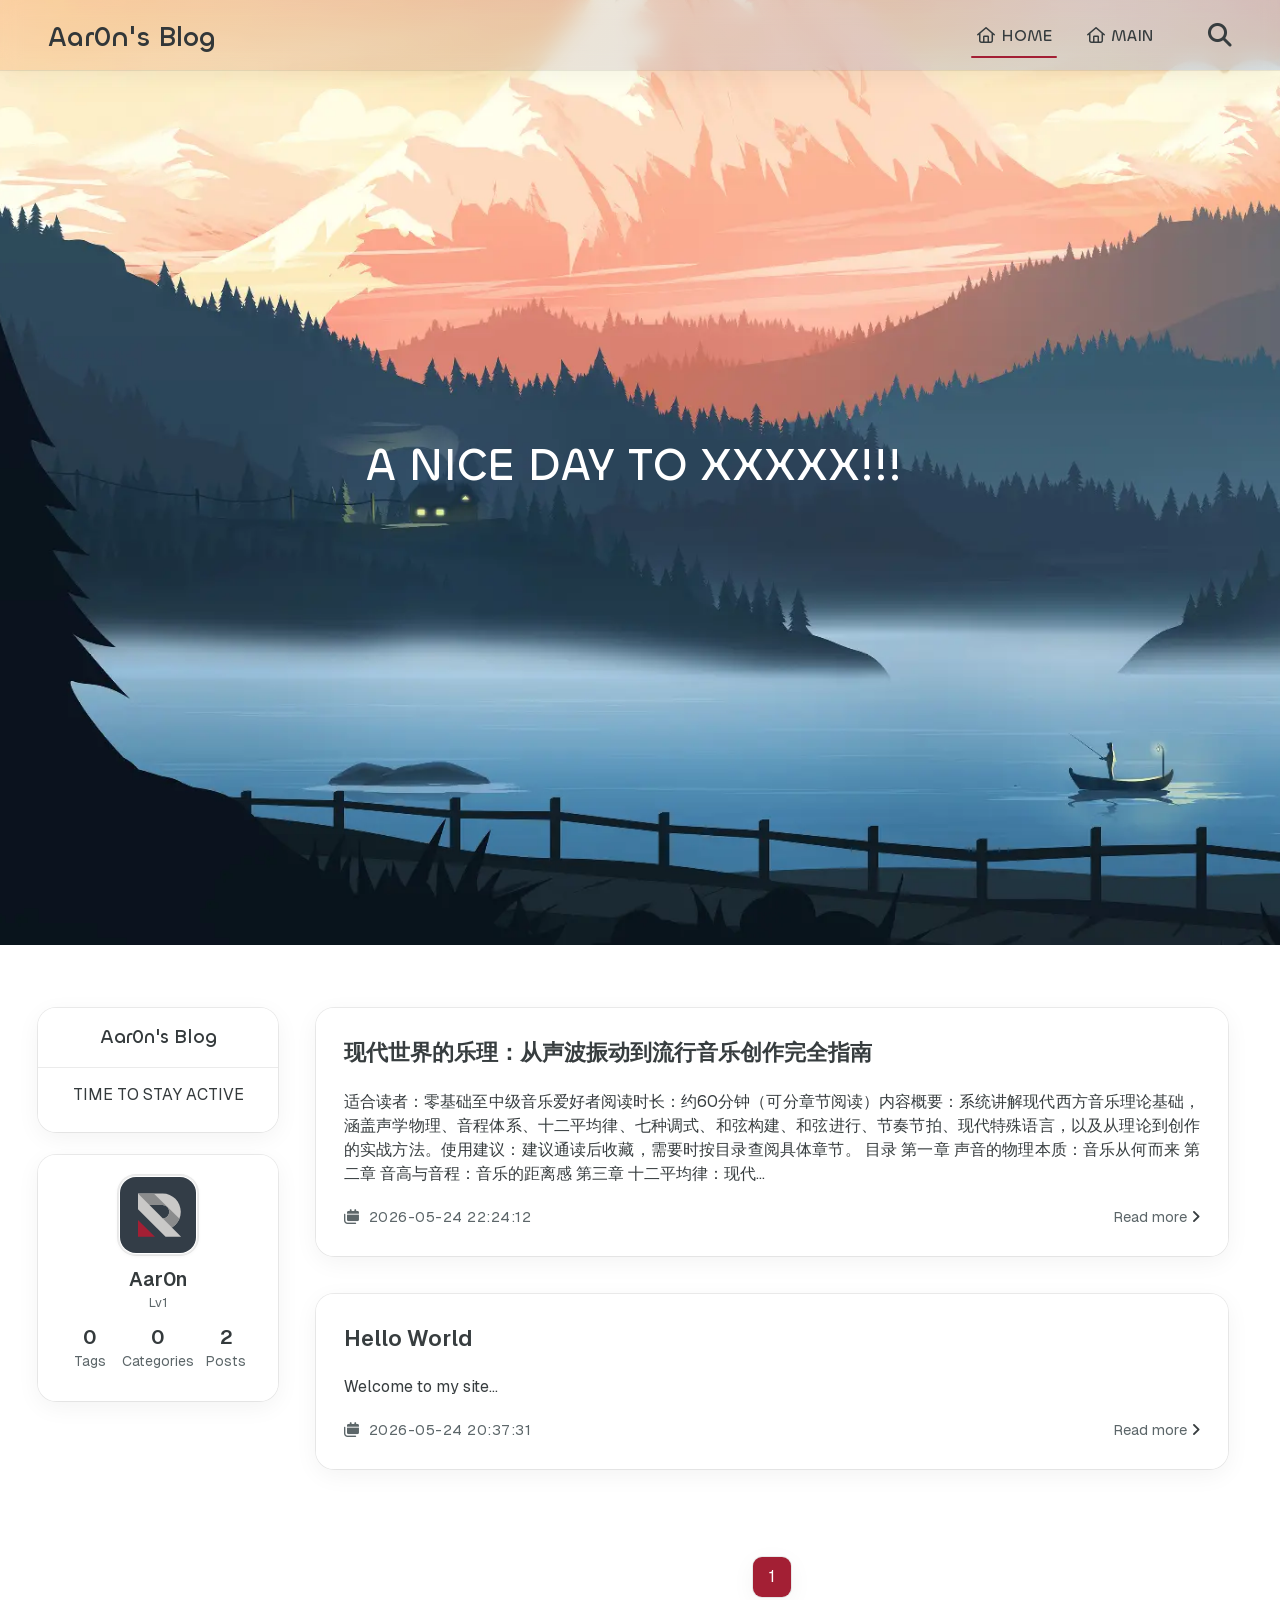
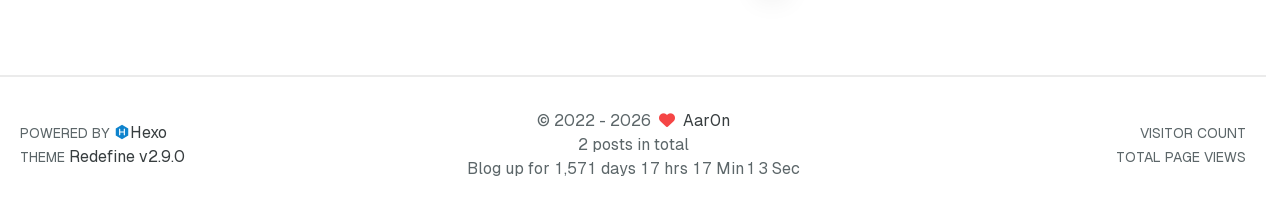
==== commit 3b9fdaca: "Site updated: 2026-05-24 22:31:31" ====
--- a/index.html
+++ b/index.html
@@ -148,7 +148,7 @@
 
     <script id="hexo-configurations">
     window.config = {"hostname":"example.com","root":"/","language":"en"};
-    window.theme = {"articles":{"style":{"font_size":"16px","line_height":1.5,"image_border_radius":"14px","image_alignment":"left","image_caption":false,"link_icon":true,"delete_mask":true,"title_alignment":"left","headings_top_spacing":{"h1":"3.2rem","h2":"2.4rem","h3":"1.9rem","h4":"1.6rem","h5":"1.4rem","h6":"1.3rem"}},"word_count":{"enable":true,"count":true,"min2read":true},"author_label":{"enable":true,"auto":false,"list":[]},"code_block":{"copy":true,"style":"mac","highlight_theme":{"light":"github","dark":"vs2015"},"font":{"enable":false,"family":null,"url":null}},"toc":{"enable":true,"max_depth":3,"number":false,"expand":true,"init_open":false},"copyright":{"enable":true,"default":"cc_by_nc_sa"},"lazyload":true,"pangu_js":false,"recommendation":{"enable":true,"title":"推荐阅读","limit":3,"mobile_limit":2,"placeholder":"/images/wallhaven-wqery6-light.webp","skip_dirs":[]}},"colors":{"primary":"#A31F34","secondary":null,"default_mode":"light"},"global":{"fonts":{"chinese":{"enable":false,"family":null,"url":null},"english":{"enable":false,"family":null,"url":null},"title":{"enable":false,"family":null,"url":null}},"content_max_width":"1000px","sidebar_width":"210px","hover":{"shadow":true,"scale":true},"scroll_progress":{"bar":true,"percentage":true},"website_counter":{"url":"https://cn.vercount.one/js","enable":true,"site_pv":true,"site_uv":true,"post_pv":true},"single_page":true,"preloader":{"enable":true,"custom_message":"EXCITED TO MEET YOU!# Custom message. If empty, the site title will be displayed"},"side_tools":{"gear_rotation":true,"auto_expand":false},"open_graph":{"enable":true,"image":"/images/redefine-og.webp","description":"Hexo Theme Redefine, Redefine Your Hexo Journey."},"google_analytics":{"enable":false,"id":null}},"home_banner":{"enable":true,"style":"fixed","image":{"light":"/images/wallhaven-wqery6-light.webp","dark":"/images/wallhaven-wqery6-dark.webp"},"title":"A NICE DAY TO XXXXX!!!","subtitle":{"text":["---have dreams---have fun---"],"hitokoto":{"enable":false,"show_author":false,"api":"https://v1.hitokoto.cn"},"typing_speed":100,"backing_speed":80,"starting_delay":500,"backing_delay":1500,"loop":true,"smart_backspace":true},"text_color":{"light":"#fff","dark":"#d1d1b6"},"text_style":{"title_size":"2.8rem","subtitle_size":"1.5rem","line_height":1.2},"custom_font":{"enable":false,"family":null,"url":null},"social_links":{"enable":false,"style":"default","links":[{"icon":"fa-brands fa-github","url":null},{"icon":"fa-brands fa-twitter","url":null},{"icon":"fa-solid fa-at","url":"3553319143@qq.com"},{"icon":"fa-brands fa-telegram","url":null},{"icon":"/images/custom-icon.svg","url":null}],"qrs":[{"icon":"fa-brands fa-weixin","qr":null},{"icon":"/images/custom-icon.svg","qr":null}]}},"plugins":{"feed":{"enable":false},"aplayer":{"enable":true,"type":"fixed","audios":[{"name":"Imagine","artist":"John Lennon","url":"https://evan.beee.top/music/Imagine%20-%20John%20Lennon.mp3","cover":"https://evan.beee.top/music/covers/Lennon_Imagine_Sleeve_1975.jpg","lrc":null},{"name":"Something Just Like This","artist":"Coldplay","url":"https://evan.beee.top/music/Something%20Just%20Like%20This%20-%20The%20Chainsmokers%E3%80%81Coldplay.mp3","cover":"https://evan.beee.top/music/covers/Something_Just_Like_This.png"}]},"mermaid":{"enable":false,"version":"11.4.1","theme":{"light":"default","dark":"dark"}}},"version":"2.9.0","navbar":{"auto_hide":true,"color":{"left":"#f78736","right":"#367df7","transparency":35},"width":{"home":"1200px","pages":"1000px"},"links":{"Home":{"path":"/","icon":"fa-regular fa-house"},"MAIN":{"path":"https://www.aar0n-playstation.fun/","icon":"fa-regular fa-house"}},"search":{"enable":true,"preload":true}},"page_templates":{"friends_column":2,"tags_style":"blur","masonry":{"batch_size":12,"initial_batch_size":24}},"home":{"sidebar":{"enable":true,"position":"left","first_item":"menu","announcement":"TIME TO STAY ACTIVE","show_on_mobile":true,"links":null},"article_date_format":"YYYY-MM-DD HH:mm:ss","excerpt_length":200,"categories":{"enable":true,"limit":3},"tags":{"enable":true,"limit":3}},"footer":{"runtime":true,"icon":"<i class=\"fa-solid fa-heart fa-beat\" style=\"--fa-animation-duration: 0.5s; color: #f54545\"></i>","start":"2022/8/17 11:45:14","statistics":true,"customize":null,"icp":{"enable":false,"number":null,"url":null}},"footerStart":"2022/8/17 11:45:14","mermaid":{"style":{"light":"default","dark":"dark"}}};
+    window.theme = {"articles":{"style":{"font_size":"16px","line_height":1.5,"image_border_radius":"14px","image_alignment":"left","image_caption":false,"link_icon":true,"delete_mask":true,"title_alignment":"left","headings_top_spacing":{"h1":"3.2rem","h2":"2.4rem","h3":"1.9rem","h4":"1.6rem","h5":"1.4rem","h6":"1.3rem"}},"word_count":{"enable":true,"count":true,"min2read":true},"author_label":{"enable":true,"auto":false,"list":[]},"code_block":{"copy":true,"style":"mac","highlight_theme":{"light":"github","dark":"vs2015"},"font":{"enable":false,"family":null,"url":null}},"toc":{"enable":true,"max_depth":3,"number":false,"expand":true,"init_open":false},"copyright":{"enable":true,"default":"cc_by_nc_sa"},"lazyload":true,"pangu_js":false,"recommendation":{"enable":true,"title":"推荐阅读","limit":3,"mobile_limit":2,"placeholder":"/images/wallhaven-wqery6-light.webp","skip_dirs":[]}},"colors":{"primary":"#A31F34","secondary":null,"default_mode":"light"},"global":{"fonts":{"chinese":{"enable":false,"family":null,"url":null},"english":{"enable":false,"family":null,"url":null},"title":{"enable":false,"family":null,"url":null}},"content_max_width":"1000px","sidebar_width":"210px","hover":{"shadow":true,"scale":true},"scroll_progress":{"bar":true,"percentage":true},"website_counter":{"url":"https://cn.vercount.one/js","enable":true,"site_pv":true,"site_uv":true,"post_pv":true},"single_page":true,"preloader":{"enable":true,"custom_message":"EXCITED TO MEET YOU!"},"side_tools":{"gear_rotation":true,"auto_expand":false},"open_graph":{"enable":true,"image":"/images/redefine-og.webp","description":"Hexo Theme Redefine, Redefine Your Hexo Journey."},"google_analytics":{"enable":false,"id":null}},"home_banner":{"enable":true,"style":"fixed","image":{"light":"/images/wallhaven-wqery6-light.webp","dark":"/images/wallhaven-wqery6-dark.webp"},"title":"A NICE DAY TO XXXXX!!!","subtitle":{"text":["---have dreams---have fun---"],"hitokoto":{"enable":false,"show_author":false,"api":"https://v1.hitokoto.cn"},"typing_speed":100,"backing_speed":80,"starting_delay":500,"backing_delay":1500,"loop":true,"smart_backspace":true},"text_color":{"light":"#fff","dark":"#d1d1b6"},"text_style":{"title_size":"2.8rem","subtitle_size":"1.5rem","line_height":1.2},"custom_font":{"enable":false,"family":null,"url":null},"social_links":{"enable":false,"style":"default","links":[{"icon":"fa-brands fa-github","url":null},{"icon":"fa-brands fa-twitter","url":null},{"icon":"fa-solid fa-at","url":"3553319143@qq.com"},{"icon":"fa-brands fa-telegram","url":null},{"icon":"/images/custom-icon.svg","url":null}],"qrs":[{"icon":"fa-brands fa-weixin","qr":null},{"icon":"/images/custom-icon.svg","qr":null}]}},"plugins":{"feed":{"enable":false},"aplayer":{"enable":true,"type":"fixed","audios":[{"name":"Imagine","artist":"John Lennon","url":"https://evan.beee.top/music/Imagine%20-%20John%20Lennon.mp3","cover":"https://evan.beee.top/music/covers/Lennon_Imagine_Sleeve_1975.jpg","lrc":null},{"name":"Something Just Like This","artist":"Coldplay","url":"https://evan.beee.top/music/Something%20Just%20Like%20This%20-%20The%20Chainsmokers%E3%80%81Coldplay.mp3","cover":"https://evan.beee.top/music/covers/Something_Just_Like_This.png"}]},"mermaid":{"enable":false,"version":"11.4.1","theme":{"light":"default","dark":"dark"}}},"version":"2.9.0","navbar":{"auto_hide":true,"color":{"left":"#f78736","right":"#367df7","transparency":35},"width":{"home":"1200px","pages":"1000px"},"links":{"Home":{"path":"/","icon":"fa-regular fa-house"},"MAIN":{"path":"https://www.aar0n-playstation.fun/","icon":"fa-regular fa-house"}},"search":{"enable":true,"preload":true}},"page_templates":{"friends_column":2,"tags_style":"blur","masonry":{"batch_size":12,"initial_batch_size":24}},"home":{"sidebar":{"enable":true,"position":"left","first_item":"menu","announcement":"TIME TO STAY ACTIVE","show_on_mobile":true,"links":null},"article_date_format":"YYYY-MM-DD HH:mm:ss","excerpt_length":200,"categories":{"enable":true,"limit":3},"tags":{"enable":true,"limit":3}},"footer":{"runtime":true,"icon":"<i class=\"fa-solid fa-heart fa-beat\" style=\"--fa-animation-duration: 0.5s; color: #f54545\"></i>","start":"2022/8/17 11:45:14","statistics":true,"customize":null,"icp":{"enable":false,"number":null,"url":null}},"footerStart":"2022/8/17 11:45:14","mermaid":{"style":{"light":"default","dark":"dark"}}};
     window.lang_ago = {"second":"%s seconds ago","minute":"%s minutes ago","hour":"%s hours ago","day":"%s days ago","week":"%s weeks ago","month":"%s months ago","year":"%s years ago"};
     window.i18n = {"search":"Search...","toc":"On this page","prev":"Prev","next":"Next","prev_posts":"Prev posts","next_posts":"Next posts","page":"Page %d","recent_posts":"Recent Posts","share":"Share","powered_by":"POWERED BY %s","theme":"THEME","rss_feed":"RSS Feed","category":"Category","categories":"Categories","tag":"Tag","tags":"Tags","post":"Post","posts":"Posts","tagcloud":"Tag Cloud","comment":"Comment","comments":"Comments","home":"Home","archive":"Archive","archives":"Archives","top":"TOP","sticky":"Sticky","go-back-home":"Go Back Home","masonry_loading":"Loading photos...","image_viewer":"Image viewer","close":"Close","exif":{"title":"EXIF","cards":{"camera":"Camera","lens":"Lens","exposure":"Exposure","other":"Other"},"fields":{"make":"Brand","model":"Model","date_taken":"Date taken","lens_model":"Lens","focal_length":"Focal length","focus_mode":"Focus mode","shutter":"Shutter","aperture":"Aperture","iso":"ISO","exposure_program":"Exposure program","exposure_compensation":"Exposure compensation","metering_mode":"Metering mode","flash":"Flash","white_balance":"White balance","latitude":"Latitude","longitude":"Longitude","altitude":"Altitude"},"status":{"loading":"Loading...","no_exif":"No EXIF available","library_missing":"EXIF library not loaded","image_source_missing":"Image source unavailable","unavailable":"EXIF unavailable (blocked by CORS or missing metadata)","flag_unavailable":"EXIF unavailable"}},"about":"About","changelog":"Changelog","links":"Links","link":"Link","friends":"Friends","friend":"Friend","timeline":"Timeline","shuoshuo":"Shuoshuo","bookmarks":"Bookmarks","site_uv":"VISITOR COUNT","site_pv":"TOTAL PAGE VIEWS","read_more":"Read more","wordcount":"Words","min2read":"Mins","status":"Status","runtime":"Blog up for","days":"days","hours":"hrs","minutes":"Min","seconds":"Sec","optimized_by":"and Optimized by Evan","rights":"All Rights Reserved","site_posts":"%s posts in total","site_wordcount":"%s words in total","copyright":{"author":"Author","title":"Title","link":"Link","create_time":"Created at","update_time":"Updated at","license_title":"License","license_content":"This work is licensed under %s.","all_rights_reserved":"All Rights Reserved &#169; %s","public_domain":"This work is in the public domain."},"ago":{"second":"%s seconds ago","minute":"%s minutes ago","hour":"%s hours ago","day":"%s days ago","week":"%s weeks ago","month":"%s months ago","year":"%s years ago"},"create_time":"Created","update_time":"Updated","expired":"This post is written %s days ago, and the content may not be up to date."};
     window.data = {"masonry":false};
@@ -257,7 +257,7 @@
 
 <div class="preloader">
     <h2 class="ml13">
-        EXCITED TO MEET YOU!# Custom message. If empty, the site title will be displayed
+        EXCITED TO MEET YOU!
     </h2>
     <script>
         var textWrapper = document.querySelector('.ml13');
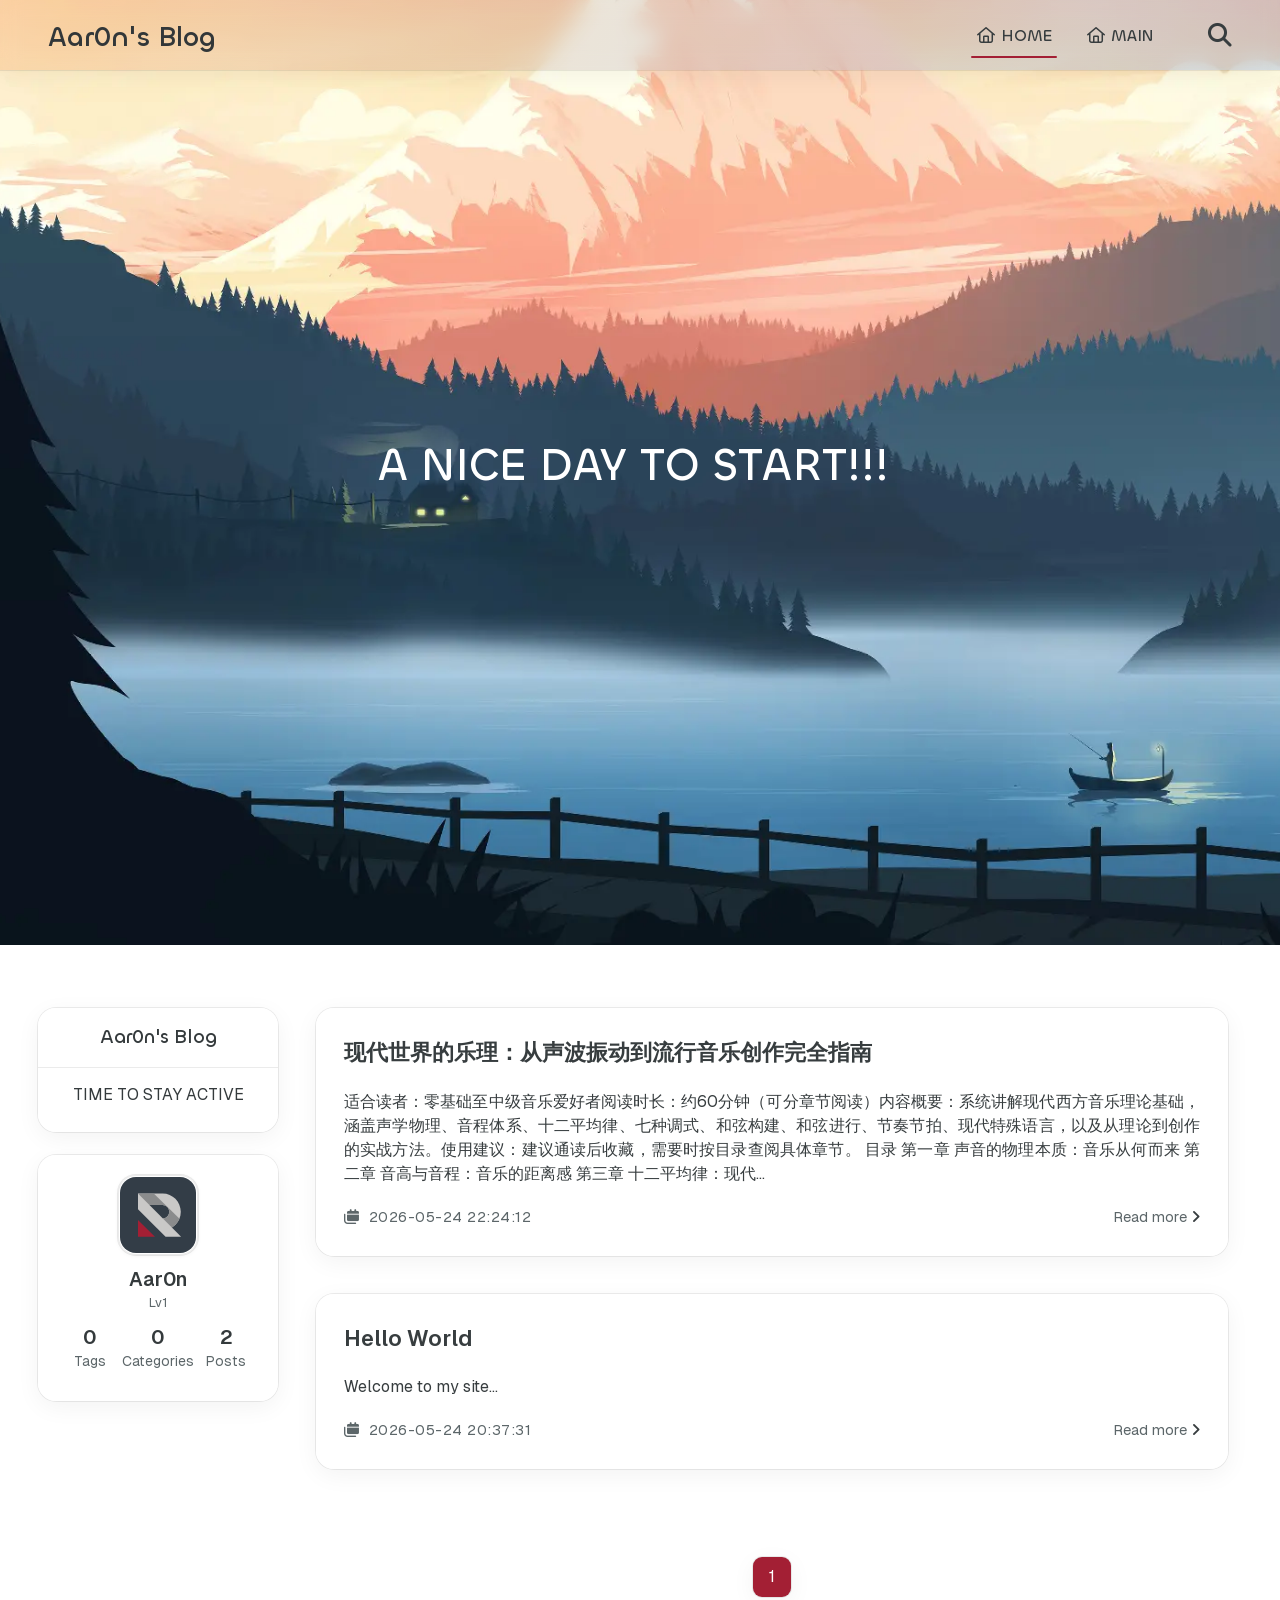
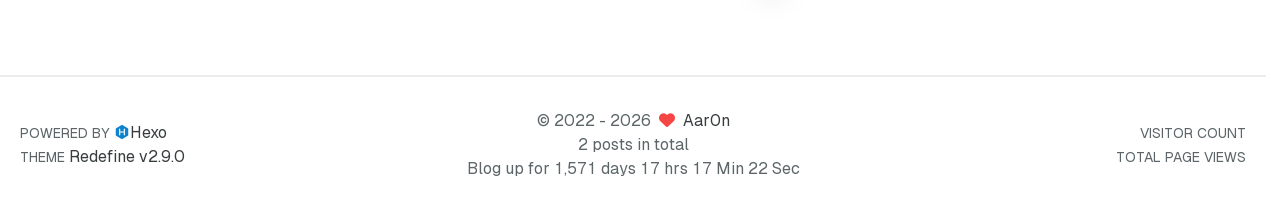
==== commit 8a0d1c79: "Site updated: 2026-05-24 22:33:48" ====
--- a/index.html
+++ b/index.html
@@ -148,7 +148,7 @@
 
     <script id="hexo-configurations">
     window.config = {"hostname":"example.com","root":"/","language":"en"};
-    window.theme = {"articles":{"style":{"font_size":"16px","line_height":1.5,"image_border_radius":"14px","image_alignment":"left","image_caption":false,"link_icon":true,"delete_mask":true,"title_alignment":"left","headings_top_spacing":{"h1":"3.2rem","h2":"2.4rem","h3":"1.9rem","h4":"1.6rem","h5":"1.4rem","h6":"1.3rem"}},"word_count":{"enable":true,"count":true,"min2read":true},"author_label":{"enable":true,"auto":false,"list":[]},"code_block":{"copy":true,"style":"mac","highlight_theme":{"light":"github","dark":"vs2015"},"font":{"enable":false,"family":null,"url":null}},"toc":{"enable":true,"max_depth":3,"number":false,"expand":true,"init_open":false},"copyright":{"enable":true,"default":"cc_by_nc_sa"},"lazyload":true,"pangu_js":false,"recommendation":{"enable":true,"title":"推荐阅读","limit":3,"mobile_limit":2,"placeholder":"/images/wallhaven-wqery6-light.webp","skip_dirs":[]}},"colors":{"primary":"#A31F34","secondary":null,"default_mode":"light"},"global":{"fonts":{"chinese":{"enable":false,"family":null,"url":null},"english":{"enable":false,"family":null,"url":null},"title":{"enable":false,"family":null,"url":null}},"content_max_width":"1000px","sidebar_width":"210px","hover":{"shadow":true,"scale":true},"scroll_progress":{"bar":true,"percentage":true},"website_counter":{"url":"https://cn.vercount.one/js","enable":true,"site_pv":true,"site_uv":true,"post_pv":true},"single_page":true,"preloader":{"enable":true,"custom_message":"EXCITED TO MEET YOU!"},"side_tools":{"gear_rotation":true,"auto_expand":false},"open_graph":{"enable":true,"image":"/images/redefine-og.webp","description":"Hexo Theme Redefine, Redefine Your Hexo Journey."},"google_analytics":{"enable":false,"id":null}},"home_banner":{"enable":true,"style":"fixed","image":{"light":"/images/wallhaven-wqery6-light.webp","dark":"/images/wallhaven-wqery6-dark.webp"},"title":"A NICE DAY TO XXXXX!!!","subtitle":{"text":["---have dreams---have fun---"],"hitokoto":{"enable":false,"show_author":false,"api":"https://v1.hitokoto.cn"},"typing_speed":100,"backing_speed":80,"starting_delay":500,"backing_delay":1500,"loop":true,"smart_backspace":true},"text_color":{"light":"#fff","dark":"#d1d1b6"},"text_style":{"title_size":"2.8rem","subtitle_size":"1.5rem","line_height":1.2},"custom_font":{"enable":false,"family":null,"url":null},"social_links":{"enable":false,"style":"default","links":[{"icon":"fa-brands fa-github","url":null},{"icon":"fa-brands fa-twitter","url":null},{"icon":"fa-solid fa-at","url":"3553319143@qq.com"},{"icon":"fa-brands fa-telegram","url":null},{"icon":"/images/custom-icon.svg","url":null}],"qrs":[{"icon":"fa-brands fa-weixin","qr":null},{"icon":"/images/custom-icon.svg","qr":null}]}},"plugins":{"feed":{"enable":false},"aplayer":{"enable":true,"type":"fixed","audios":[{"name":"Imagine","artist":"John Lennon","url":"https://evan.beee.top/music/Imagine%20-%20John%20Lennon.mp3","cover":"https://evan.beee.top/music/covers/Lennon_Imagine_Sleeve_1975.jpg","lrc":null},{"name":"Something Just Like This","artist":"Coldplay","url":"https://evan.beee.top/music/Something%20Just%20Like%20This%20-%20The%20Chainsmokers%E3%80%81Coldplay.mp3","cover":"https://evan.beee.top/music/covers/Something_Just_Like_This.png"}]},"mermaid":{"enable":false,"version":"11.4.1","theme":{"light":"default","dark":"dark"}}},"version":"2.9.0","navbar":{"auto_hide":true,"color":{"left":"#f78736","right":"#367df7","transparency":35},"width":{"home":"1200px","pages":"1000px"},"links":{"Home":{"path":"/","icon":"fa-regular fa-house"},"MAIN":{"path":"https://www.aar0n-playstation.fun/","icon":"fa-regular fa-house"}},"search":{"enable":true,"preload":true}},"page_templates":{"friends_column":2,"tags_style":"blur","masonry":{"batch_size":12,"initial_batch_size":24}},"home":{"sidebar":{"enable":true,"position":"left","first_item":"menu","announcement":"TIME TO STAY ACTIVE","show_on_mobile":true,"links":null},"article_date_format":"YYYY-MM-DD HH:mm:ss","excerpt_length":200,"categories":{"enable":true,"limit":3},"tags":{"enable":true,"limit":3}},"footer":{"runtime":true,"icon":"<i class=\"fa-solid fa-heart fa-beat\" style=\"--fa-animation-duration: 0.5s; color: #f54545\"></i>","start":"2022/8/17 11:45:14","statistics":true,"customize":null,"icp":{"enable":false,"number":null,"url":null}},"footerStart":"2022/8/17 11:45:14","mermaid":{"style":{"light":"default","dark":"dark"}}};
+    window.theme = {"articles":{"style":{"font_size":"16px","line_height":1.5,"image_border_radius":"14px","image_alignment":"left","image_caption":false,"link_icon":true,"delete_mask":true,"title_alignment":"left","headings_top_spacing":{"h1":"3.2rem","h2":"2.4rem","h3":"1.9rem","h4":"1.6rem","h5":"1.4rem","h6":"1.3rem"}},"word_count":{"enable":true,"count":true,"min2read":true},"author_label":{"enable":true,"auto":false,"list":[]},"code_block":{"copy":true,"style":"mac","highlight_theme":{"light":"github","dark":"vs2015"},"font":{"enable":false,"family":null,"url":null}},"toc":{"enable":true,"max_depth":3,"number":false,"expand":true,"init_open":false},"copyright":{"enable":true,"default":"cc_by_nc_sa"},"lazyload":true,"pangu_js":false,"recommendation":{"enable":true,"title":"推荐阅读","limit":3,"mobile_limit":2,"placeholder":"/images/wallhaven-wqery6-light.webp","skip_dirs":[]}},"colors":{"primary":"#A31F34","secondary":null,"default_mode":"light"},"global":{"fonts":{"chinese":{"enable":false,"family":null,"url":null},"english":{"enable":false,"family":null,"url":null},"title":{"enable":false,"family":null,"url":null}},"content_max_width":"1000px","sidebar_width":"210px","hover":{"shadow":true,"scale":true},"scroll_progress":{"bar":true,"percentage":true},"website_counter":{"url":"https://cn.vercount.one/js","enable":true,"site_pv":true,"site_uv":true,"post_pv":true},"single_page":true,"preloader":{"enable":true,"custom_message":"EXCITED TO MEET YOU!"},"side_tools":{"gear_rotation":true,"auto_expand":false},"open_graph":{"enable":true,"image":"/images/redefine-og.webp","description":"Hexo Theme Redefine, Redefine Your Hexo Journey."},"google_analytics":{"enable":false,"id":null}},"home_banner":{"enable":true,"style":"fixed","image":{"light":"/images/wallhaven-wqery6-light.webp","dark":"/images/wallhaven-wqery6-dark.webp"},"title":"A NICE DAY TO START!!!","subtitle":{"text":["---have dreams---have fun---"],"hitokoto":{"enable":false,"show_author":false,"api":"https://v1.hitokoto.cn"},"typing_speed":100,"backing_speed":80,"starting_delay":500,"backing_delay":1500,"loop":true,"smart_backspace":true},"text_color":{"light":"#fff","dark":"#d1d1b6"},"text_style":{"title_size":"2.8rem","subtitle_size":"1.5rem","line_height":1.2},"custom_font":{"enable":false,"family":null,"url":null},"social_links":{"enable":false,"style":"default","links":[{"icon":"fa-brands fa-github","url":null},{"icon":"fa-brands fa-twitter","url":null},{"icon":"fa-solid fa-at","url":"3553319143@qq.com"},{"icon":"fa-brands fa-telegram","url":null},{"icon":"/images/custom-icon.svg","url":null}],"qrs":[{"icon":"fa-brands fa-weixin","qr":null},{"icon":"/images/custom-icon.svg","qr":null}]}},"plugins":{"feed":{"enable":false},"aplayer":{"enable":true,"type":"fixed","audios":[{"name":"Imagine","artist":"John Lennon","url":"https://evan.beee.top/music/Imagine%20-%20John%20Lennon.mp3","cover":"https://evan.beee.top/music/covers/Lennon_Imagine_Sleeve_1975.jpg","lrc":null},{"name":"Something Just Like This","artist":"Coldplay","url":"https://evan.beee.top/music/Something%20Just%20Like%20This%20-%20The%20Chainsmokers%E3%80%81Coldplay.mp3","cover":"https://evan.beee.top/music/covers/Something_Just_Like_This.png"}]},"mermaid":{"enable":false,"version":"11.4.1","theme":{"light":"default","dark":"dark"}}},"version":"2.9.0","navbar":{"auto_hide":true,"color":{"left":"#f78736","right":"#367df7","transparency":35},"width":{"home":"1200px","pages":"1000px"},"links":{"Home":{"path":"/","icon":"fa-regular fa-house"},"MAIN":{"path":"https://www.aar0n-playstation.fun/","icon":"fa-regular fa-house"}},"search":{"enable":true,"preload":true}},"page_templates":{"friends_column":2,"tags_style":"blur","masonry":{"batch_size":12,"initial_batch_size":24}},"home":{"sidebar":{"enable":true,"position":"left","first_item":"menu","announcement":"TIME TO STAY ACTIVE","show_on_mobile":true,"links":null},"article_date_format":"YYYY-MM-DD HH:mm:ss","excerpt_length":200,"categories":{"enable":true,"limit":3},"tags":{"enable":true,"limit":3}},"footer":{"runtime":true,"icon":"<i class=\"fa-solid fa-heart fa-beat\" style=\"--fa-animation-duration: 0.5s; color: #f54545\"></i>","start":"2022/8/17 11:45:14","statistics":true,"customize":null,"icp":{"enable":false,"number":null,"url":null}},"footerStart":"2022/8/17 11:45:14","mermaid":{"style":{"light":"default","dark":"dark"}}};
     window.lang_ago = {"second":"%s seconds ago","minute":"%s minutes ago","hour":"%s hours ago","day":"%s days ago","week":"%s weeks ago","month":"%s months ago","year":"%s years ago"};
     window.i18n = {"search":"Search...","toc":"On this page","prev":"Prev","next":"Next","prev_posts":"Prev posts","next_posts":"Next posts","page":"Page %d","recent_posts":"Recent Posts","share":"Share","powered_by":"POWERED BY %s","theme":"THEME","rss_feed":"RSS Feed","category":"Category","categories":"Categories","tag":"Tag","tags":"Tags","post":"Post","posts":"Posts","tagcloud":"Tag Cloud","comment":"Comment","comments":"Comments","home":"Home","archive":"Archive","archives":"Archives","top":"TOP","sticky":"Sticky","go-back-home":"Go Back Home","masonry_loading":"Loading photos...","image_viewer":"Image viewer","close":"Close","exif":{"title":"EXIF","cards":{"camera":"Camera","lens":"Lens","exposure":"Exposure","other":"Other"},"fields":{"make":"Brand","model":"Model","date_taken":"Date taken","lens_model":"Lens","focal_length":"Focal length","focus_mode":"Focus mode","shutter":"Shutter","aperture":"Aperture","iso":"ISO","exposure_program":"Exposure program","exposure_compensation":"Exposure compensation","metering_mode":"Metering mode","flash":"Flash","white_balance":"White balance","latitude":"Latitude","longitude":"Longitude","altitude":"Altitude"},"status":{"loading":"Loading...","no_exif":"No EXIF available","library_missing":"EXIF library not loaded","image_source_missing":"Image source unavailable","unavailable":"EXIF unavailable (blocked by CORS or missing metadata)","flag_unavailable":"EXIF unavailable"}},"about":"About","changelog":"Changelog","links":"Links","link":"Link","friends":"Friends","friend":"Friend","timeline":"Timeline","shuoshuo":"Shuoshuo","bookmarks":"Bookmarks","site_uv":"VISITOR COUNT","site_pv":"TOTAL PAGE VIEWS","read_more":"Read more","wordcount":"Words","min2read":"Mins","status":"Status","runtime":"Blog up for","days":"days","hours":"hrs","minutes":"Min","seconds":"Sec","optimized_by":"and Optimized by Evan","rights":"All Rights Reserved","site_posts":"%s posts in total","site_wordcount":"%s words in total","copyright":{"author":"Author","title":"Title","link":"Link","create_time":"Created at","update_time":"Updated at","license_title":"License","license_content":"This work is licensed under %s.","all_rights_reserved":"All Rights Reserved &#169; %s","public_domain":"This work is in the public domain."},"ago":{"second":"%s seconds ago","minute":"%s minutes ago","hour":"%s hours ago","day":"%s days ago","week":"%s weeks ago","month":"%s months ago","year":"%s years ago"},"create_time":"Created","update_time":"Updated","expired":"This post is written %s days ago, and the content may not be up to date."};
     window.data = {"masonry":false};
@@ -378,7 +378,7 @@
         <div class="description flex flex-col justify-center items-center w-screen font-medium text-center"
         
         >
-            A NICE DAY TO XXXXX!!!
+            A NICE DAY TO START!!!
             
             
             
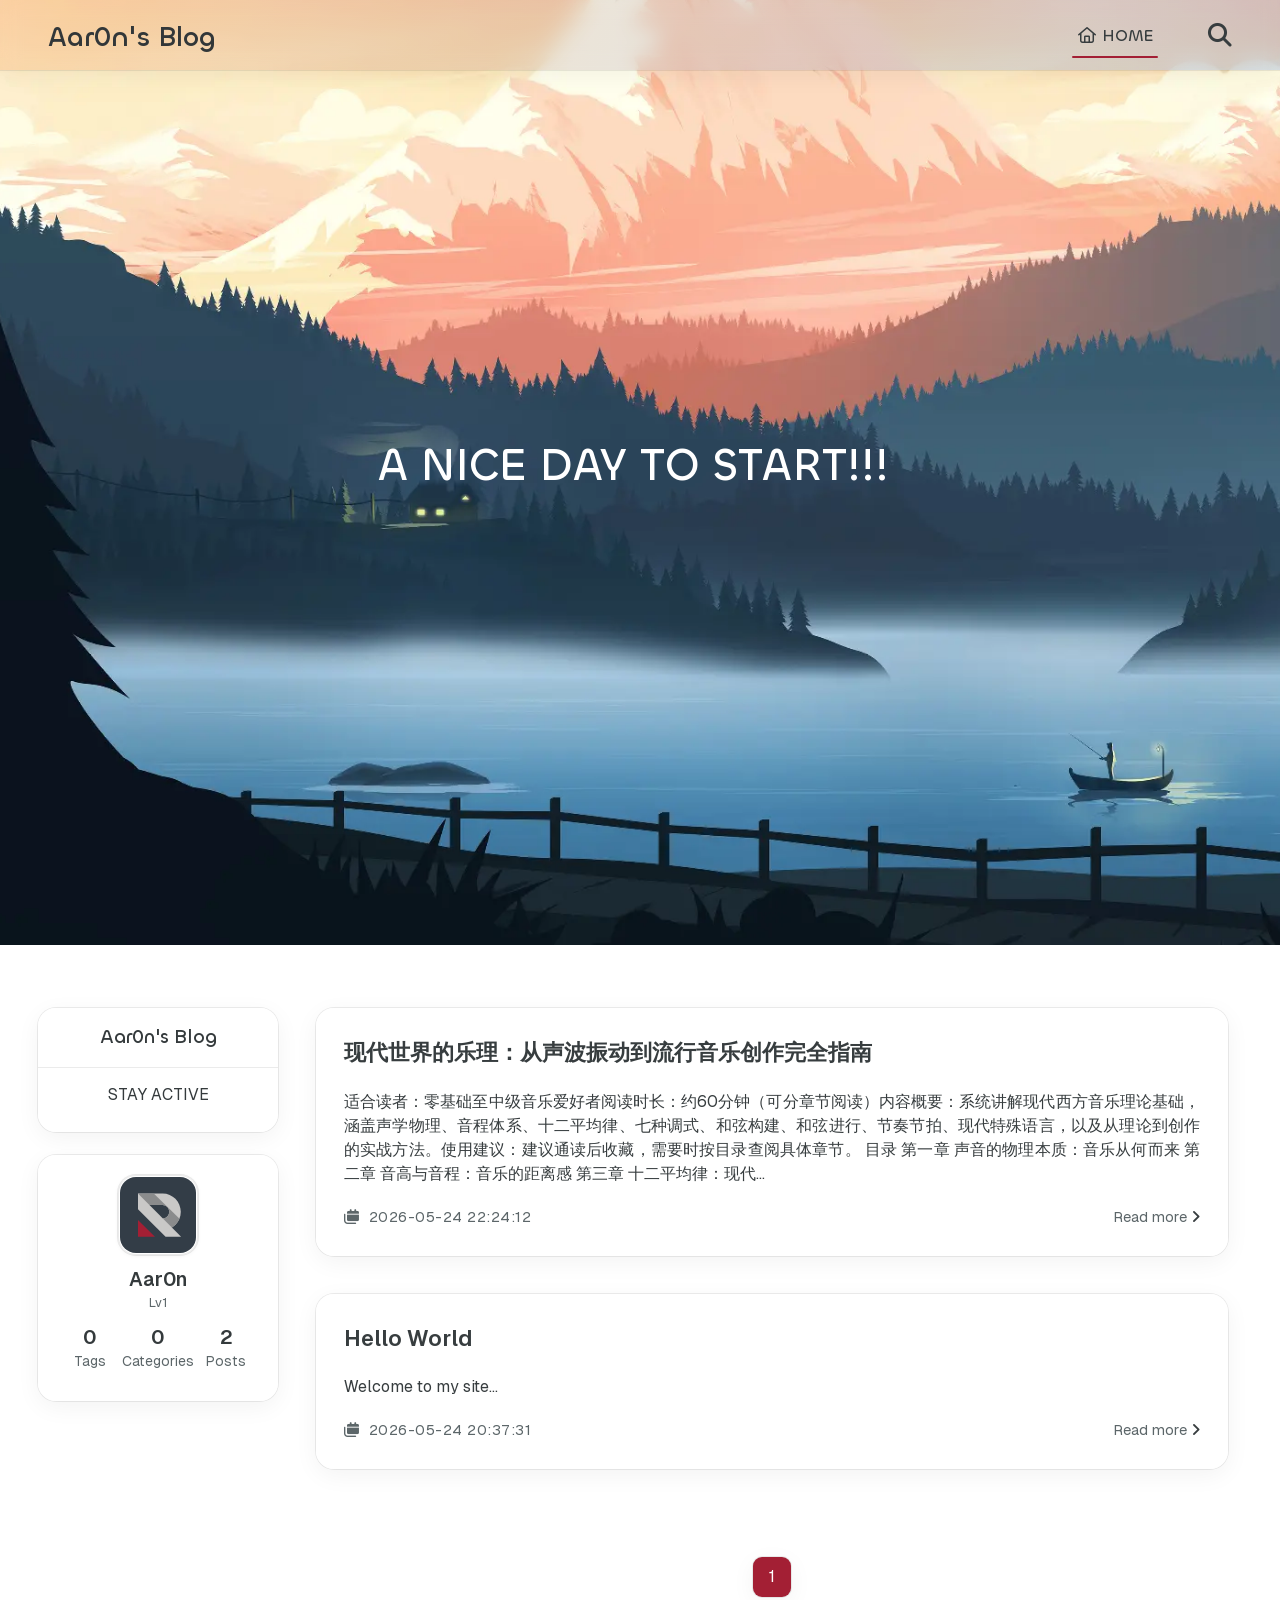
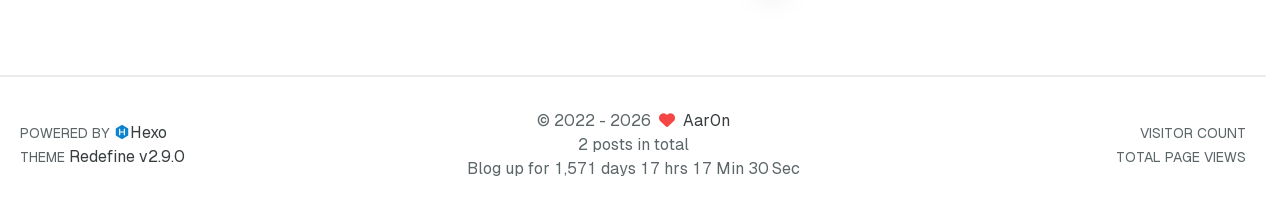
==== commit 642c9489: "Site updated: 2026-05-24 22:46:53" ====
--- a/index.html
+++ b/index.html
@@ -148,7 +148,7 @@
 
     <script id="hexo-configurations">
     window.config = {"hostname":"example.com","root":"/","language":"en"};
-    window.theme = {"articles":{"style":{"font_size":"16px","line_height":1.5,"image_border_radius":"14px","image_alignment":"left","image_caption":false,"link_icon":true,"delete_mask":true,"title_alignment":"left","headings_top_spacing":{"h1":"3.2rem","h2":"2.4rem","h3":"1.9rem","h4":"1.6rem","h5":"1.4rem","h6":"1.3rem"}},"word_count":{"enable":true,"count":true,"min2read":true},"author_label":{"enable":true,"auto":false,"list":[]},"code_block":{"copy":true,"style":"mac","highlight_theme":{"light":"github","dark":"vs2015"},"font":{"enable":false,"family":null,"url":null}},"toc":{"enable":true,"max_depth":3,"number":false,"expand":true,"init_open":false},"copyright":{"enable":true,"default":"cc_by_nc_sa"},"lazyload":true,"pangu_js":false,"recommendation":{"enable":true,"title":"推荐阅读","limit":3,"mobile_limit":2,"placeholder":"/images/wallhaven-wqery6-light.webp","skip_dirs":[]}},"colors":{"primary":"#A31F34","secondary":null,"default_mode":"light"},"global":{"fonts":{"chinese":{"enable":false,"family":null,"url":null},"english":{"enable":false,"family":null,"url":null},"title":{"enable":false,"family":null,"url":null}},"content_max_width":"1000px","sidebar_width":"210px","hover":{"shadow":true,"scale":true},"scroll_progress":{"bar":true,"percentage":true},"website_counter":{"url":"https://cn.vercount.one/js","enable":true,"site_pv":true,"site_uv":true,"post_pv":true},"single_page":true,"preloader":{"enable":true,"custom_message":"EXCITED TO MEET YOU!"},"side_tools":{"gear_rotation":true,"auto_expand":false},"open_graph":{"enable":true,"image":"/images/redefine-og.webp","description":"Hexo Theme Redefine, Redefine Your Hexo Journey."},"google_analytics":{"enable":false,"id":null}},"home_banner":{"enable":true,"style":"fixed","image":{"light":"/images/wallhaven-wqery6-light.webp","dark":"/images/wallhaven-wqery6-dark.webp"},"title":"A NICE DAY TO START!!!","subtitle":{"text":["---have dreams---have fun---"],"hitokoto":{"enable":false,"show_author":false,"api":"https://v1.hitokoto.cn"},"typing_speed":100,"backing_speed":80,"starting_delay":500,"backing_delay":1500,"loop":true,"smart_backspace":true},"text_color":{"light":"#fff","dark":"#d1d1b6"},"text_style":{"title_size":"2.8rem","subtitle_size":"1.5rem","line_height":1.2},"custom_font":{"enable":false,"family":null,"url":null},"social_links":{"enable":false,"style":"default","links":[{"icon":"fa-brands fa-github","url":null},{"icon":"fa-brands fa-twitter","url":null},{"icon":"fa-solid fa-at","url":"3553319143@qq.com"},{"icon":"fa-brands fa-telegram","url":null},{"icon":"/images/custom-icon.svg","url":null}],"qrs":[{"icon":"fa-brands fa-weixin","qr":null},{"icon":"/images/custom-icon.svg","qr":null}]}},"plugins":{"feed":{"enable":false},"aplayer":{"enable":true,"type":"fixed","audios":[{"name":"Imagine","artist":"John Lennon","url":"https://evan.beee.top/music/Imagine%20-%20John%20Lennon.mp3","cover":"https://evan.beee.top/music/covers/Lennon_Imagine_Sleeve_1975.jpg","lrc":null},{"name":"Something Just Like This","artist":"Coldplay","url":"https://evan.beee.top/music/Something%20Just%20Like%20This%20-%20The%20Chainsmokers%E3%80%81Coldplay.mp3","cover":"https://evan.beee.top/music/covers/Something_Just_Like_This.png"}]},"mermaid":{"enable":false,"version":"11.4.1","theme":{"light":"default","dark":"dark"}}},"version":"2.9.0","navbar":{"auto_hide":true,"color":{"left":"#f78736","right":"#367df7","transparency":35},"width":{"home":"1200px","pages":"1000px"},"links":{"Home":{"path":"/","icon":"fa-regular fa-house"},"MAIN":{"path":"https://www.aar0n-playstation.fun/","icon":"fa-regular fa-house"}},"search":{"enable":true,"preload":true}},"page_templates":{"friends_column":2,"tags_style":"blur","masonry":{"batch_size":12,"initial_batch_size":24}},"home":{"sidebar":{"enable":true,"position":"left","first_item":"menu","announcement":"TIME TO STAY ACTIVE","show_on_mobile":true,"links":null},"article_date_format":"YYYY-MM-DD HH:mm:ss","excerpt_length":200,"categories":{"enable":true,"limit":3},"tags":{"enable":true,"limit":3}},"footer":{"runtime":true,"icon":"<i class=\"fa-solid fa-heart fa-beat\" style=\"--fa-animation-duration: 0.5s; color: #f54545\"></i>","start":"2022/8/17 11:45:14","statistics":true,"customize":null,"icp":{"enable":false,"number":null,"url":null}},"footerStart":"2022/8/17 11:45:14","mermaid":{"style":{"light":"default","dark":"dark"}}};
+    window.theme = {"articles":{"style":{"font_size":"16px","line_height":1.5,"image_border_radius":"14px","image_alignment":"left","image_caption":false,"link_icon":true,"delete_mask":true,"title_alignment":"left","headings_top_spacing":{"h1":"3.2rem","h2":"2.4rem","h3":"1.9rem","h4":"1.6rem","h5":"1.4rem","h6":"1.3rem"}},"word_count":{"enable":true,"count":true,"min2read":true},"author_label":{"enable":true,"auto":false,"list":[]},"code_block":{"copy":true,"style":"mac","highlight_theme":{"light":"github","dark":"vs2015"},"font":{"enable":false,"family":null,"url":null}},"toc":{"enable":true,"max_depth":3,"number":false,"expand":true,"init_open":false},"copyright":{"enable":true,"default":"cc_by_nc_sa"},"lazyload":true,"pangu_js":false,"recommendation":{"enable":true,"title":"推荐阅读","limit":3,"mobile_limit":2,"placeholder":"/images/wallhaven-wqery6-light.webp","skip_dirs":[]}},"colors":{"primary":"#A31F34","secondary":null,"default_mode":"light"},"global":{"fonts":{"chinese":{"enable":false,"family":null,"url":null},"english":{"enable":false,"family":null,"url":null},"title":{"enable":false,"family":null,"url":null}},"content_max_width":"1000px","sidebar_width":"210px","hover":{"shadow":true,"scale":true},"scroll_progress":{"bar":true,"percentage":true},"website_counter":{"url":"https://cn.vercount.one/js","enable":true,"site_pv":true,"site_uv":true,"post_pv":true},"single_page":true,"preloader":{"enable":true,"custom_message":"EXCITED TO MEET YOU!"},"side_tools":{"gear_rotation":true,"auto_expand":false},"open_graph":{"enable":true,"image":"/images/redefine-og.webp","description":"Hexo Theme Redefine, Redefine Your Hexo Journey."},"google_analytics":{"enable":false,"id":null}},"home_banner":{"enable":true,"style":"fixed","image":{"light":"/images/wallhaven-wqery6-light.webp","dark":"/images/wallhaven-wqery6-dark.webp"},"title":"A NICE DAY TO START!!!","subtitle":{"text":["---have dreams---have fun---"],"hitokoto":{"enable":false,"show_author":false,"api":"https://v1.hitokoto.cn"},"typing_speed":100,"backing_speed":80,"starting_delay":500,"backing_delay":1500,"loop":true,"smart_backspace":true},"text_color":{"light":"#fff","dark":"#d1d1b6"},"text_style":{"title_size":"2.8rem","subtitle_size":"1.5rem","line_height":1.2},"custom_font":{"enable":false,"family":null,"url":null},"social_links":{"enable":false,"style":"default","links":[{"icon":"fa-brands fa-github","url":null},{"icon":"fa-brands fa-twitter","url":null},{"icon":"fa-solid fa-at","url":"3553319143@qq.com"},{"icon":"fa-brands fa-telegram","url":null},{"icon":"/images/custom-icon.svg","url":null}],"qrs":[{"icon":"fa-brands fa-weixin","qr":null},{"icon":"/images/custom-icon.svg","qr":null}]}},"plugins":{"feed":{"enable":false},"aplayer":{"enable":true,"type":"fixed","audios":[{"name":"Imagine","artist":"John Lennon","url":"https://evan.beee.top/music/Imagine%20-%20John%20Lennon.mp3","cover":"https://evan.beee.top/music/covers/Lennon_Imagine_Sleeve_1975.jpg","lrc":null},{"name":"Something Just Like This","artist":"Coldplay","url":"https://evan.beee.top/music/Something%20Just%20Like%20This%20-%20The%20Chainsmokers%E3%80%81Coldplay.mp3","cover":"https://evan.beee.top/music/covers/Something_Just_Like_This.png"}]},"mermaid":{"enable":false,"version":"11.4.1","theme":{"light":"default","dark":"dark"}}},"version":"2.9.0","navbar":{"auto_hide":true,"color":{"left":"#f78736","right":"#367df7","transparency":35},"width":{"home":"1200px","pages":"1000px"},"links":{"Home":{"path":"/","icon":"fa-regular fa-house"}},"search":{"enable":true,"preload":true}},"page_templates":{"friends_column":2,"tags_style":"blur","masonry":{"batch_size":12,"initial_batch_size":24}},"home":{"sidebar":{"enable":true,"position":"left","first_item":"menu","announcement":"STAY ACTIVE","show_on_mobile":true,"links":null},"article_date_format":"YYYY-MM-DD HH:mm:ss","excerpt_length":200,"categories":{"enable":true,"limit":3},"tags":{"enable":true,"limit":3}},"footer":{"runtime":true,"icon":"<i class=\"fa-solid fa-heart fa-beat\" style=\"--fa-animation-duration: 0.5s; color: #f54545\"></i>","start":"2022/8/17 11:45:14","statistics":true,"customize":null,"icp":{"enable":false,"number":null,"url":null}},"footerStart":"2022/8/17 11:45:14","mermaid":{"style":{"light":"default","dark":"dark"}}};
     window.lang_ago = {"second":"%s seconds ago","minute":"%s minutes ago","hour":"%s hours ago","day":"%s days ago","week":"%s weeks ago","month":"%s months ago","year":"%s years ago"};
     window.i18n = {"search":"Search...","toc":"On this page","prev":"Prev","next":"Next","prev_posts":"Prev posts","next_posts":"Next posts","page":"Page %d","recent_posts":"Recent Posts","share":"Share","powered_by":"POWERED BY %s","theme":"THEME","rss_feed":"RSS Feed","category":"Category","categories":"Categories","tag":"Tag","tags":"Tags","post":"Post","posts":"Posts","tagcloud":"Tag Cloud","comment":"Comment","comments":"Comments","home":"Home","archive":"Archive","archives":"Archives","top":"TOP","sticky":"Sticky","go-back-home":"Go Back Home","masonry_loading":"Loading photos...","image_viewer":"Image viewer","close":"Close","exif":{"title":"EXIF","cards":{"camera":"Camera","lens":"Lens","exposure":"Exposure","other":"Other"},"fields":{"make":"Brand","model":"Model","date_taken":"Date taken","lens_model":"Lens","focal_length":"Focal length","focus_mode":"Focus mode","shutter":"Shutter","aperture":"Aperture","iso":"ISO","exposure_program":"Exposure program","exposure_compensation":"Exposure compensation","metering_mode":"Metering mode","flash":"Flash","white_balance":"White balance","latitude":"Latitude","longitude":"Longitude","altitude":"Altitude"},"status":{"loading":"Loading...","no_exif":"No EXIF available","library_missing":"EXIF library not loaded","image_source_missing":"Image source unavailable","unavailable":"EXIF unavailable (blocked by CORS or missing metadata)","flag_unavailable":"EXIF unavailable"}},"about":"About","changelog":"Changelog","links":"Links","link":"Link","friends":"Friends","friend":"Friend","timeline":"Timeline","shuoshuo":"Shuoshuo","bookmarks":"Bookmarks","site_uv":"VISITOR COUNT","site_pv":"TOTAL PAGE VIEWS","read_more":"Read more","wordcount":"Words","min2read":"Mins","status":"Status","runtime":"Blog up for","days":"days","hours":"hrs","minutes":"Min","seconds":"Sec","optimized_by":"and Optimized by Evan","rights":"All Rights Reserved","site_posts":"%s posts in total","site_wordcount":"%s words in total","copyright":{"author":"Author","title":"Title","link":"Link","create_time":"Created at","update_time":"Updated at","license_title":"License","license_content":"This work is licensed under %s.","all_rights_reserved":"All Rights Reserved &#169; %s","public_domain":"This work is in the public domain."},"ago":{"second":"%s seconds ago","minute":"%s minutes ago","hour":"%s hours ago","day":"%s days ago","week":"%s weeks ago","month":"%s months ago","year":"%s years ago"},"create_time":"Created","update_time":"Updated","expired":"This post is written %s days ago, and the content may not be up to date."};
     window.data = {"masonry":false};
@@ -456,23 +456,6 @@
                                 
                             </li>
                     
-                        
-                            
-
-                            <li class="navbar-item">
-                                <!-- Menu -->
-                                <a class=""
-                                   target="_blank" rel="noopener" href="https://www.aar0n-playstation.fun/"
-                                        >
-                                    <i class="fa-regular fa-house fa-fw"></i>
-                                    MAIN
-                                    
-                                </a>
-
-                                <!-- Submenu -->
-                                
-                            </li>
-                    
                     
                         <li class="navbar-item search search-popup-trigger">
                             <i class="fa-solid fa-magnifying-glass"></i>
@@ -517,26 +500,6 @@
                         
                     </li>
             
-                
-                    
-
-                    <li class="drawer-navbar-item text-base my-1.5 flex flex-col w-full">
-                        
-                        <a class="py-1.5 px-2 flex flex-row items-center justify-between gap-1 hover:!text-primary active:!text-primary text-2xl font-semibold group border-b border-border-color hover:border-primary w-full "
-                           target="_blank" rel="noopener" href="https://www.aar0n-playstation.fun/"
-                        >
-                            <span>
-                                MAIN
-                            </span>
-                            
-                                <i class="fa-regular fa-house fa-sm fa-fw"></i>
-                            
-                        </a>
-                        
-
-                        
-                    </li>
-            
 
             
             
@@ -579,7 +542,7 @@
                     </div>
                     
                         <div class="announcement-outside">
-                            TIME TO STAY ACTIVE
+                            STAY ACTIVE
                         </div>
                     
                 </div>
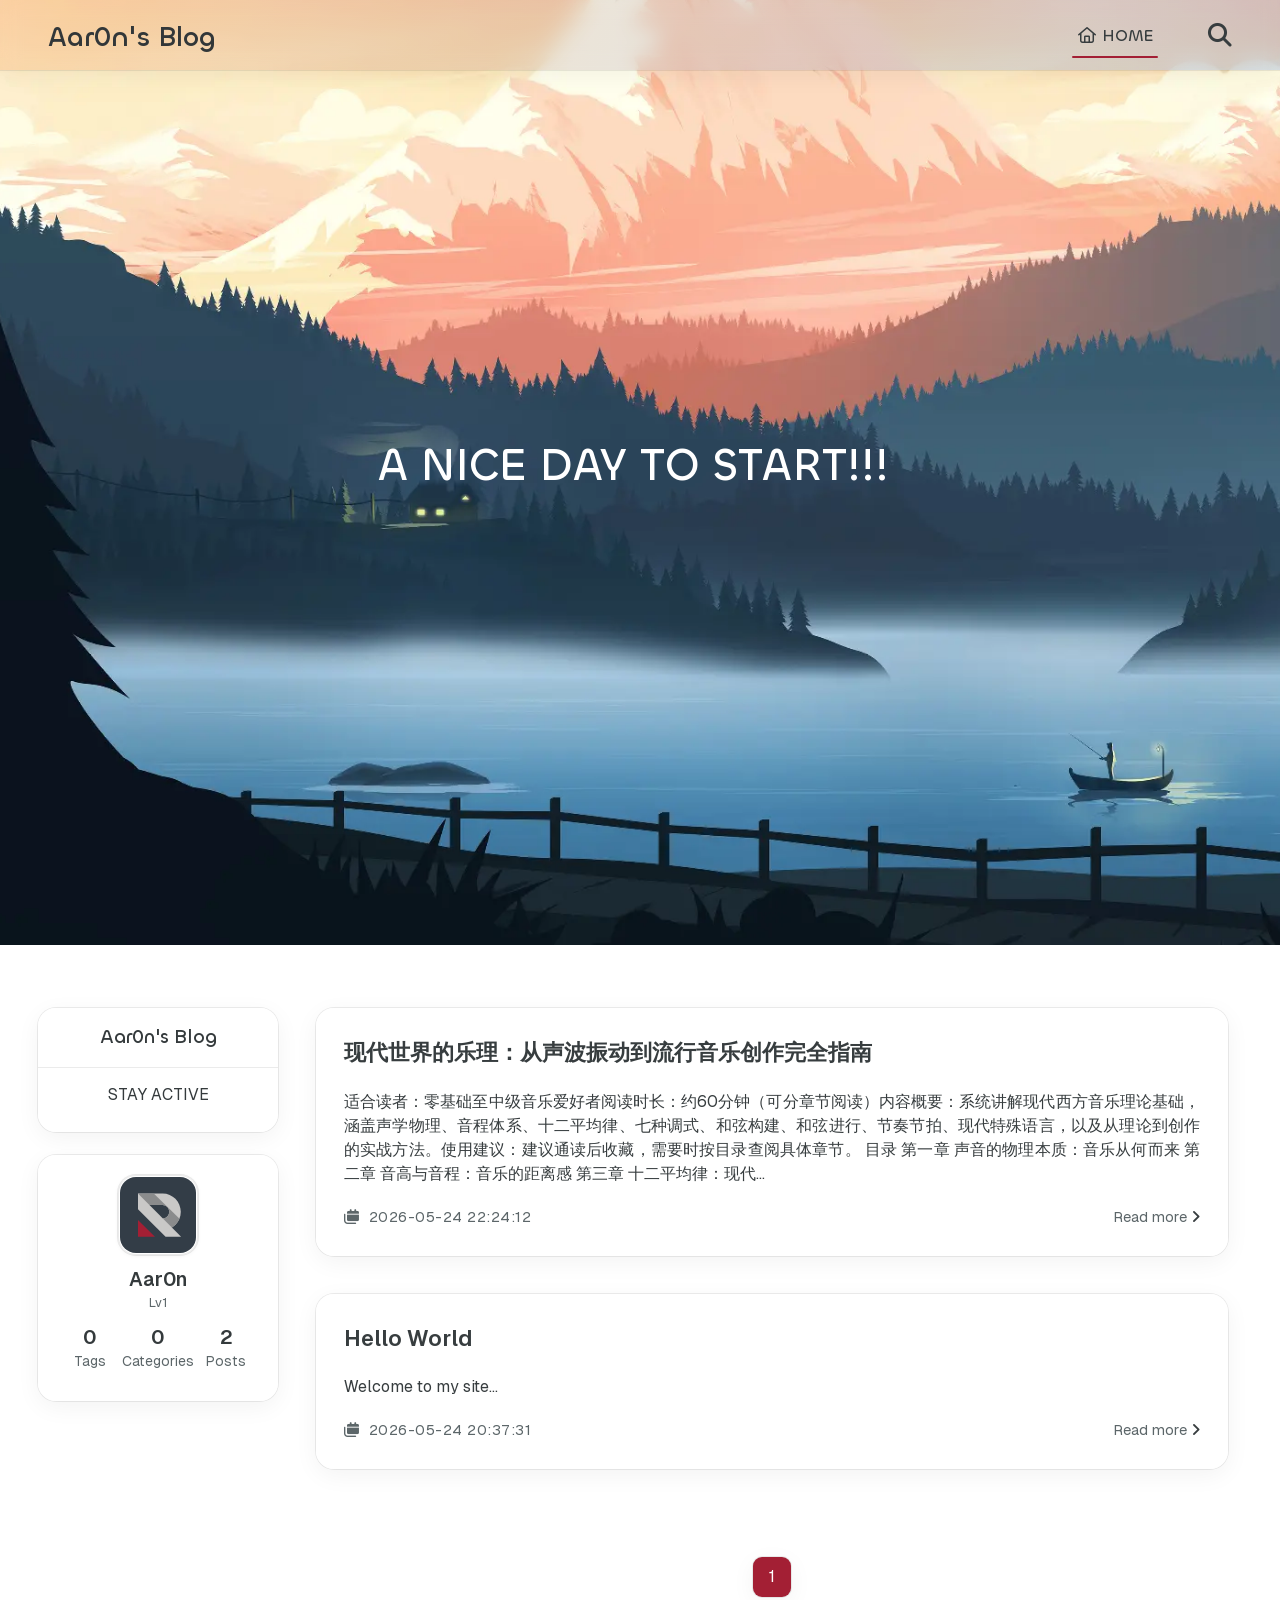
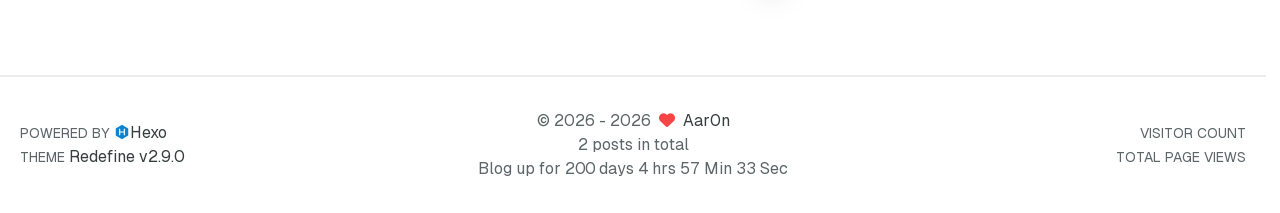
==== commit 12203f32: "Site updated: 2026-05-31 10:42:14" ====
--- a/index.html
+++ b/index.html
@@ -147,8 +147,8 @@
     
 
     <script id="hexo-configurations">
-    window.config = {"hostname":"example.com","root":"/","language":"en"};
-    window.theme = {"articles":{"style":{"font_size":"16px","line_height":1.5,"image_border_radius":"14px","image_alignment":"left","image_caption":false,"link_icon":true,"delete_mask":true,"title_alignment":"left","headings_top_spacing":{"h1":"3.2rem","h2":"2.4rem","h3":"1.9rem","h4":"1.6rem","h5":"1.4rem","h6":"1.3rem"}},"word_count":{"enable":true,"count":true,"min2read":true},"author_label":{"enable":true,"auto":false,"list":[]},"code_block":{"copy":true,"style":"mac","highlight_theme":{"light":"github","dark":"vs2015"},"font":{"enable":false,"family":null,"url":null}},"toc":{"enable":true,"max_depth":3,"number":false,"expand":true,"init_open":false},"copyright":{"enable":true,"default":"cc_by_nc_sa"},"lazyload":true,"pangu_js":false,"recommendation":{"enable":true,"title":"推荐阅读","limit":3,"mobile_limit":2,"placeholder":"/images/wallhaven-wqery6-light.webp","skip_dirs":[]}},"colors":{"primary":"#A31F34","secondary":null,"default_mode":"light"},"global":{"fonts":{"chinese":{"enable":false,"family":null,"url":null},"english":{"enable":false,"family":null,"url":null},"title":{"enable":false,"family":null,"url":null}},"content_max_width":"1000px","sidebar_width":"210px","hover":{"shadow":true,"scale":true},"scroll_progress":{"bar":true,"percentage":true},"website_counter":{"url":"https://cn.vercount.one/js","enable":true,"site_pv":true,"site_uv":true,"post_pv":true},"single_page":true,"preloader":{"enable":true,"custom_message":"EXCITED TO MEET YOU!"},"side_tools":{"gear_rotation":true,"auto_expand":false},"open_graph":{"enable":true,"image":"/images/redefine-og.webp","description":"Hexo Theme Redefine, Redefine Your Hexo Journey."},"google_analytics":{"enable":false,"id":null}},"home_banner":{"enable":true,"style":"fixed","image":{"light":"/images/wallhaven-wqery6-light.webp","dark":"/images/wallhaven-wqery6-dark.webp"},"title":"A NICE DAY TO START!!!","subtitle":{"text":["---have dreams---have fun---"],"hitokoto":{"enable":false,"show_author":false,"api":"https://v1.hitokoto.cn"},"typing_speed":100,"backing_speed":80,"starting_delay":500,"backing_delay":1500,"loop":true,"smart_backspace":true},"text_color":{"light":"#fff","dark":"#d1d1b6"},"text_style":{"title_size":"2.8rem","subtitle_size":"1.5rem","line_height":1.2},"custom_font":{"enable":false,"family":null,"url":null},"social_links":{"enable":false,"style":"default","links":[{"icon":"fa-brands fa-github","url":null},{"icon":"fa-brands fa-twitter","url":null},{"icon":"fa-solid fa-at","url":"3553319143@qq.com"},{"icon":"fa-brands fa-telegram","url":null},{"icon":"/images/custom-icon.svg","url":null}],"qrs":[{"icon":"fa-brands fa-weixin","qr":null},{"icon":"/images/custom-icon.svg","qr":null}]}},"plugins":{"feed":{"enable":false},"aplayer":{"enable":true,"type":"fixed","audios":[{"name":"Imagine","artist":"John Lennon","url":"https://evan.beee.top/music/Imagine%20-%20John%20Lennon.mp3","cover":"https://evan.beee.top/music/covers/Lennon_Imagine_Sleeve_1975.jpg","lrc":null},{"name":"Something Just Like This","artist":"Coldplay","url":"https://evan.beee.top/music/Something%20Just%20Like%20This%20-%20The%20Chainsmokers%E3%80%81Coldplay.mp3","cover":"https://evan.beee.top/music/covers/Something_Just_Like_This.png"}]},"mermaid":{"enable":false,"version":"11.4.1","theme":{"light":"default","dark":"dark"}}},"version":"2.9.0","navbar":{"auto_hide":true,"color":{"left":"#f78736","right":"#367df7","transparency":35},"width":{"home":"1200px","pages":"1000px"},"links":{"Home":{"path":"/","icon":"fa-regular fa-house"}},"search":{"enable":true,"preload":true}},"page_templates":{"friends_column":2,"tags_style":"blur","masonry":{"batch_size":12,"initial_batch_size":24}},"home":{"sidebar":{"enable":true,"position":"left","first_item":"menu","announcement":"STAY ACTIVE","show_on_mobile":true,"links":null},"article_date_format":"YYYY-MM-DD HH:mm:ss","excerpt_length":200,"categories":{"enable":true,"limit":3},"tags":{"enable":true,"limit":3}},"footer":{"runtime":true,"icon":"<i class=\"fa-solid fa-heart fa-beat\" style=\"--fa-animation-duration: 0.5s; color: #f54545\"></i>","start":"2022/8/17 11:45:14","statistics":true,"customize":null,"icp":{"enable":false,"number":null,"url":null}},"footerStart":"2022/8/17 11:45:14","mermaid":{"style":{"light":"default","dark":"dark"}}};
+    window.config = {"hostname":"example.com","root":"/","language":"en","path":"search.json"};
+    window.theme = {"articles":{"style":{"font_size":"16px","line_height":1.5,"image_border_radius":"14px","image_alignment":"left","image_caption":false,"link_icon":true,"delete_mask":true,"title_alignment":"left","headings_top_spacing":{"h1":"3.2rem","h2":"2.4rem","h3":"1.9rem","h4":"1.6rem","h5":"1.4rem","h6":"1.3rem"}},"word_count":{"enable":true,"count":true,"min2read":true},"author_label":{"enable":true,"auto":false,"list":[]},"code_block":{"copy":true,"style":"mac","highlight_theme":{"light":"github","dark":"vs2015"},"font":{"enable":false,"family":null,"url":null}},"toc":{"enable":true,"max_depth":3,"number":false,"expand":true,"init_open":false},"copyright":{"enable":true,"default":"cc_by_nc_sa"},"lazyload":true,"pangu_js":false,"recommendation":{"enable":true,"title":"推荐阅读","limit":3,"mobile_limit":2,"placeholder":"/images/wallhaven-wqery6-light.webp","skip_dirs":[]}},"colors":{"primary":"#A31F34","secondary":null,"default_mode":"light"},"global":{"fonts":{"chinese":{"enable":false,"family":null,"url":null},"english":{"enable":false,"family":null,"url":null},"title":{"enable":false,"family":null,"url":null}},"content_max_width":"1000px","sidebar_width":"210px","hover":{"shadow":true,"scale":true},"scroll_progress":{"bar":true,"percentage":true},"website_counter":{"url":"https://cn.vercount.one/js","enable":true,"site_pv":true,"site_uv":true,"post_pv":true},"single_page":true,"preloader":{"enable":true,"custom_message":"EXCITED TO MEET YOU!"},"side_tools":{"gear_rotation":true,"auto_expand":false},"open_graph":{"enable":true,"image":"/images/redefine-og.webp","description":"Hexo Theme Redefine, Redefine Your Hexo Journey."},"google_analytics":{"enable":false,"id":null}},"home_banner":{"enable":true,"style":"fixed","image":{"light":"/images/wallhaven-wqery6-light.webp","dark":"/images/wallhaven-wqery6-dark.webp"},"title":"A NICE DAY TO START!!!","subtitle":{"text":["---have dreams---have fun---"],"hitokoto":{"enable":false,"show_author":false,"api":"https://v1.hitokoto.cn"},"typing_speed":100,"backing_speed":80,"starting_delay":500,"backing_delay":1500,"loop":true,"smart_backspace":true},"text_color":{"light":"#fff","dark":"#d1d1b6"},"text_style":{"title_size":"2.8rem","subtitle_size":"1.5rem","line_height":1.2},"custom_font":{"enable":false,"family":null,"url":null},"social_links":{"enable":false,"style":"default","links":[{"icon":"fa-brands fa-github","url":null},{"icon":"fa-brands fa-twitter","url":null},{"icon":"fa-solid fa-at","url":"3553319143@qq.com"},{"icon":"fa-brands fa-telegram","url":null},{"icon":"/images/custom-icon.svg","url":null}],"qrs":[{"icon":"fa-brands fa-weixin","qr":null},{"icon":"/images/custom-icon.svg","qr":null}]}},"plugins":{"feed":{"enable":false},"aplayer":{"enable":true,"type":"fixed","audios":[{"name":"Imagine","artist":"John Lennon","url":"https://evan.beee.top/music/Imagine%20-%20John%20Lennon.mp3","cover":"https://evan.beee.top/music/covers/Lennon_Imagine_Sleeve_1975.jpg","lrc":null},{"name":"Something Just Like This","artist":"Coldplay","url":"https://evan.beee.top/music/Something%20Just%20Like%20This%20-%20The%20Chainsmokers%E3%80%81Coldplay.mp3","cover":"https://evan.beee.top/music/covers/Something_Just_Like_This.png"}]},"mermaid":{"enable":false,"version":"11.4.1","theme":{"light":"default","dark":"dark"}}},"version":"2.9.0","navbar":{"auto_hide":true,"color":{"left":"#f78736","right":"#367df7","transparency":35},"width":{"home":"1200px","pages":"1000px"},"links":{"Home":{"path":"/","icon":"fa-regular fa-house"}},"search":{"enable":true,"preload":true}},"page_templates":{"friends_column":2,"tags_style":"blur","masonry":{"batch_size":12,"initial_batch_size":24}},"home":{"sidebar":{"enable":true,"position":"left","first_item":"menu","announcement":"STAY ACTIVE","show_on_mobile":true,"links":null},"article_date_format":"YYYY-MM-DD HH:mm:ss","excerpt_length":200,"categories":{"enable":true,"limit":3},"tags":{"enable":true,"limit":3}},"footer":{"runtime":true,"icon":"<i class=\"fa-solid fa-heart fa-beat\" style=\"--fa-animation-duration: 0.5s; color: #f54545\"></i>","start":"2026/05/20 00:05:20","statistics":true,"customize":null,"icp":{"enable":false,"number":null,"url":null}},"footerStart":"2026/05/20 00:05:20","mermaid":{"style":{"light":"default","dark":"dark"}}};
     window.lang_ago = {"second":"%s seconds ago","minute":"%s minutes ago","hour":"%s hours ago","day":"%s days ago","week":"%s weeks ago","month":"%s months ago","year":"%s years ago"};
     window.i18n = {"search":"Search...","toc":"On this page","prev":"Prev","next":"Next","prev_posts":"Prev posts","next_posts":"Next posts","page":"Page %d","recent_posts":"Recent Posts","share":"Share","powered_by":"POWERED BY %s","theme":"THEME","rss_feed":"RSS Feed","category":"Category","categories":"Categories","tag":"Tag","tags":"Tags","post":"Post","posts":"Posts","tagcloud":"Tag Cloud","comment":"Comment","comments":"Comments","home":"Home","archive":"Archive","archives":"Archives","top":"TOP","sticky":"Sticky","go-back-home":"Go Back Home","masonry_loading":"Loading photos...","image_viewer":"Image viewer","close":"Close","exif":{"title":"EXIF","cards":{"camera":"Camera","lens":"Lens","exposure":"Exposure","other":"Other"},"fields":{"make":"Brand","model":"Model","date_taken":"Date taken","lens_model":"Lens","focal_length":"Focal length","focus_mode":"Focus mode","shutter":"Shutter","aperture":"Aperture","iso":"ISO","exposure_program":"Exposure program","exposure_compensation":"Exposure compensation","metering_mode":"Metering mode","flash":"Flash","white_balance":"White balance","latitude":"Latitude","longitude":"Longitude","altitude":"Altitude"},"status":{"loading":"Loading...","no_exif":"No EXIF available","library_missing":"EXIF library not loaded","image_source_missing":"Image source unavailable","unavailable":"EXIF unavailable (blocked by CORS or missing metadata)","flag_unavailable":"EXIF unavailable"}},"about":"About","changelog":"Changelog","links":"Links","link":"Link","friends":"Friends","friend":"Friend","timeline":"Timeline","shuoshuo":"Shuoshuo","bookmarks":"Bookmarks","site_uv":"VISITOR COUNT","site_pv":"TOTAL PAGE VIEWS","read_more":"Read more","wordcount":"Words","min2read":"Mins","status":"Status","runtime":"Blog up for","days":"days","hours":"hrs","minutes":"Min","seconds":"Sec","optimized_by":"and Optimized by Evan","rights":"All Rights Reserved","site_posts":"%s posts in total","site_wordcount":"%s words in total","copyright":{"author":"Author","title":"Title","link":"Link","create_time":"Created at","update_time":"Updated at","license_title":"License","license_content":"This work is licensed under %s.","all_rights_reserved":"All Rights Reserved &#169; %s","public_domain":"This work is in the public domain."},"ago":{"second":"%s seconds ago","minute":"%s minutes ago","hour":"%s hours ago","day":"%s days ago","week":"%s weeks ago","month":"%s months ago","year":"%s years ago"},"create_time":"Created","update_time":"Updated","expired":"This post is written %s days ago, and the content may not be up to date."};
     window.data = {"masonry":false};
@@ -693,7 +693,7 @@
         <div class="text-center">
             &copy;
             
-              <span>2022</span>
+              <span>2026</span>
               -
             
             2026&nbsp;&nbsp;<i class="fa-solid fa-heart fa-beat" style="--fa-animation-duration: 0.5s; color: #f54545"></i>&nbsp;&nbsp;<a href="/">Aar0n</a>
